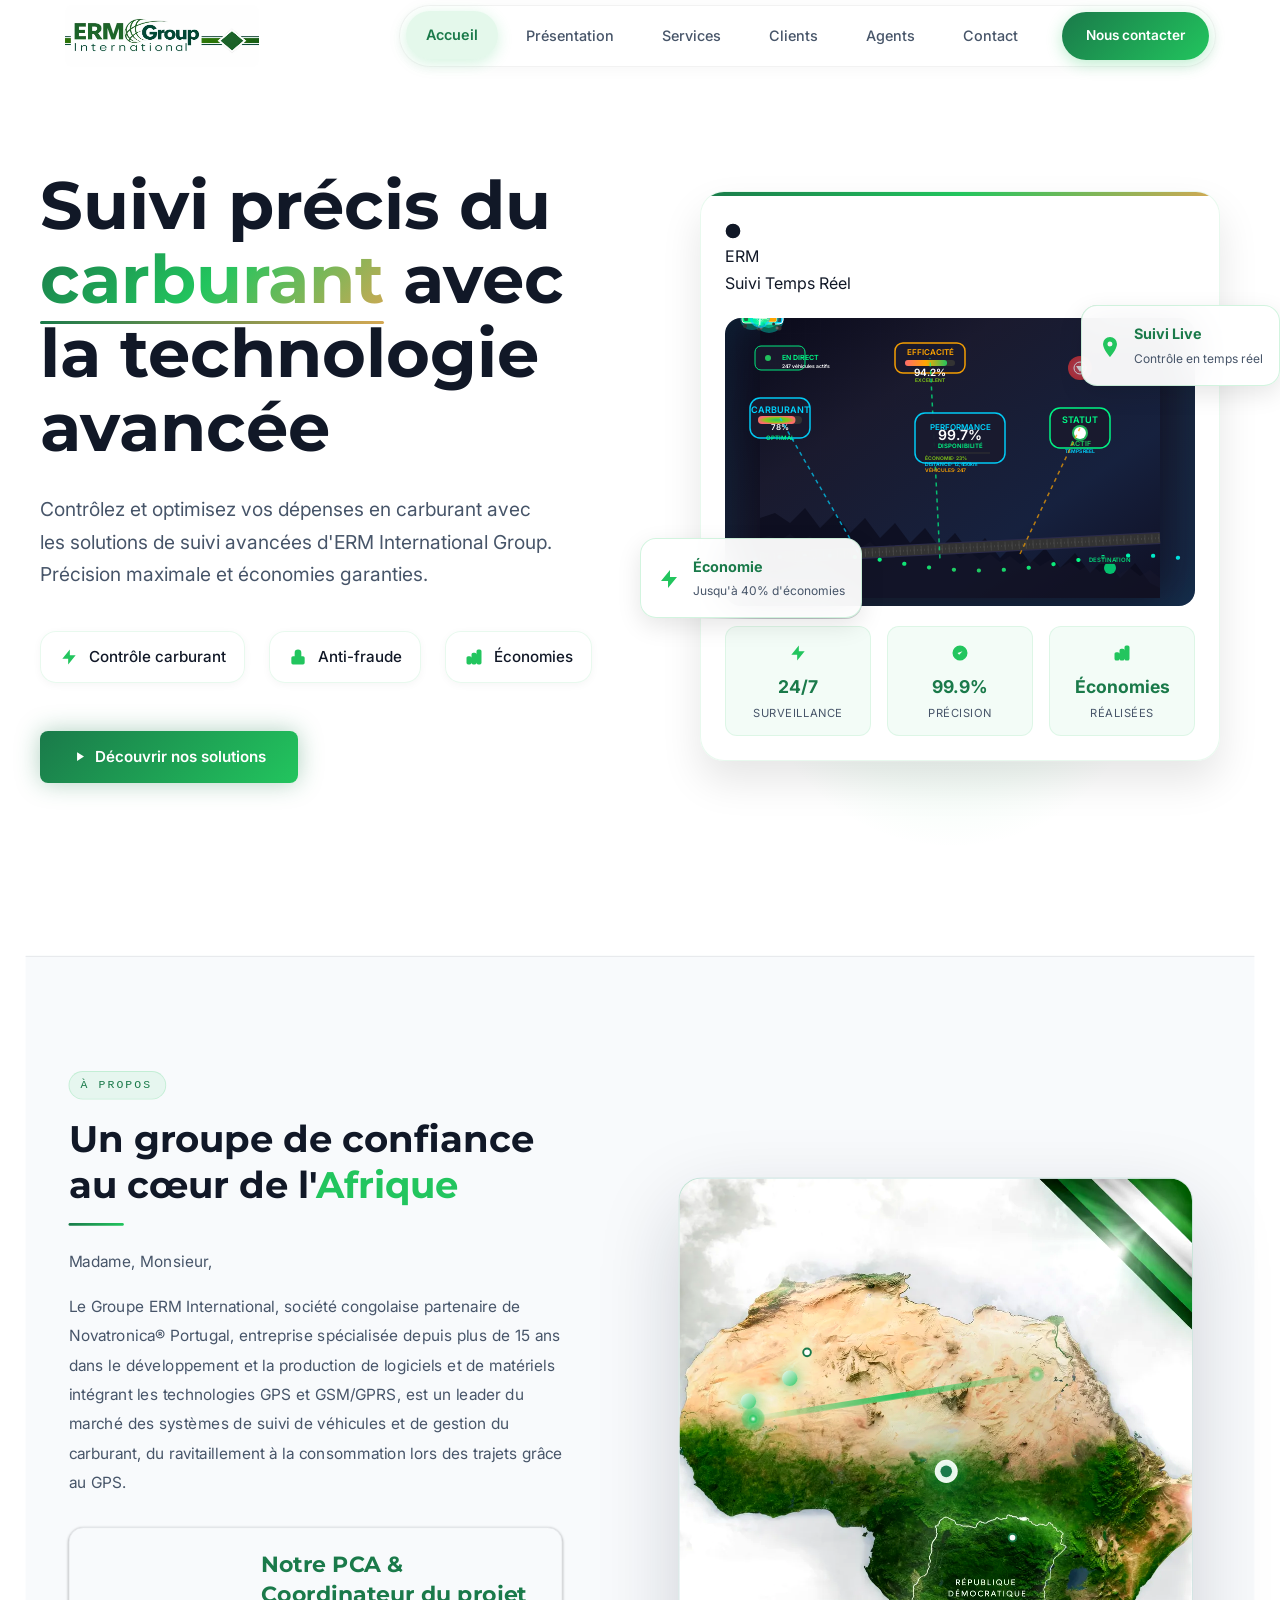
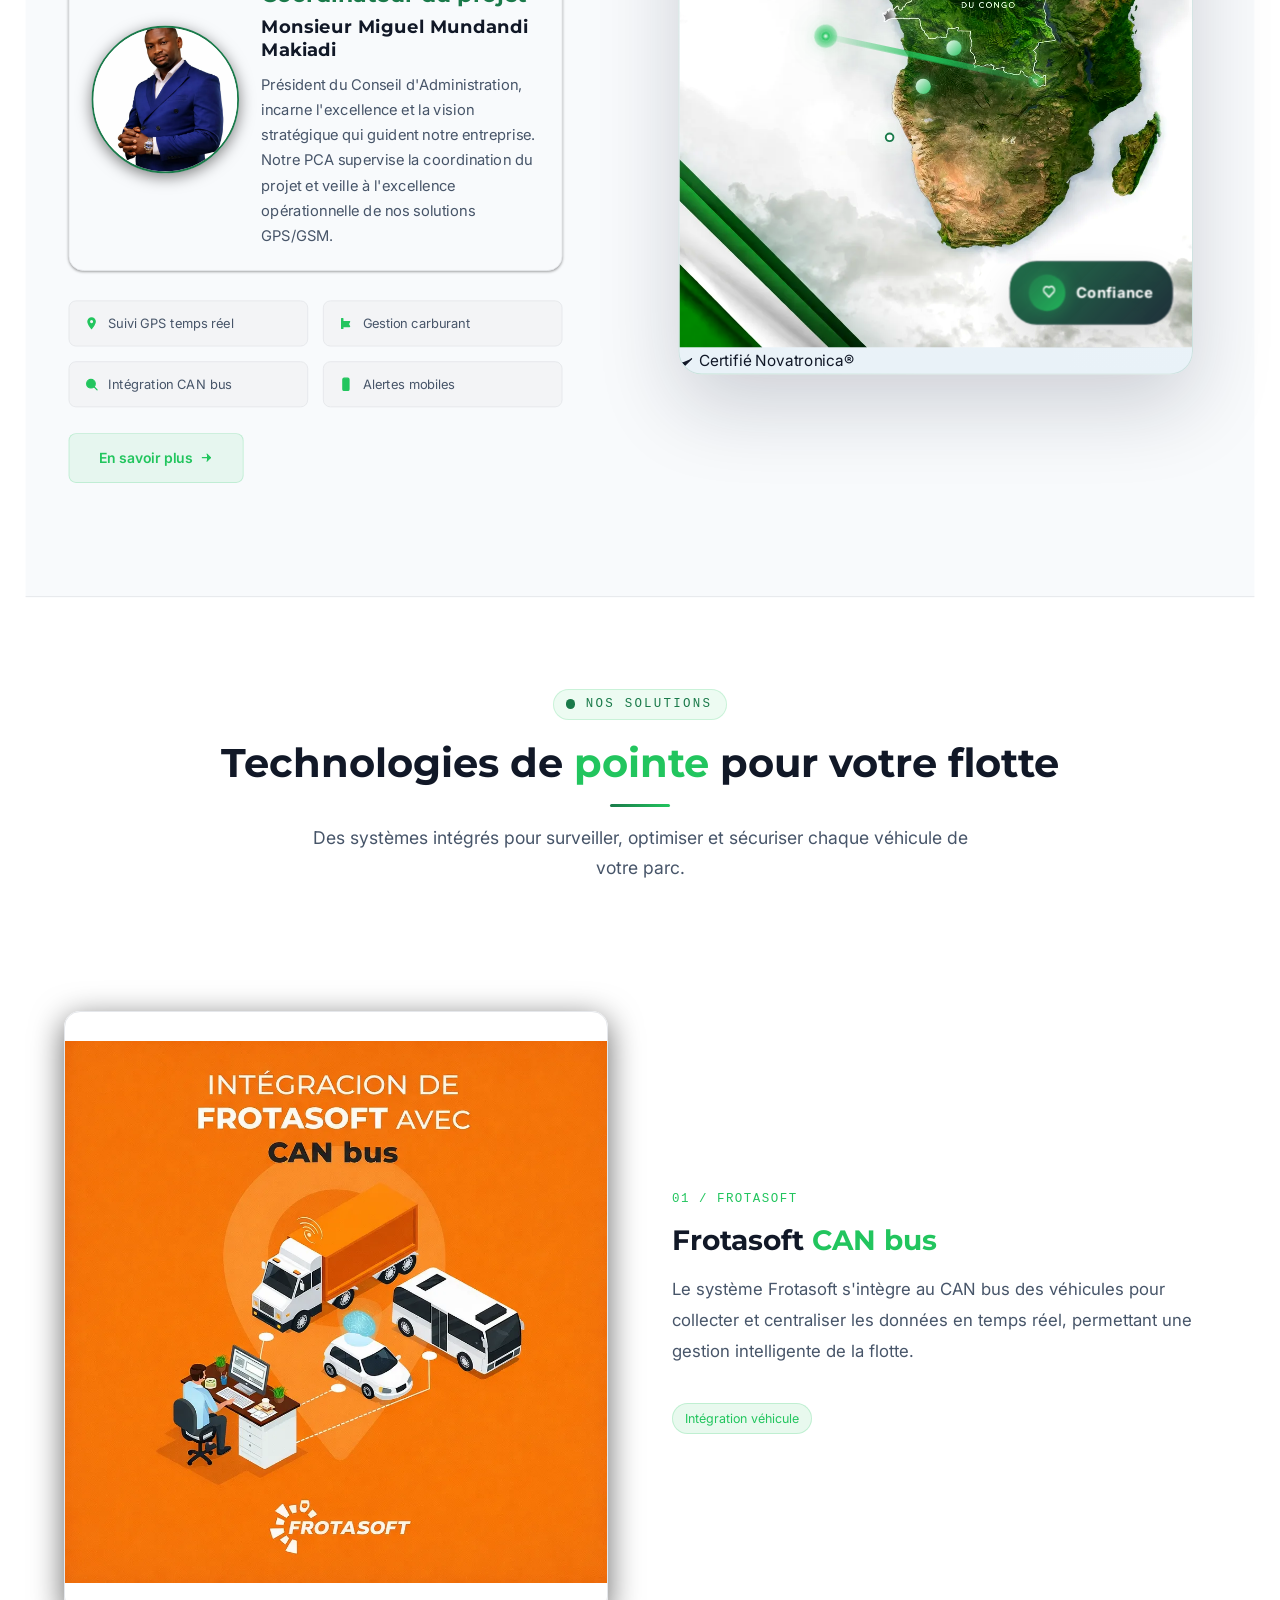
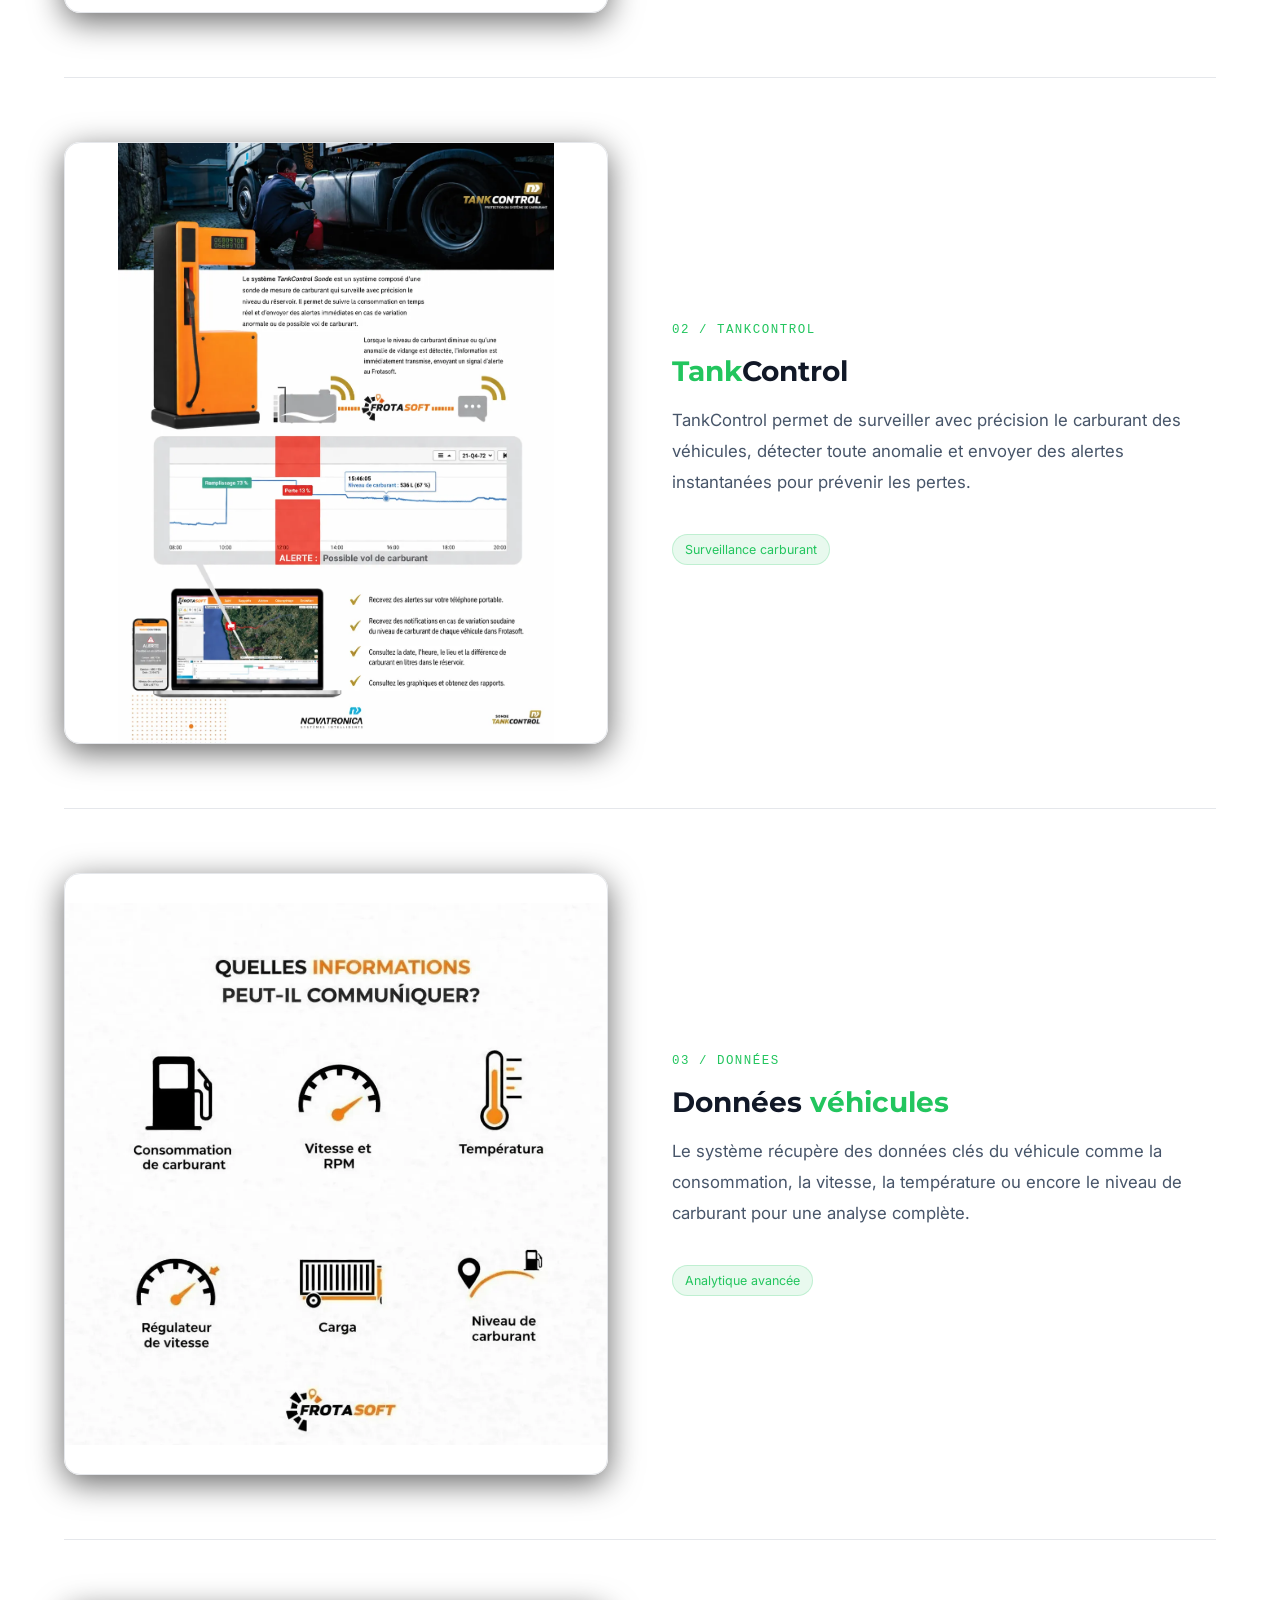
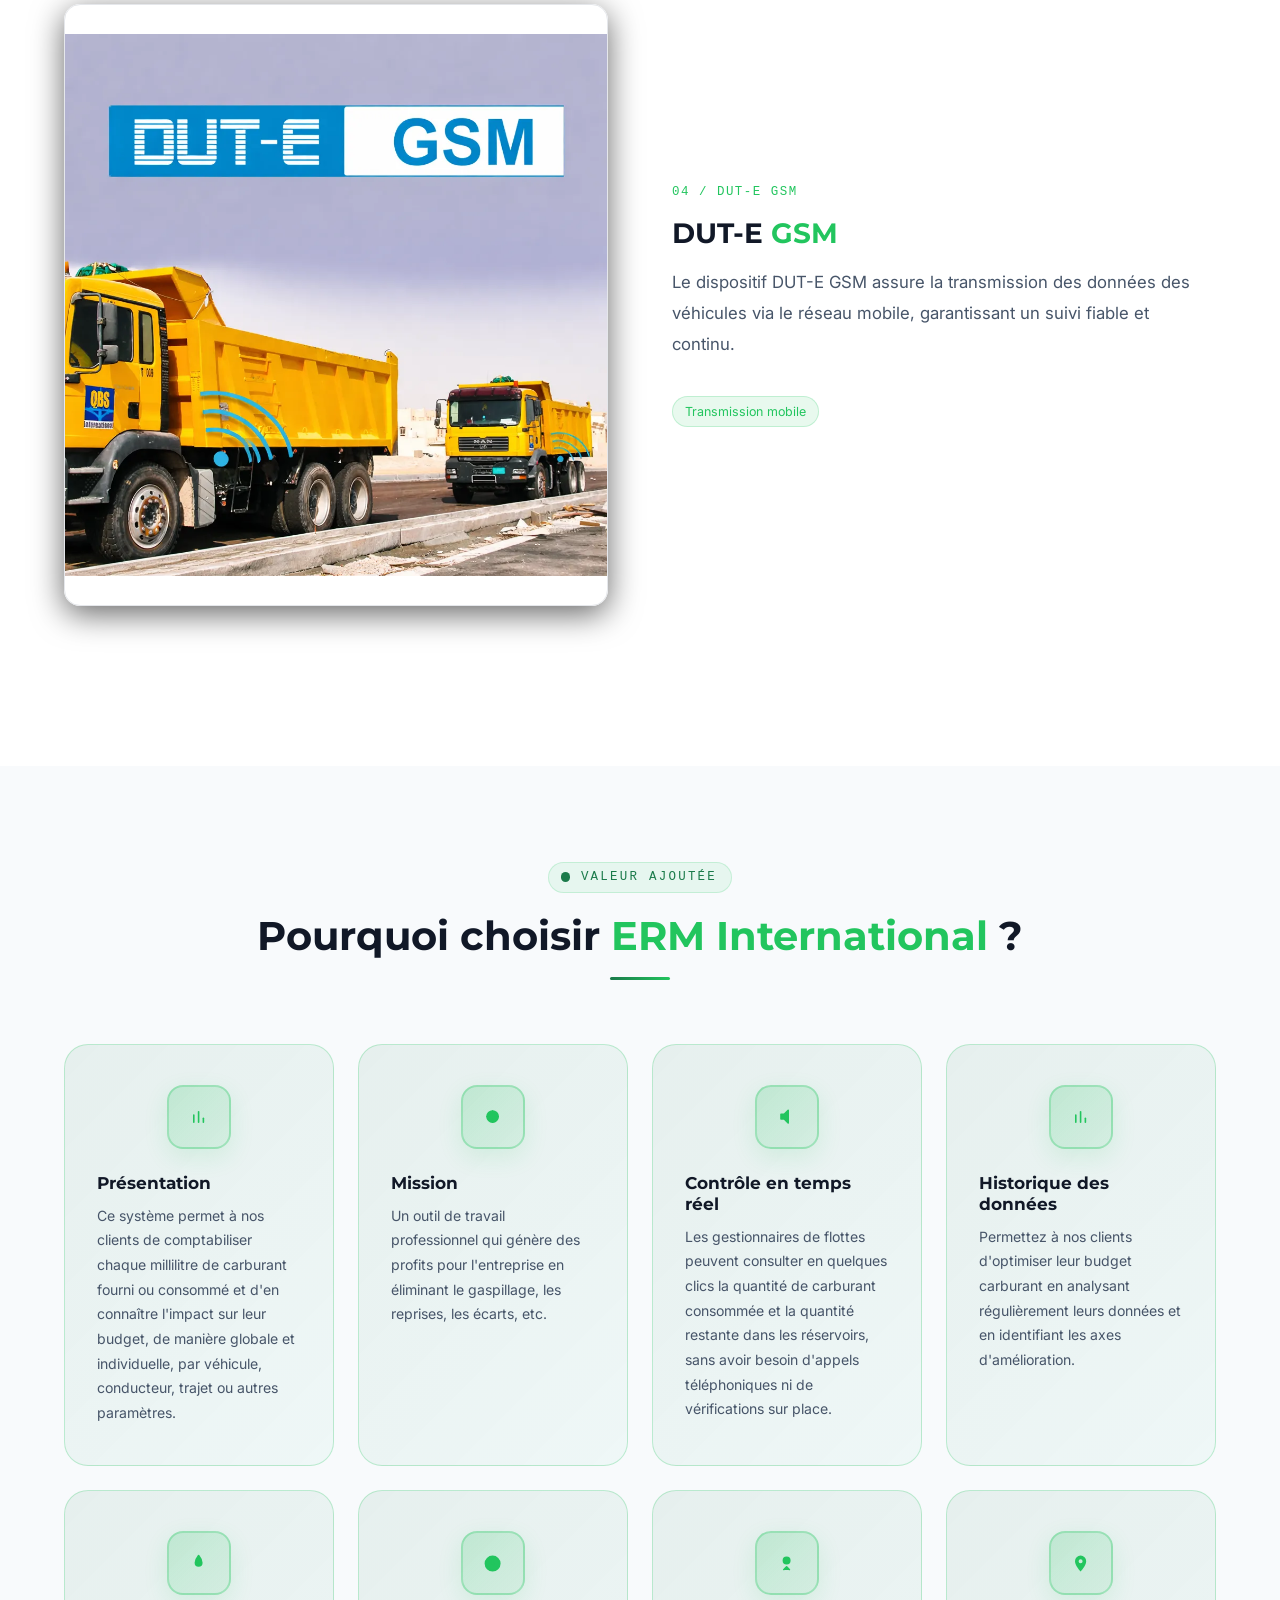
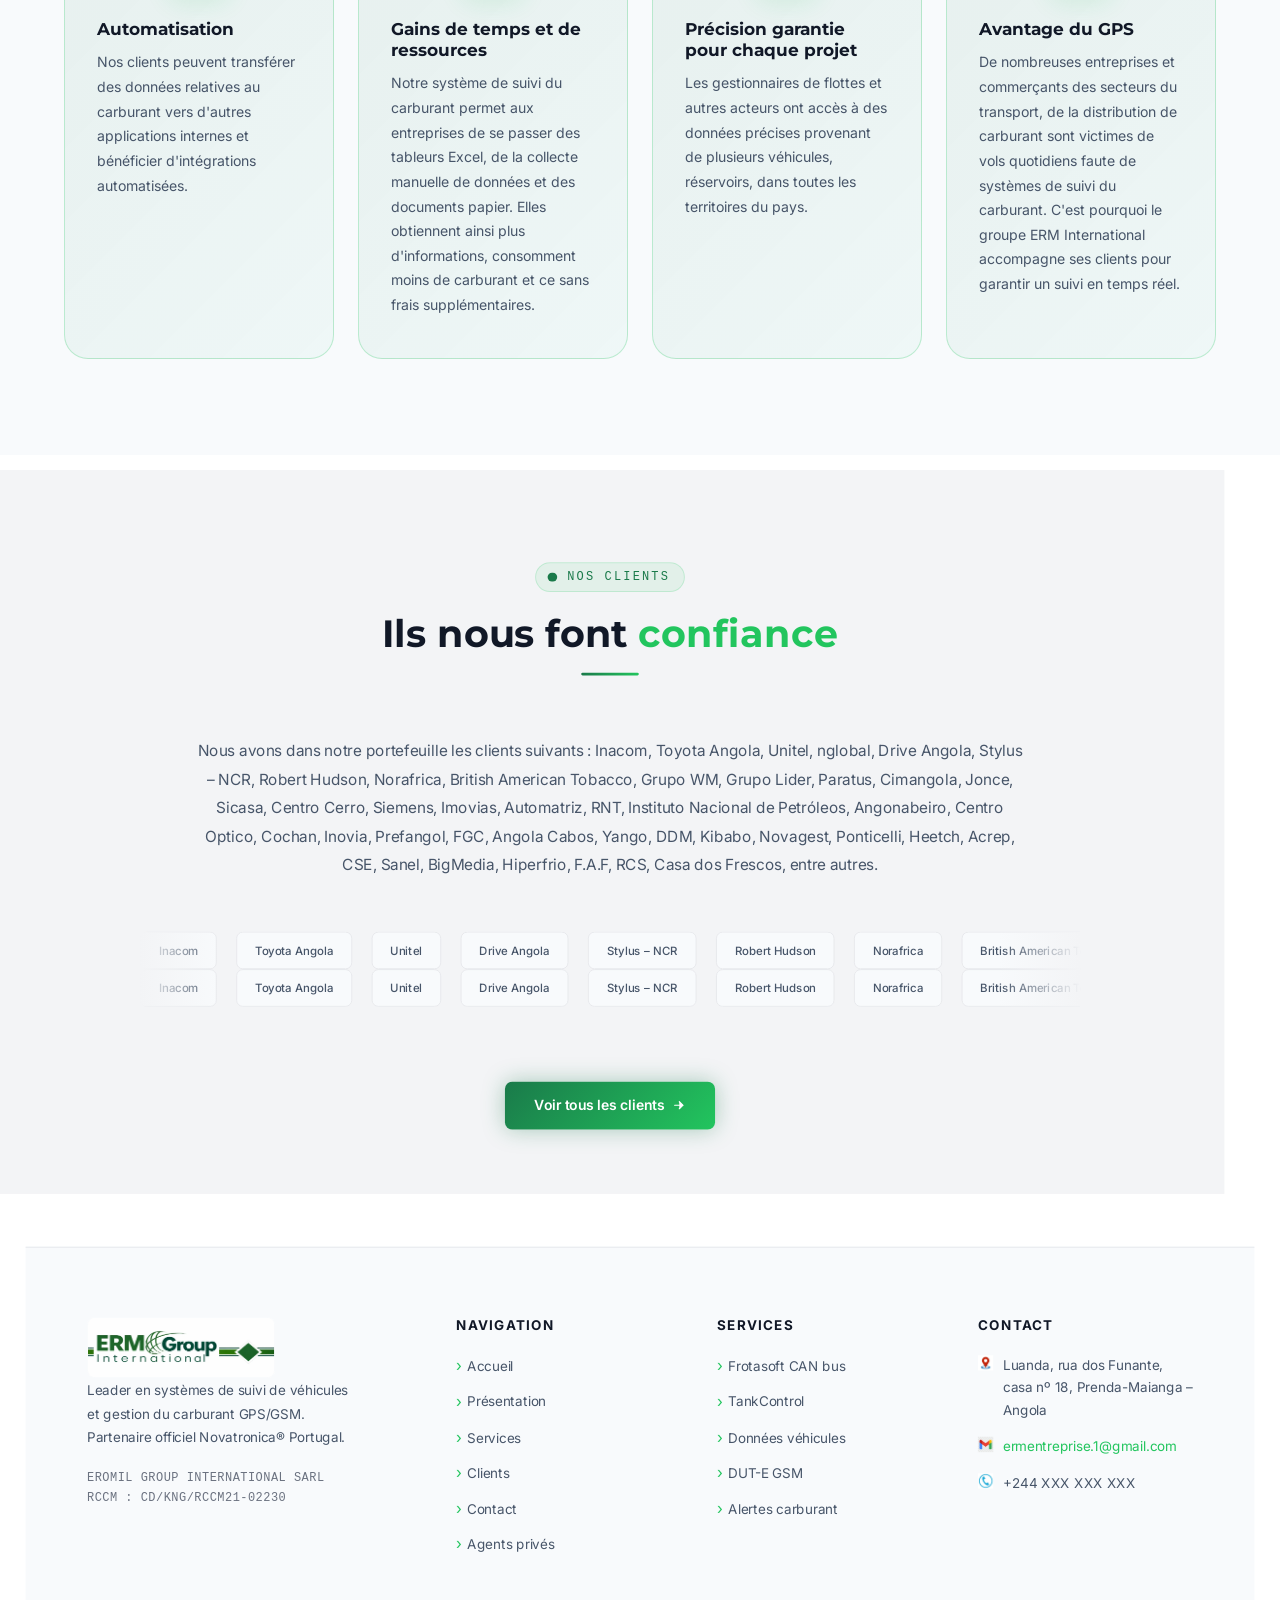
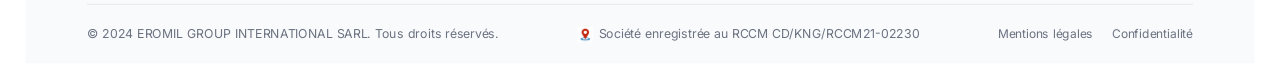
==== index.html @ cbed88af "Update index.html" ====
<!DOCTYPE html>
<html lang="fr">
<head>
  <meta charset="UTF-8">
  <meta name="viewport" content="width=device-width, initial-scale=1.0">
  <meta name="description" content="ERM International Group – Leader en gestion de flotte et suivi carburant GPS/GSM en Afrique. Partenaire Novatronica® Portugal.">
  <title>ERM International Group – Gestion de Flotte & Carburant GPS</title>
  <link rel="stylesheet" href="css/style.css">
</head>
<body>

  <!-- ════════════════════════════════════════════════════════
       HERO WITH INTEGRATED HEADER
  ════════════════════════════════════════════════════════════ -->
  <section class="hero">
    <div class="hero-grid"></div>
    <div class="hero-glow"></div>

    <!-- Integrated Header -->
    <header id="header" class="hero-header home-header">
      <div class="container header-inner">
        <a href="index.html" class="logo">
          <img src="images/logo.webp" alt="ERM International Group Logo">
        </a>
        <nav class="nav">
          <a href="index.html" class="active">Accueil</a>
          <a href="about.html">Présentation</a>
          <a href="services.html">Services</a>
          <a href="clients.html">Clients</a>
          <a href="agents.html">Agents</a>
          <a href="contact.html">Contact</a>
          <a href="contact.html" class="nav-cta">Nous contacter</a>
        </nav>
        <button class="hamburger" aria-label="Menu">
          <span></span><span></span><span></span>
        </button>
      </div>
    </header>

    <div class="container hero-inner">

      <!-- Texte gauche -->
      <div class="hero-content">
        <h1 class="hero-title animate-slide-top">
          Suivi précis du <em>carburant</em> avec la technologie avancée
        </h1>
        <p class="hero-subtitle animate-slide-bottom delay-200">
          Contrôlez et optimisez vos dépenses en carburant avec les solutions de suivi avancées d'ERM International Group. Précision maximale et économies garanties.
        </p>
        <div class="hero-features animate-fade-stagger delay-400">
          <div class="feature-item">
            <svg class="svg-icon" viewBox="0 0 24 24" aria-hidden="true"><path d="M13 10V3L4 14h7v7l9-11h-7z"/></svg>
            <span>Contrôle carburant</span>
          </div>
          <div class="feature-item">
            <svg class="svg-icon" viewBox="0 0 24 24" aria-hidden="true"><path d="M12 15v2m-6 4h12a2 2 0 002-2v-6a2 2 0 00-2-2H6a2 2 0 00-2 2v6a2 2 0 002 2zm10-10V7a4 4 0 00-8 0v4h8z"/></svg>
            <span>Anti-fraude</span>
          </div>
          <div class="feature-item">
            <svg class="svg-icon" viewBox="0 0 24 24" aria-hidden="true"><path d="M9 19v-6a2 2 0 00-2-2H5a2 2 0 00-2 2v6a2 2 0 002 2h2a2 2 0 002-2zm0 0V9a2 2 0 012-2h2a2 2 0 012 2v10m-6 0a2 2 0 002 2h2a2 2 0 002-2m0 0V5a2 2 0 012-2h2a2 2 0 012 2v14a2 2 0 01-2 2h-2a2 2 0 01-2-2z"/></svg>
            <span>Économies</span>
          </div>
        </div>
        <div class="hero-actions animate-scale-in delay-600">
          <a href="services.html" class="btn btn-primary">
            <svg class="svg-icon" viewBox="0 0 24 24" aria-hidden="true"><path d="M8 5v14l11-7z"/></svg> Découvrir nos solutions
          </a>
        </div>
      </div>

      <!-- Visuel droit -->
      <div class="hero-visual animate-slide-right delay-300">
        <div class="hero-dashboard">
          <div class="dashboard-header">
            <div class="dashboard-brand">
              <div class="brand-logo">
                <svg class="svg-icon" viewBox="0 0 24 24" fill="none" stroke="currentColor" stroke-width="2">
                  <circle cx="12" cy="12" r="10"/>
                  <path d="M12 6v6l4 2"/>
                </svg>
              </div>
              <div class="brand-text">
                <div class="brand-name">ERM</div>
                <div class="brand-tag">Suivi Temps Réel</div>
              </div>
            </div>
          </div>
          <div class="dashboard-map">
            <svg class="dashboard-svg" viewBox="0 0 400 280" xmlns="http://www.w3.org/2000/svg">
              <!-- Enhanced definitions with more gradients and effects -->
              <defs>
                <pattern id="grid" width="15" height="15" patternUnits="userSpaceOnUse">
                  <path d="M 15 0 L 0 0 0 15" fill="none" stroke="#2a2a4a" stroke-width="0.3" opacity="0.2"/>
                </pattern>
                <linearGradient id="skyGradient" x1="0%" y1="0%" x2="100%" y2="100%">
                  <stop offset="0%" style="stop-color:#0a0a1a;stop-opacity:1" />
                  <stop offset="30%" style="stop-color:#1a1a2e;stop-opacity:1" />
                  <stop offset="70%" style="stop-color:#16213e;stop-opacity:1" />
                  <stop offset="100%" style="stop-color:#0f0f23;stop-opacity:1" />
                </linearGradient>
                <linearGradient id="routeGradient" x1="0%" y1="0%" x2="100%" y2="0%">
                  <stop offset="0%" style="stop-color:#00d4ff" />
                  <stop offset="25%" style="stop-color:#00ff88" />
                  <stop offset="50%" style="stop-color:#22c55e" />
                  <stop offset="75%" style="stop-color:#00ff88" />
                  <stop offset="100%" style="stop-color:#00d4ff" />
                </linearGradient>
                <radialGradient id="vehicleGlow" cx="50%" cy="50%" r="60%">
                  <stop offset="0%" style="stop-color:#00d4ff" />
                  <stop offset="50%" style="stop-color:#00ff88" />
                  <stop offset="100%" style="stop-color:#00d4ff" />
                </radialGradient>
                <radialGradient id="fuelGradient" cx="50%" cy="50%" r="50%">
                  <stop offset="0%" style="stop-color:#22c55e" />
                  <stop offset="60%" style="stop-color:#84cc16" />
                  <stop offset="100%" style="stop-color:#ff6b6b" />
                </radialGradient>
                <radialGradient id="alertGradient" cx="50%" cy="50%" r="50%">
                  <stop offset="0%" style="stop-color:#ff6b6b" />
                  <stop offset="50%" style="stop-color:#ff4757" />
                  <stop offset="100%" style="stop-color:#ff3838" />
                </radialGradient>
                <linearGradient id="efficiencyGradient" x1="0%" y1="0%" x2="100%" y2="0%">
                  <stop offset="0%" style="stop-color:#ff6b6b" />
                  <stop offset="50%" style="stop-color:#ffa500" />
                  <stop offset="100%" style="stop-color:#22c55e" />
                </linearGradient>
              </defs>

              <!-- Enhanced background with multiple layers -->
              <rect width="400" height="280" fill="url(#skyGradient)"/>
              <rect width="400" height="280" fill="url(#grid)"/>

              <!-- Modern city skyline with more detail -->
              <path d="M0 200 L15 195 L30 205 L45 190 L60 210 L75 195 L90 215 L105 200 L120 220 L135 205 L150 225 L165 210 L180 230 L195 215 L210 235 L225 220 L240 240 L255 225 L270 245 L285 230 L300 250 L315 235 L330 255 L345 240 L360 260 L375 245 L390 265 L400 270 L400 280 L0 280 Z" fill="#0a0a1a" opacity="0.7"/>
              <path d="M0 220 L10 218 L20 222 L30 216 L40 224 L50 218 L60 226 L70 220 L80 228 L90 222 L100 230 L110 224 L120 232 L130 226 L140 234 L150 228 L160 236 L170 230 L180 238 L190 232 L200 240 L210 234 L220 242 L230 236 L240 244 L250 238 L260 246 L270 240 L280 248 L290 242 L300 250 L310 244 L320 252 L330 246 L340 254 L350 248 L360 256 L370 250 L380 258 L390 252 L400 260 L400 280 L0 280 Z" fill="#1a1a2e" opacity="0.4"/>

              <!-- Enhanced highway system with multiple lanes -->
              <path d="M0 240 L400 220" stroke="#2a2a4a" stroke-width="12" fill="none"/>
              <path d="M0 240 L400 220" stroke="#333" stroke-width="10" fill="none"/>
              <path d="M0 240 L400 220" stroke="#444" stroke-width="8" fill="none" stroke-dasharray="1,6"/>
              <path d="M0 240 L400 220" stroke="#555" stroke-width="2" fill="none" stroke-dasharray="0.5,3"/>

              <!-- Animated route with enhanced flow -->
              <path d="M-30 245 Q60 230 140 245 Q220 260 300 245 Q380 230 450 245" stroke="url(#routeGradient)" stroke-width="4" fill="none" stroke-linecap="round">
                <animate attributeName="stroke-dasharray" values="0,25;25,0" dur="1.5s" repeatCount="indefinite"/>
              </path>

              <!-- Enhanced vehicles with different types and better animations -->
              <!-- Truck -->
              <g transform="translate(100,238)">
                <circle cx="0" cy="0" r="15" fill="url(#vehicleGlow)" opacity="0.4"/>
                <rect x="-14" y="-6" width="28" height="12" rx="4" fill="#00d4ff" stroke="#fff" stroke-width="1"/>
                <rect x="-12" y="-4" width="6" height="8" rx="1" fill="#333" opacity="0.8"/>
                <rect x="6" y="-4" width="6" height="8" rx="1" fill="#333" opacity="0.8"/>
                <circle cx="-10" cy="10" r="2.5" fill="#333"/>
                <circle cx="10" cy="10" r="2.5" fill="#333"/>
                <circle cx="-8" cy="10" r="1.5" fill="#666"/>
                <circle cx="8" cy="10" r="1.5" fill="#666"/>
                <animateTransform attributeName="transform" type="translate" values="0,0; 12,0; 0,0" dur="8s" repeatCount="indefinite"/>
              </g>

              <!-- Van -->
              <g transform="translate(180,242)">
                <circle cx="0" cy="0" r="12" fill="url(#vehicleGlow)" opacity="0.3"/>
                <rect x="-10" y="-5" width="20" height="10" rx="3" fill="#00ff88" stroke="#fff" stroke-width="0.8"/>
                <circle cx="-7" cy="8" r="2" fill="#333"/>
                <circle cx="7" cy="8" r="2" fill="#333"/>
                <rect x="-8" y="-3" width="4" height="6" rx="1" fill="#333" opacity="0.7"/>
                <rect x="4" y="-3" width="4" height="6" rx="1" fill="#333" opacity="0.7"/>
                <animateTransform attributeName="transform" type="translate" values="0,0; -8,0; 0,0" dur="6s" repeatCount="indefinite"/>
              </g>

              <!-- Car -->
              <g transform="translate(260,236)">
                <circle cx="0" cy="0" r="10" fill="url(#vehicleGlow)" opacity="0.5"/>
                <rect x="-8" y="-4" width="16" height="8" rx="2" fill="#ffa500" stroke="#fff" stroke-width="0.5"/>
                <circle cx="-5" cy="6" r="1.5" fill="#333"/>
                <circle cx="5" cy="6" r="1.5" fill="#333"/>
                <animateTransform attributeName="transform" type="translate" values="0,0; 10,0; 0,0" dur="7s" repeatCount="indefinite"/>
              </g>

              <!-- GPS satellites with enhanced design -->
              <g transform="translate(40,40)">
                <circle cx="0" cy="0" r="10" fill="#00d4ff" opacity="0.9"/>
                <path d="M-6,-6 L6,6 M6,-6 L-6,6" stroke="#fff" stroke-width="1.5"/>
                <circle cx="0" cy="0" r="4" fill="none" stroke="#fff" stroke-width="1" opacity="0.7"/>
                <animate attributeName="opacity" values="0.9;0.5;0.9" dur="2.5s" repeatCount="indefinite"/>
                <animateTransform attributeName="transform" type="rotate" values="0 0 0;360 0 0" dur="20s" repeatCount="indefinite"/>
              </g>

              <g transform="translate(360,35)">
                <circle cx="0" cy="0" r="8" fill="#00ff88" opacity="0.8"/>
                <path d="M-5,-5 L5,5 M5,-5 L-5,5" stroke="#fff" stroke-width="1.2"/>
                <circle cx="0" cy="0" r="3" fill="none" stroke="#fff" stroke-width="0.8" opacity="0.6"/>
                <animate attributeName="opacity" values="0.8;0.4;0.8" dur="3s" repeatCount="indefinite"/>
                <animateTransform attributeName="transform" type="rotate" values="0 0 0;-360 0 0" dur="25s" repeatCount="indefinite"/>
              </g>

              <!-- Enhanced monitoring panels -->
              <g transform="translate(20,100)">
                <rect x="-30" y="-20" width="60" height="40" rx="10" fill="#1a1a2e" stroke="#00d4ff" stroke-width="1.5" opacity="0.95"/>
                <text x="0" y="-5" text-anchor="middle" fill="#00d4ff" font-size="9" font-weight="bold">CARBURANT</text>
                <rect x="-22" y="-2" width="44" height="8" rx="4" fill="#333"/>
                <rect x="-22" y="-2" width="35" height="8" rx="4" fill="url(#fuelGradient)">
                  <animate attributeName="width" values="35;40;35" dur="4s" repeatCount="indefinite"/>
                </rect>
                <text x="0" y="12" text-anchor="middle" fill="#fff" font-size="8" font-weight="bold">78%</text>
                <text x="0" y="22" text-anchor="middle" fill="#00ff88" font-size="6">OPTIMAL</text>
              </g>

              <g transform="translate(320,110)">
                <rect x="-30" y="-20" width="60" height="40" rx="10" fill="#1a1a2e" stroke="#00ff88" stroke-width="1.5" opacity="0.95"/>
                <text x="0" y="-5" text-anchor="middle" fill="#00ff88" font-size="9" font-weight="bold">STATUT</text>
                <circle cx="0" cy="5" r="8" fill="#22c55e" opacity="0.9"/>
                <circle cx="0" cy="5" r="4" fill="#fff">
                  <animate attributeName="r" values="4;6;4" dur="2s" repeatCount="indefinite"/>
                </circle>
                <text x="0" y="18" text-anchor="middle" fill="#22c55e" font-size="7" font-weight="bold">ACTIF</text>
                <text x="0" y="25" text-anchor="middle" fill="#00d4ff" font-size="5">TEMPS RÉEL</text>
              </g>

              <!-- Efficiency meter -->
              <g transform="translate(170,40)">
                <rect x="-35" y="-15" width="70" height="30" rx="8" fill="#1a1a2e" stroke="#ffa500" stroke-width="1.5" opacity="0.95"/>
                <text x="0" y="-3" text-anchor="middle" fill="#ffa500" font-size="8" font-weight="bold">EFFICACITÉ</text>
                <rect x="-25" y="2" width="50" height="6" rx="3" fill="#333"/>
                <rect x="-25" y="2" width="42" height="6" rx="3" fill="url(#efficiencyGradient)">
                  <animate attributeName="width" values="42;48;42" dur="3s" repeatCount="indefinite"/>
                </rect>
                <text x="0" y="18" text-anchor="middle" fill="#fff" font-size="10" font-weight="bold">94.2%</text>
                <text x="0" y="24" text-anchor="middle" fill="#84cc16" font-size="5">EXCELLENT</text>
              </g>

              <!-- Alert system -->
              <g transform="translate(320,50)">
                <circle cx="0" cy="0" r="12" fill="url(#alertGradient)" opacity="0.8"/>
                <path d="M-4,-2 L4,-2 L0,4 Z" fill="#fff"/>
                <circle cx="0" cy="0" r="6" fill="none" stroke="#fff" stroke-width="1"/>
                <animate attributeName="opacity" values="0.8;0.3;0.8" dur="1s" repeatCount="indefinite"/>
              </g>

              <!-- Enhanced data streams -->
              <path d="M100 238 L20 100" stroke="#00d4ff" stroke-width="1.5" opacity="0.7" stroke-dasharray="4,4">
                <animate attributeName="stroke-dashoffset" values="8;0" dur="2s" repeatCount="indefinite"/>
              </path>

              <path d="M180 242 L170 40" stroke="#00ff88" stroke-width="1.5" opacity="0.7" stroke-dasharray="4,4">
                <animate attributeName="stroke-dashoffset" values="8;0" dur="2.5s" repeatCount="indefinite"/>
              </path>

              <path d="M260 236 L320 110" stroke="#ffa500" stroke-width="1.5" opacity="0.7" stroke-dasharray="4,4">
                <animate attributeName="stroke-dashoffset" values="8;0" dur="3s" repeatCount="indefinite"/>
              </path>

              <!-- Route markers with enhanced design -->
              <g transform="translate(50,250)">
                <circle cx="0" cy="0" r="6" fill="#00d4ff" opacity="0.9"/>
                <rect x="-8" y="-12" width="16" height="8" rx="2" fill="#1a1a2e" opacity="0.9"/>
                <text x="0" y="-6" text-anchor="middle" fill="#00d4ff" font-size="6" font-weight="bold">DÉPÔT</text>
                <animate attributeName="opacity" values="0.9;0.6;0.9" dur="3s" repeatCount="indefinite"/>
              </g>

              <g transform="translate(350,250)">
                <circle cx="0" cy="0" r="6" fill="#00ff88" opacity="0.9"/>
                <rect x="-12" y="-12" width="24" height="8" rx="2" fill="#1a1a2e" opacity="0.9"/>
                <text x="0" y="-6" text-anchor="middle" fill="#00ff88" font-size="6" font-weight="bold">DESTINATION</text>
                <animate attributeName="opacity" values="0.9;0.6;0.9" dur="3.5s" repeatCount="indefinite"/>
              </g>

              <!-- Performance metrics overlay -->
              <g transform="translate(200,120)">
                <rect x="-45" y="-25" width="90" height="50" rx="10" fill="#1a1a2e" stroke="#00d4ff" stroke-width="1.5" opacity="0.95"/>
                <text x="0" y="-8" text-anchor="middle" fill="#00d4ff" font-size="8" font-weight="bold">PERFORMANCE</text>
                <text x="0" y="2" text-anchor="middle" fill="#fff" font-size="14" font-weight="bold">99.7%</text>
                <text x="0" y="10" text-anchor="middle" fill="#00ff88" font-size="6">DISPONIBILITÉ</text>
                <line x1="-30" y1="15" x2="30" y2="15" stroke="#333" stroke-width="1"/>
                <text x="-35" y="22" text-anchor="start" fill="#84cc16" font-size="5">ÉCONOMIE: 23%</text>
                <text x="-35" y="28" text-anchor="start" fill="#00d4ff" font-size="5">DISTANCE: 12,450km</text>
                <text x="-35" y="34" text-anchor="start" fill="#ffa500" font-size="5">VÉHICULES: 247</text>
              </g>

              <!-- Real-time activity indicator -->
              <g transform="translate(20,40)">
                <rect x="-25" y="-12" width="50" height="24" rx="6" fill="#1a1a2e" stroke="#00ff88" stroke-width="1" opacity="0.9"/>
                <circle cx="-12" cy="0" r="3" fill="#22c55e">
                  <animate attributeName="opacity" values="1;0.3;1" dur="1s" repeatCount="indefinite"/>
                </circle>
                <text x="2" y="2" text-anchor="start" fill="#00ff88" font-size="7" font-weight="bold">EN DIRECT</text>
                <text x="2" y="10" text-anchor="start" fill="#fff" font-size="5">247 véhicules actifs</text>
              </g>
            </svg>
          </div>
          <div class="dashboard-stats">
            <div class="stat-card">
              <div class="stat-icon">
                <svg class="svg-icon" viewBox="0 0 24 24"><path d="M13 10V3L4 14h7v7l9-11h-7z"/></svg>
              </div>
              <div class="stat-value">24/7</div>
              <div class="stat-label">Surveillance</div>
            </div>
            <div class="stat-card">
              <div class="stat-icon">
                <svg class="svg-icon" viewBox="0 0 24 24"><path d="M9 12l2 2 4-4m6 2a9 9 0 11-18 0 9 9 0 0118 0z"/></svg>
              </div>
              <div class="stat-value">99.9%</div>
              <div class="stat-label">Précision</div>
            </div>
            <div class="stat-card">
              <div class="stat-icon">
                <svg class="svg-icon" viewBox="0 0 24 24"><path d="M9 19v-6a2 2 0 00-2-2H5a2 2 0 00-2 2v6a2 2 0 002 2h2a2 2 0 002-2zm0 0V9a2 2 0 012-2h2a2 2 0 012 2v10m-6 0a2 2 0 002 2h2a2 2 0 002-2m0 0V5a2 2 0 012-2h2a2 2 0 012 2v14a2 2 0 01-2 2h-2a2 2 0 01-2-2z"/></svg>
              </div>
              <div class="stat-value">Économies</div>
              <div class="stat-label">Réalisées</div>
            </div>
          </div>
        </div>
        <div class="hero-floating-elements">
          <div class="floating-card card-1">
            <div class="card-icon">
              <svg class="svg-icon" viewBox="0 0 24 24"><path d="M12 2a7 7 0 0 0-7 7c0 5.25 7 13 7 13s7-7.75 7-13a7 7 0 0 0-7-7zm0 9.5a2.5 2.5 0 1 1 0-5 2.5 2.5 0 0 1 0 5z"/></svg>
            </div>
            <div class="card-content">
              <div class="card-value">Suivi Live</div>
              <div class="card-label">Contrôle en temps réel</div>
            </div>
          </div>
          <div class="floating-card card-2">
            <div class="card-icon">
              <svg class="svg-icon" viewBox="0 0 24 24"><path d="M13 10V3L4 14h7v7l9-11h-7z"/></svg>
            </div>
            <div class="card-content">
              <div class="card-value">Économie</div>
              <div class="card-label">Jusqu'à 40% d'économies</div>
            </div>
          </div>
        </div>
      </div>

    </div>
  </section>

  <!-- ════════════════════════════════════════════════════════
       PRÉSENTATION RAPIDE
  ════════════════════════════════════════════════════════════ -->
  <section class="about-section section scroll-reveal-bottom">
    <div class="container">
      <div class="about-grid">

        <div class="about-content scroll-reveal-left">
          <span class="section-label">À propos</span>
          <h2 class="section-title">
            Un groupe de confiance au cœur de l'<span class="green">Afrique</span>
          </h2>
          <div class="divider divider-left"></div>
          <p style="margin-top:24px; font-size:1.05rem; line-height:1.9;">
            Madame, Monsieur,
          </p>
          <p style="font-size:1.05rem; line-height:1.9;">
            Le Groupe ERM International, société congolaise partenaire de Novatronica® Portugal,
            entreprise spécialisée depuis plus de 15 ans dans le développement et la production
            de logiciels et de matériels intégrant les technologies GPS et GSM/GPRS, est un leader
            du marché des systèmes de suivi de véhicules et de gestion du carburant, du ravitaillement
            à la consommation lors des trajets grâce au GPS.
          </p>

          <!-- Section Leadership -->
          <div class="leadership-section">
            <div class="leadership-image">
              <img src="images/pca.webp" alt="Monsieur Miguel Mundandi Makiadi - Président du Conseil d'Administration" class="leadership-photo">
            </div>
            <div class="leadership-content">
              <h2>Notre PCA & Coordinateur du projet</h2>
              <h3>Monsieur Miguel Mundandi Makiadi</h3>
              <p>
                Président du Conseil d'Administration, incarne l'excellence et la vision stratégique
                qui guident notre entreprise. Notre PCA supervise la coordination du projet et veille
                à l'excellence opérationnelle de nos solutions GPS/GSM.
              </p>
            </div>
          </div>

          <div class="about-features">
            <div class="feature-chip"><span class="icon"><svg class="svg-icon" viewBox="0 0 24 24" aria-hidden="true"><path d="M12 2a7 7 0 0 0-7 7c0 5.25 7 13 7 13s7-7.75 7-13a7 7 0 0 0-7-7zm0 9.5a2.5 2.5 0 1 1 0-5 2.5 2.5 0 0 1 0 5z"/></svg></span> Suivi GPS temps réel</div>
            <div class="feature-chip"><span class="icon"><svg class="svg-icon" viewBox="0 0 24 24" aria-hidden="true" fill="none" stroke="currentColor" stroke-width="2" stroke-linecap="round" stroke-linejoin="round"><path d="M5 4v16h2V9h11l-2 4 2 4H7V4H5z"/></svg></span> Gestion carburant</div>
            <div class="feature-chip"><span class="icon"><svg class="svg-icon" viewBox="0 0 24 24" aria-hidden="true" fill="none" stroke="currentColor" stroke-width="2" stroke-linecap="round"><circle cx="11" cy="11" r="7"/><path d="M16 16l5 5"/></svg></span> Intégration CAN bus</div>
            <div class="feature-chip"><span class="icon"><svg class="svg-icon" viewBox="0 0 24 24" aria-hidden="true" fill="none" stroke="currentColor" stroke-width="2" stroke-linecap="round" stroke-linejoin="round"><rect x="7" y="2" width="10" height="20" rx="2"/><path d="M12 18h.01"/></svg></span> Alertes mobiles</div>
          </div>
          <a href="about.html" class="btn btn-ghost" style="margin-top:28px;">
            En savoir plus <svg class="svg-icon" viewBox="0 0 24 24" aria-hidden="true" fill="none" stroke="currentColor" stroke-width="2" stroke-linecap="round" stroke-linejoin="round"><path d="M5 12h14"/><path d="M13 6l6 6-6 6"/></svg>
          </a>
        </div>

        <div class="about-img-wrap reveal scroll-reveal-right">
          <div class="about-map-card">
            <img src="images/afrique.webp" alt="Carte de l'Afrique avec le Congo au centre" class="about-map-image">
            <div class="map-overlay" aria-hidden="true">
              <div class="map-glow"></div>
              <div class="map-pin"></div>
              <div class="traffic-path traffic-path-1"><span class="traffic-pulse pulse-1"></span></div>
              <div class="traffic-path traffic-path-2"><span class="traffic-pulse pulse-2"></span></div>
              <div class="traffic-flow traffic-flow-1"></div>
              <div class="traffic-flow traffic-flow-2"></div>
              <div class="traffic-flow traffic-flow-3"></div>
              <div class="traffic-flow traffic-flow-4"></div>
              <div class="traffic-node traffic-node-1"></div>
              <div class="traffic-node traffic-node-2"></div>
              <div class="traffic-node traffic-node-3"></div>
            </div>
            <div class="trust-badge-card">
              <div class="trust-icon">
                <svg viewBox="0 0 24 24" aria-hidden="true" fill="none" stroke="currentColor" stroke-width="2" stroke-linecap="round" stroke-linejoin="round"><path d="M20.8 4.6c-1.5-1.7-4-1.8-5.7-.3l-.5.5-.5-.5c-1.7-1.5-4.2-1.4-5.7.3-1.8 2-1.6 5.3.4 7.2l5.8 6 5.8-6c2-1.9 2.2-5.2.4-7.2z"/></svg>
              </div>
              <div class="trust-text">Confiance</div>
            </div>
          </div>
          <div class="about-badge"><svg class="svg-icon" viewBox="0 0 24 24" aria-hidden="true" fill="none" stroke="currentColor" stroke-width="2" stroke-linecap="round" stroke-linejoin="round"><path d="M5 13l4 4L19 7"/></svg> Certifié Novatronica®</div>
        </div>

      </div>
    </div>
  </section>

  <!-- ════════════════════════════════════════════════════════
       SERVICES – 4 IMAGES ZIG-ZAG
  ════════════════════════════════════════════════════════════ -->
  <section class="services-section section scroll-reveal-top">
    <div class="container">
      <div class="section-header scroll-reveal-top">
        <span class="section-label">Nos solutions</span>
        <h2 class="section-title">Technologies de <span class="green">pointe</span> pour votre flotte</h2>
        <div class="divider"></div>
        <p class="section-intro scroll-reveal-fade delay-200">
          Des systèmes intégrés pour surveiller, optimiser et sécuriser chaque véhicule de votre parc.
        </p>
      </div>

      <!-- SERVICE 1 – image gauche, texte droite -->
      <div class="service-item scroll-reveal-left">
        <div class="service-img-wrap">
          <img src="images/imgscetion2.webp" alt="Frotasoft CAN bus">
        </div>
        <div class="service-content">
          <div class="service-num">01 / Frotasoft</div>
          <h3>Frotasoft <span class="green">CAN bus</span></h3>
          <p>
            Le système Frotasoft s'intègre au CAN bus des véhicules pour collecter et
            centraliser les données en temps réel, permettant une gestion intelligente
            de la flotte.
          </p>
          <span class="service-tag">Intégration véhicule</span>
        </div>
      </div>

      <!-- SERVICE 2 – image droite, texte gauche -->
      <div class="service-item reverse scroll-reveal-right">
        <div class="service-content">
          <div class="service-num">02 / TankControl</div>
          <h3><span class="green">Tank</span>Control</h3>
          <p>
            TankControl permet de surveiller avec précision le carburant des véhicules,
            détecter toute anomalie et envoyer des alertes instantanées pour prévenir
            les pertes.
          </p>
          <span class="service-tag">Surveillance carburant</span>
        </div>
        <div class="service-img-wrap">
          <img src="images/imgscetion1.webp" alt="TankControl – Surveillance carburant">
        </div>
      </div>

      <!-- SERVICE 3 – image gauche, texte droite -->
      <div class="service-item scroll-reveal-left">
        <div class="service-img-wrap">
          <img src="images/imgscetion4.webp" alt="Données véhicules">
        </div>
        <div class="service-content">
          <div class="service-num">03 / Données</div>
          <h3>Données <span class="green">véhicules</span></h3>
          <p>
            Le système récupère des données clés du véhicule comme la consommation,
            la vitesse, la température ou encore le niveau de carburant pour une
            analyse complète.
          </p>
          <span class="service-tag">Analytique avancée</span>
        </div>
      </div>

      <!-- SERVICE 4 – image droite, texte gauche -->
      <div class="service-item reverse scroll-reveal-right">
        <div class="service-content">
          <div class="service-num">04 / DUT-E GSM</div>
          <h3>DUT-E <span class="green">GSM</span></h3>
          <p>
            Le dispositif DUT-E GSM assure la transmission des données des véhicules
            via le réseau mobile, garantissant un suivi fiable et continu.
          </p>
          <span class="service-tag">Transmission mobile</span>
        </div>
        <div class="service-img-wrap">
          <img src="images/imgscetion3.webp" alt="DUT-E GSM">
        </div>
      </div>

    </div>
  </section>

  <!-- ════════════════════════════════════════════════════════
       AVANTAGES / VALEUR – 8 CARDS
  ════════════════════════════════════════════════════════════ -->
  <section class="advantages-section section scroll-reveal-fade">
    <div class="container">
      <div class="section-header scroll-reveal-top">
        <span class="section-label">Valeur ajoutée</span>
        <h2 class="section-title">Pourquoi choisir <span class="green">ERM International</span> ?</h2>
        <div class="divider"></div>
      </div>

      <div class="advantages-grid scroll-reveal-fade">

        <div class="adv-card scroll-reveal-left delay-100">
          <div class="adv-icon"><svg class="svg-icon" viewBox="0 0 24 24" aria-hidden="true" fill="none" stroke="currentColor" stroke-width="2" stroke-linecap="round"><path d="M6 19V10"/><path d="M12 19V6"/><path d="M18 19V14"/></svg></div>
          <h4>Présentation</h4>
          <p>Ce système permet à nos clients de comptabiliser chaque millilitre de carburant fourni ou consommé et d'en connaître l'impact sur leur budget, de manière globale et individuelle, par véhicule, conducteur, trajet ou autres paramètres.</p>
        </div>

        <div class="adv-card scroll-reveal-right delay-200">
          <div class="adv-icon"><svg class="svg-icon" viewBox="0 0 24 24" aria-hidden="true" fill="none" stroke="currentColor" stroke-width="2" stroke-linecap="round" stroke-linejoin="round"><circle cx="12" cy="12" r="7"/><circle cx="12" cy="12" r="3"/><path d="M12 5v2M12 17v2M5 12h2M17 12h2"/></svg></div>
          <h4>Mission</h4>
          <p>Un outil de travail professionnel qui génère des profits pour l'entreprise en éliminant le gaspillage, les reprises, les écarts, etc.</p>
        </div>

        <div class="adv-card scroll-reveal-left delay-300">
          <div class="adv-icon"><svg class="svg-icon" viewBox="0 0 24 24" aria-hidden="true" fill="none" stroke="currentColor" stroke-width="2" stroke-linecap="round" stroke-linejoin="round"><path d="M5 9v6h4l5 5V4L9 9H5z"/></svg></div>
          <h4>Contrôle en temps réel</h4>
          <p>Les gestionnaires de flottes peuvent consulter en quelques clics la quantité de carburant consommée et la quantité restante dans les réservoirs, sans avoir besoin d'appels téléphoniques ni de vérifications sur place.</p>
        </div>

        <div class="adv-card scroll-reveal-right delay-400">
          <div class="adv-icon"><svg class="svg-icon" viewBox="0 0 24 24" aria-hidden="true" fill="none" stroke="currentColor" stroke-width="2" stroke-linecap="round"><path d="M6 19V10"/><path d="M12 19V6"/><path d="M18 19V14"/></svg></div>
          <h4>Historique des données</h4>
          <p>Permettez à nos clients d'optimiser leur budget carburant en analysant régulièrement leurs données et en identifiant les axes d'amélioration.</p>
        </div>

        <div class="adv-card scroll-reveal-left delay-500">
          <div class="adv-icon"><svg class="svg-icon" viewBox="0 0 24 24" aria-hidden="true" fill="none" stroke="currentColor" stroke-width="2" stroke-linecap="round" stroke-linejoin="round"><path d="M12 2s-4 5-4 9a4 4 0 0 0 8 0c0-4-4-9-4-9z"/><path d="M12 12s-1.5-2.5-1.5-4.5A1.5 1.5 0 0 1 12 6s1.5 2.5 1.5 4.5A1.5 1.5 0 0 1 12 12z"/></svg></div>
          <h4>Automatisation</h4>
          <p>Nos clients peuvent transférer des données relatives au carburant vers d'autres applications internes et bénéficier d'intégrations automatisées.</p>
        </div>

        <div class="adv-card scroll-reveal-right delay-600">
          <div class="adv-icon"><svg class="svg-icon" viewBox="0 0 24 24" aria-hidden="true" fill="none" stroke="currentColor" stroke-width="2" stroke-linecap="round" stroke-linejoin="round"><circle cx="12" cy="12" r="9"/><path d="M12 7v5l3 3"/></svg></div>
          <h4>Gains de temps et de ressources</h4>
          <p>Notre système de suivi du carburant permet aux entreprises de se passer des tableurs Excel, de la collecte manuelle de données et des documents papier. Elles obtiennent ainsi plus d'informations, consomment moins de carburant et ce sans frais supplémentaires.</p>
        </div>

        <div class="adv-card scroll-reveal-left delay-700">
          <div class="adv-icon"><svg class="svg-icon" viewBox="0 0 24 24" aria-hidden="true" fill="none" stroke="currentColor" stroke-width="2" stroke-linejoin="round"><circle cx="12" cy="8" r="4"/><path d="M8 20l4-4 4 4"/></svg></div>
          <h4>Précision garantie pour chaque projet</h4>
          <p>Les gestionnaires de flottes et autres acteurs ont accès à des données précises provenant de plusieurs véhicules, réservoirs, dans toutes les territoires du pays.</p>
        </div>

        <div class="adv-card scroll-reveal-bottom delay-800">
          <div class="adv-icon"><svg class="svg-icon" viewBox="0 0 24 24" aria-hidden="true"><path d="M12 2a7 7 0 0 0-7 7c0 5.25 7 13 7 13s7-7.75 7-13a7 7 0 0 0-7-7zm0 9.5a2.5 2.5 0 1 1 0-5 2.5 2.5 0 0 1 0 5z"/></svg></div>
          <h4>Avantage du GPS</h4>
          <p>De nombreuses entreprises et commerçants des secteurs du transport, de la distribution de carburant sont victimes de vols quotidiens faute de systèmes de suivi du carburant. C'est pourquoi le groupe ERM International accompagne ses clients pour garantir un suivi en temps réel.</p>
        </div>

      </div>
    </div>
  </section>

  <!-- ════════════════════════════════════════════════════════
       CLIENTS – APERÇU
  ════════════════════════════════════════════════════════════ -->
  <section class="clients-preview-section section scroll-reveal-left">
    <div class="container">
      <div class="section-header scroll-reveal-top">
        <span class="section-label">Nos clients</span>
        <h2 class="section-title">Ils nous font <span class="green">confiance</span></h2>
        <div class="divider"></div>
      </div>
      <p class="clients-intro scroll-reveal-fade delay-200">
        Nous avons dans notre portefeuille les clients suivants : Inacom, Toyota Angola, Unitel,
        nglobal, Drive Angola, Stylus – NCR, Robert Hudson, Norafrica, British American Tobacco,
        Grupo WM, Grupo Lider, Paratus, Cimangola, Jonce, Sicasa, Centro Cerro, Siemens, Imovias,
        Automatriz, RNT, Instituto Nacional de Petróleos, Angonabeiro, Centro Optico, Cochan, Inovia,
        Prefangol, FGC, Angola Cabos, Yango, DDM, Kibabo, Novagest, Ponticelli, Heetch, Acrep, CSE,
        Sanel, BigMedia, Hiperfrio, F.A.F, RCS, Casa dos Frescos, entre autres.
      </p>
      <div class="clients-marquee-wrap scroll-reveal-scale delay-300">
        <div class="clients-marquee">
          <span class="client-chip">Inacom</span>
          <span class="client-chip">Toyota Angola</span>
          <span class="client-chip">Unitel</span>
          <span class="client-chip">Drive Angola</span>
          <span class="client-chip">Stylus – NCR</span>
          <span class="client-chip">Robert Hudson</span>
          <span class="client-chip">Norafrica</span>
          <span class="client-chip">British American Tobacco</span>
          <span class="client-chip">Grupo WM</span>
          <span class="client-chip">Grupo Lider</span>
          <span class="client-chip">Paratus</span>
          <span class="client-chip">Cimangola</span>
          <span class="client-chip">Siemens</span>
          <span class="client-chip">Instituto Nacional de Petróleos</span>
          <span class="client-chip">Angonabeiro</span>
          <span class="client-chip">Yango</span>
          <span class="client-chip">Ponticelli</span>
          <span class="client-chip">Heetch</span>
          <span class="client-chip">BigMedia</span>
          <span class="client-chip">Angola Cabos</span>
          <span class="client-chip">Prefangol</span>
          <span class="client-chip">FGC</span>
          <span class="client-chip">Casa dos Frescos</span>
        </div>
      </div>
      <div class="clients-cta scroll-reveal-bottom delay-400">
        <a href="clients.html" class="btn btn-primary">Voir tous les clients <svg class="svg-icon" viewBox="0 0 24 24" aria-hidden="true" fill="none" stroke="currentColor" stroke-width="2" stroke-linecap="round" stroke-linejoin="round"><path d="M5 12h14"/><path d="M13 6l6 6-6 6"/></svg></a>
      </div>
    </div>
  </section>

  <!-- ════════════════════════════════════════════════════════
       FOOTER
  ════════════════════════════════════════════════════════════ -->
  <footer id="footer" class="scroll-reveal-bottom">
    <div class="container">
      <div class="footer-top">

        <div class="footer-brand">
          <a href="index.html" class="logo">
            <img src="images/logo.webp" alt="ERM International Group">
          </a>
          <p>Leader en systèmes de suivi de véhicules et gestion du carburant GPS/GSM. Partenaire officiel Novatronica® Portugal.</p>
          <div class="footer-rccm">
            EROMIL GROUP INTERNATIONAL SARL<br>
            RCCM : CD/KNG/RCCM21-02230
          </div>
        </div>

        <div class="footer-col">
          <h4>Navigation</h4>
          <ul>
            <li><a href="index.html">Accueil</a></li>
            <li><a href="about.html">Présentation</a></li>
            <li><a href="services.html">Services</a></li>
            <li><a href="clients.html">Clients</a></li>
            <li><a href="contact.html">Contact</a></li>
            <li><a href="agents.html">Agents privés</a></li>
          </ul>
        </div>

        <div class="footer-col">
          <h4>Services</h4>
          <ul>
            <li><a href="services.html">Frotasoft CAN bus</a></li>
            <li><a href="services.html">TankControl</a></li>
            <li><a href="services.html">Données véhicules</a></li>
            <li><a href="services.html">DUT-E GSM</a></li>
            <li><a href="services.html">Alertes carburant</a></li>
          </ul>
        </div>

        <div class="footer-col">
          <h4>Contact</h4>
          <div class="footer-contact-item">
            <span class="fc-icon"><img src="images/local.webp" alt="Localisation" style="width: 16px; height: 16px;"></span>
            <span>Luanda, rua dos Funante, casa nº 18, Prenda-Maianga – Angola</span>
          </div>
          <div class="footer-contact-item">
            <span class="fc-icon"><img src="images/mail.webp" alt="Email" style="width: 16px; height: 16px;"></span>
            <a href="mailto:ermentreprise.1@gmail.com">ermentreprise.1@gmail.com</a>
          </div>
          <div class="footer-contact-item">
            <span class="fc-icon"><img src="images/tel.webp" alt="Téléphone" style="width: 16px; height: 16px;"></span>
            <span>+244 XXX XXX XXX</span>
          </div>
        </div>

      </div>

      <div class="footer-bottom">
        <p>&copy; 2024 EROMIL GROUP INTERNATIONAL SARL. Tous droits réservés.</p>
        <div class="footer-address">
          <span><img src="images/local.webp" alt="Localisation" style="width: 16px; height: 16px;"></span>
          <span>Société enregistrée au RCCM CD/KNG/RCCM21-02230</span>
        </div>
        <div class="footer-legal">
          <a href="#">Mentions légales</a>
          <a href="#">Confidentialité</a>
        </div>
      </div>
    </div>
  </footer>

  <!-- ════════════════════════════════════════════════════════
       MODALE IMAGE PLEIN ÉCRAN
  ════════════════════════════════════════════════════════════ -->
  <div id="image-modal" class="image-modal">
    <div class="modal-overlay" id="modal-overlay"></div>
    <div class="modal-content">
      <button class="modal-close" id="modal-close" aria-label="Fermer">
        <svg viewBox="0 0 24 24" fill="none" stroke="currentColor" stroke-width="2">
          <line x1="18" y1="6" x2="6" y2="18"></line>
          <line x1="6" y1="6" x2="18" y2="18"></line>
        </svg>
      </button>
      <img id="modal-image" src="" alt="" class="modal-image">
    </div>
  </div>

  <script src="js/main.js"></script>
</body>
</html>
---- css/style.css ----
/* ============================================================
   ERM International Group – Style Global
   Design : Vintage Moderne, Élégant, High-Tech, Premium
   Palette : Vert (#1a7a4a, #22c55e), Sombre (#0d1117, #161b22)
   ============================================================ */

/* ── Google Fonts ────────────────────────────────────────────── */
@import url('https://fonts.googleapis.com/css2?family=Inter:wght@400;500;600;700&family=Montserrat:wght@400;500;600;700;800&display=swap');

/* ── Variables ─────────────────────────────────────────────── */
:root {
  --green-primary:   #1a7a4a;
  --green-light:     #22c55e;
  --green-glow:      #16a34a;
  --green-pale:      #dcfce7;
  --dark-bg:         #ffffff;
  --dark-card:       #f8fafc;
  --dark-border:     #e5e7eb;
  --dark-surface:    #f3f4f6;
  --text-primary:    #111827;
  --text-secondary:  #475569;
  --text-muted:      #6b7280;
  --white:           #ffffff;
  --gold:            #d4a853;

  --font-heading: 'Montserrat', 'Georgia', serif;
  --font-body:    'Inter', 'Segoe UI', 'Helvetica Neue', sans-serif;
  --font-mono:    'Courier New', monospace;

  --radius-sm:  4px;
  --radius-md:  8px;
  --radius-lg:  16px;
  --radius-xl:  24px;

  --shadow-sm:  0 1px 3px rgba(0,0,0,.4);
  --shadow-md:  0 4px 16px rgba(0,0,0,.5);
  --shadow-lg:  0 8px 32px rgba(0,0,0,.6);
  --shadow-glow: 0 0 24px rgba(26,122,74,.35);

  --transition: .3s ease;
  --header-h:   72px;
}

/* ── Reset ──────────────────────────────────────────────────── */
*, *::before, *::after { box-sizing: border-box; margin: 0; padding: 0; }
html { scroll-behavior: smooth; font-size: 16px; }
body {
  font-family: var(--font-body);
  background: var(--dark-bg);
  color: var(--text-primary);
  line-height: 1.7;
  overflow-x: hidden;
}
img { max-width: 100%; height: auto; display: block; }
.svg-icon { display: inline-block; width: 1em; height: 1em; fill: currentColor; vertical-align: middle; }
.svg-icon svg { width: 100%; height: 100%; display: block; }
a  { color: var(--green-light); text-decoration: none; transition: color var(--transition); }
a:hover { color: var(--green-primary); }
ul { list-style: none; }
button, input, select, textarea { font-family: inherit; }

/* ── Typography ─────────────────────────────────────────────── */
h1, h2, h3, h4, h5, h6 {
  font-family: var(--font-heading);
  font-weight: 700;
  line-height: 1.25;
  color: var(--text-primary);
}
h1 { font-size: clamp(2rem, 5vw, 3.5rem); }
h2 { font-size: clamp(1.5rem, 3.5vw, 2.5rem); }
h3 { font-size: clamp(1.15rem, 2.5vw, 1.75rem); }
h4 { font-size: 1.2rem; }
p  { color: var(--text-secondary); font-size: 1rem; margin-bottom: 1rem; }
p:last-child { margin-bottom: 0; }

/* ── Utilities ──────────────────────────────────────────────── */
.container {
  max-width: 1200px;
  margin: 0 auto;
  padding: 0 24px;
}
.section { padding: 96px 0; }
.section-sm { padding: 64px 0; }

.section-label {
  display: inline-flex;
  align-items: center;
  gap: 0.65rem;
  font-family: var(--font-mono);
  font-size: .78rem;
  letter-spacing: .18em;
  text-transform: uppercase;
  color: var(--green-primary);
  background: rgba(34,197,94,.08);
  border: 1px solid rgba(34,197,94,.18);
  padding: 4px 14px 4px 12px;
  border-radius: 20px;
  margin-bottom: 18px;
}
.section-label::before {
  content: '';
  width: 0.6rem;
  height: 0.6rem;
  border-radius: 6px;
  background: var(--green-primary);
}
.section-title {
  margin-bottom: 16px;
}
.section-intro {
  font-size: 1.1rem;
  max-width: 680px;
  color: var(--text-secondary);
}
.section-header { text-align: center; margin-bottom: 64px; }
.section-header .section-intro { margin: 16px auto 0; }

.green { color: var(--green-light); }
.gold  { color: var(--gold); }

.text-center { text-align: center; }

/* ── Divider ────────────────────────────────────────────────── */
.divider {
  width: 60px;
  height: 3px;
  background: linear-gradient(90deg, var(--green-primary), var(--green-light));
  border-radius: 2px;
  margin: 16px auto 0;
}
.divider-left { margin: 16px 0 0; }

/* ── Buttons ────────────────────────────────────────────────── */
.btn {
  display: inline-flex;
  align-items: center;
  gap: 8px;
  padding: 13px 32px;
  border-radius: var(--radius-md);
  font-size: .95rem;
  font-weight: 600;
  cursor: pointer;
  transition: all var(--transition);
  border: none;
  white-space: nowrap;
}
.btn-primary {
  background: linear-gradient(135deg, var(--green-primary), var(--green-light));
  color: var(--white);
  box-shadow: var(--shadow-glow);
}
.btn-primary:hover {
  transform: translateY(-2px);
  box-shadow: 0 0 36px rgba(34,197,94,.5);
  color: var(--white);
}
.btn-outline {
  background: transparent;
  color: var(--text-primary);
  border: 1.5px solid var(--dark-border);
}
.btn-outline:hover {
  border-color: var(--green-light);
  color: var(--green-light);
  transform: translateY(-2px);
}
.btn-ghost {
  background: rgba(34,197,94,.08);
  color: var(--green-light);
  border: 1px solid rgba(34,197,94,.2);
}
.btn-ghost:hover {
  background: rgba(34,197,94,.18);
  transform: translateY(-2px);
}
.btn-sm { padding: 9px 22px; font-size: .875rem; }

/* ── Header / Navigation ────────────────────────────────────── */
#header {
  position: absolute;
  top: 0; left: 0; right: 0;
  z-index: 1000;
  height: var(--header-h);
  background: transparent;
  backdrop-filter: none;
  -webkit-backdrop-filter: none;
  border-bottom: none;
  transition: background var(--transition), box-shadow var(--transition);
}
.hero-header {
  background: rgba(255,255,255,.08);
  backdrop-filter: blur(20px);
  -webkit-backdrop-filter: blur(20px);
  border-bottom: 1px solid rgba(255,255,255,.1);
}
.home-header {
  background: #ffffff;
  backdrop-filter: none;
  -webkit-backdrop-filter: none;
  border-bottom: 1px solid rgba(0,0,0,.1);
}
.hero-header.scrolled {
  background: rgba(255,255,255,.95);
  backdrop-filter: blur(20px);
  -webkit-backdrop-filter: blur(20px);
  border-bottom: 1px solid rgba(255,255,255,.2);
  box-shadow: 0 2px 16px rgba(15,23,42,.08);
}
.header-inner {
  display: flex;
  align-items: center;
  justify-content: space-between;
  height: var(--header-h);
}
.logo {
  display: flex;
  align-items: center;
  gap: 12px;
  text-decoration: none;
}
.logo img {
  height: 64px;
  width: auto;
  object-fit: contain;
  border-radius: 8px;
  border: 1px solid rgba(255,255,255,.2);
}
@media (max-width: 768px) {
  .container {
    padding: 0 24px;
  }

  .logo img {
    height: 52px;
    border-radius: 6px;
  }

  .nav {
    background: rgba(255,255,255,.95);
    backdrop-filter: blur(20px);
    border: 1px solid rgba(0,0,0,.1);
    border-radius: 25px;
    padding: 4px;
    gap: 2px;
  }

  .nav a {
    padding: 10px 16px;
    font-size: .8rem;
  }

  .nav a:hover {
    transform: translateY(-1px) scale(1.01);
    box-shadow: 0 4px 15px rgba(34,197,94,.12);
  }

  .nav-cta {
    margin-left: 8px !important;
    padding: 10px 20px !important;
    font-size: .8rem !important;
  }

  .nav-cta:hover {
    transform: translateY(-2px) scale(1.03);
    box-shadow: 0 8px 25px rgba(34,197,94,.35);
  }

  .hero-inner {
    grid-template-columns: 1fr;
    gap: 48px;
    padding: calc(var(--header-h) + 40px) 0 60px 0;
  }

  .hero-content,
  .hero-visual {
    padding: 0 12px;
  }

  .hero-features {
    flex-direction: column;
    gap: 16px;
  }

  .feature-item {
    padding: 16px 20px;
  }

  .hero-dashboard {
    max-width: 100%;
    padding: 20px;
  }

  .dashboard-stats {
    grid-template-columns: repeat(2, 1fr);
    gap: 12px;
  }

  .floating-card.card-1,
  .floating-card.card-2 {
    display: none;
  }
}
.nav {
  display: flex;
  align-items: center;
  gap: 8px;
  background: rgba(255,255,255,.9);
  backdrop-filter: blur(10px);
  border: 1px solid rgba(0,0,0,.05);
  border-radius: 50px;
  padding: 6px;
  box-shadow: 0 2px 16px rgba(0,0,0,.04);
  transition: all 0.3s cubic-bezier(0.4, 0, 0.2, 1);
}
.nav:hover {
  box-shadow: 0 8px 32px rgba(34,197,94,.1);
  border-color: rgba(34,197,94,.1);
  transform: translateY(-1px);
}
.nav a {
  font-size: .9rem;
  font-weight: 500;
  color: var(--text-secondary);
  padding: 12px 20px;
  border-radius: 25px;
  transition: all 0.3s cubic-bezier(0.4, 0, 0.2, 1);
  position: relative;
  text-decoration: none;
  overflow: hidden;
}
.nav a::before {
  content: '';
  position: absolute;
  top: 0;
  left: -100%;
  width: 100%;
  height: 100%;
  background: linear-gradient(90deg, transparent, rgba(34,197,94,.1), transparent);
  transition: left 0.5s ease;
}
.nav a:hover::before {
  left: 100%;
}
.nav a:hover {
  color: var(--green-primary);
  background: rgba(34,197,94,.08);
  transform: translateY(-2px) scale(1.02);
  box-shadow: 0 8px 25px rgba(34,197,94,.15);
}
.nav a.active {
  color: var(--green-primary);
  background: rgba(34,197,94,.12);
  font-weight: 600;
  box-shadow: 0 4px 15px rgba(34,197,94,.2);
  transform: translateY(-1px);
}
.nav-cta {
  margin-left: 16px;
  padding: 12px 24px !important;
  background: linear-gradient(135deg, var(--green-primary), var(--green-light)) !important;
  color: var(--white) !important;
  border-radius: 25px !important;
  font-weight: 600 !important;
  font-size: .85rem !important;
  box-shadow: 0 4px 16px rgba(34,197,94,.3);
  border: none !important;
  text-decoration: none;
  transition: all 0.3s cubic-bezier(0.4, 0, 0.2, 1);
  position: relative;
  overflow: hidden;
}
.nav-cta::before {
  content: '';
  position: absolute;
  top: 0;
  left: -100%;
  width: 100%;
  height: 100%;
  background: linear-gradient(90deg, transparent, rgba(255,255,255,.2), transparent);
  transition: left 0.6s ease;
}
.nav-cta:hover::before {
  left: 100%;
}
.nav-cta:hover {
  transform: translateY(-3px) scale(1.05);
  box-shadow: 0 12px 30px rgba(34,197,94,.4), 0 0 20px rgba(34,197,94,.2);
  background: linear-gradient(135deg, var(--green-light), var(--green-primary)) !important;
}
.hamburger {
  display: none;
  flex-direction: column;
  gap: 5px;
  cursor: pointer;
  padding: 8px;
  background: none;
  border: none;
}
.hamburger span {
  display: block;
  width: 24px;
  height: 2px;
  background: var(--text-primary);
  border-radius: 2px;
  transition: all var(--transition);
}
.hamburger.open span:nth-child(1) { transform: rotate(45deg) translate(5px,5px); }
.hamburger.open span:nth-child(2) { opacity: 0; }
.hamburger.open span:nth-child(3) { transform: rotate(-45deg) translate(5px,-5px); }

/* ── Hero ───────────────────────────────────────────────────── */
.hero {
  min-height: 100vh;
  display: flex;
  flex-direction: column;
  position: relative;
  overflow: hidden;
  background: #ffffff;
}
.hero-grid {
  display: none;
}
.hero-glow {
  position: absolute;
  top: 50%;
  right: 10%;
  width: 400px;
  height: 400px;
  background: radial-gradient(circle, rgba(26,122,74,.08) 0%, rgba(34,197,94,.04) 50%, transparent 70%);
  border-radius: 50%;
  pointer-events: none;
  z-index: 1;
}
.hero-inner {
  position: relative;
  z-index: 2;
  display: grid;
  grid-template-columns: 1fr 1fr;
  gap: 80px;
  align-items: center;
  padding: calc(var(--header-h) + 60px) 0 80px 0;
  flex: 1;
}
.hero-badge {
  display: inline-flex;
  align-items: center;
  gap: 10px;
  font-size: .85rem;
  font-weight: 600;
  letter-spacing: .05em;
  text-transform: uppercase;
  color: var(--green-primary);
  background: linear-gradient(135deg, rgba(34,197,94,.1), rgba(26,122,74,.08));
  border: 1px solid rgba(34,197,94,.2);
  padding: 12px 20px;
  border-radius: 30px;
  margin-bottom: 32px;
  box-shadow: 0 4px 12px rgba(34,197,94,.1);
}
.hero-badge .svg-icon {
  width: 18px;
  height: 18px;
  color: var(--green-light);
}
.hero-title {
  font-size: clamp(2.5rem, 6vw, 4.2rem);
  margin-bottom: 28px;
  line-height: 1.1;
  color: var(--text-primary);
}
.hero-title em {
  font-style: normal;
  background: linear-gradient(135deg, var(--green-primary), var(--green-light), var(--gold));
  -webkit-background-clip: text;
  -webkit-text-fill-color: transparent;
  background-clip: text;
  position: relative;
}
.hero-title em::after {
  content: '';
  position: absolute;
  bottom: -4px;
  left: 0;
  right: 0;
  height: 3px;
  background: linear-gradient(90deg, var(--green-primary), var(--gold));
  border-radius: 2px;
}
.hero-subtitle {
  font-size: 1.2rem;
  color: var(--text-secondary);
  margin-bottom: 40px;
  max-width: 520px;
  line-height: 1.7;
}
.hero-features {
  display: flex;
  gap: 24px;
  margin-bottom: 48px;
  flex-wrap: wrap;
}
.feature-item {
  display: flex;
  align-items: center;
  gap: 10px;
  font-size: .95rem;
  font-weight: 500;
  color: var(--text-primary);
  background: rgba(255,255,255,.8);
  border: 1px solid rgba(34,197,94,.1);
  padding: 12px 18px;
  border-radius: 16px;
  box-shadow: 0 2px 8px rgba(0,0,0,.04);
  transition: all var(--transition);
}
.feature-item:hover {
  transform: translateY(-2px);
  box-shadow: 0 4px 16px rgba(34,197,94,.15);
  border-color: rgba(34,197,94,.3);
}
.feature-item .svg-icon {
  width: 20px;
  height: 20px;
  color: var(--green-light);
}
.hero-actions {
  display: flex;
  gap: 20px;
  flex-wrap: wrap;
}
.hero-stats {
  display: grid;
  grid-template-columns: repeat(3, 1fr);
  gap: 16px;
  margin-top: 48px;
  padding-top: 32px;
  border-top: 1px solid var(--dark-border);
}
.stat-item { text-align: center; }
.stat-num {
  font-family: var(--font-heading);
  font-size: 1.8rem;
  font-weight: 700;
  color: var(--green-light);
  display: block;
}
.stat-label {
  font-size: .78rem;
  color: var(--text-muted);
  text-transform: uppercase;
  letter-spacing: .08em;
}
.hero-visual {
  position: relative;
  display: flex;
  justify-content: center;
  align-items: center;
  padding: 0 20px;
}
.hero-dashboard {
  background: rgba(255,255,255,.95);
  backdrop-filter: blur(20px);
  border: 1px solid rgba(34,197,94,.1);
  border-radius: 24px;
  padding: 24px;
  box-shadow: 0 20px 40px rgba(0,0,0,.1), 0 0 0 1px rgba(255,255,255,.5);
  max-width: 520px;
  width: 100%;
  position: relative;
  overflow: hidden;
}
.hero-dashboard::before {
  content: '';
  position: absolute;
  top: 0; left: 0; right: 0;
  height: 4px;
  background: linear-gradient(90deg, var(--green-primary), var(--green-light), var(--gold));
}
.dashboard-header {
  display: flex;
  justify-content: space-between;
  align-items: center;
  margin-bottom: 20px;
}
.dashboard-status {
  display: flex;
  align-items: center;
  gap: 8px;
  font-size: .85rem;
  font-weight: 500;
  color: var(--text-primary);
}
.status-dot {
  width: 8px;
  height: 8px;
  border-radius: 50%;
  background: var(--green-light);
}
.status-dot.active {
  animation: pulse 2s infinite;
}
.dashboard-time {
  font-size: .9rem;
  color: var(--text-secondary);
  font-weight: 600;
}
.dashboard-map {
  position: relative;
  border-radius: 16px;
  overflow: hidden;
  margin-bottom: 20px;
  background: linear-gradient(135deg, #0f0f23 0%, #1a1a2e 50%, #16213e 100%);
  box-shadow: inset 0 0 50px rgba(0,212,255,.1);
}
.dashboard-svg {
  width: 100%;
  height: 280px;
  filter: drop-shadow(0 4px 20px rgba(0,0,0,.3));
  transition: all 0.3s ease;
}

.dashboard-svg:hover {
  filter: drop-shadow(0 8px 30px rgba(0,0,0,.4)) brightness(1.05);
  transform: scale(1.02);
}

.dashboard-svg text {
  font-family: var(--font-body);
  font-weight: 600;
  user-select: none;
}
.dashboard-stats {
  display: grid;
  grid-template-columns: repeat(3, 1fr);
  gap: 16px;
}
.stat-card {
  text-align: center;
  padding: 12px 8px;
  background: rgba(34,197,94,.05);
  border-radius: 12px;
  border: 1px solid rgba(34,197,94,.1);
}
.stat-icon {
  margin-bottom: 6px;
}
.stat-icon .svg-icon {
  width: 20px;
  height: 20px;
  color: var(--green-light);
}
.stat-value {
  font-size: 1.1rem;
  font-weight: 700;
  color: var(--green-primary);
  margin-bottom: 2px;
}
.stat-label {
  font-size: .7rem;
  color: var(--text-secondary);
  text-transform: uppercase;
  letter-spacing: .05em;
}
.hero-floating-elements {
  position: absolute;
  top: 0; left: 0; right: 0; bottom: 0;
  pointer-events: none;
}
.floating-card {
  position: absolute;
  background: rgba(255,255,255,.95);
  backdrop-filter: blur(20px);
  border: 1px solid rgba(34,197,94,.2);
  border-radius: 16px;
  padding: 16px;
  box-shadow: 0 8px 24px rgba(0,0,0,.1);
  display: flex;
  align-items: center;
  gap: 12px;
  animation: float-rotate 6s ease-in-out infinite;
}
.floating-card.card-1 {
  top: 20%;
  right: -40px;
  animation-delay: 0s;
}
.floating-card.card-2 {
  bottom: 25%;
  left: -40px;
  animation-delay: 2s;
}
.card-icon {
  flex-shrink: 0;
}
.card-icon .svg-icon {
  width: 24px;
  height: 24px;
  color: var(--green-light);
}
.card-content {
  min-width: 0;
}
.card-value {
  font-size: .9rem;
  font-weight: 700;
  color: var(--green-primary);
  margin-bottom: 2px;
}
.card-label {
  font-size: .75rem;
  color: var(--text-secondary);
}

/* ── Présentation ───────────────────────────────────────────── */
.about-section {
  background: var(--dark-card);
  border-top: 1px solid var(--dark-border);
  border-bottom: 1px solid var(--dark-border);
}
.about-grid {
  display: grid;
  grid-template-columns: 1fr 1fr;
  gap: 80px;
  align-items: center;
}
.about-content .section-label { display: inline-block; }
.about-features {
  display: grid;
  grid-template-columns: 1fr 1fr;
  gap: 16px;
  margin-top: 32px;
}
.feature-chip {
  display: flex;
  align-items: center;
  gap: 10px;
  background: var(--dark-surface);
  border: 1px solid var(--dark-border);
  border-radius: var(--radius-md);
  padding: 12px 16px;
  font-size: .875rem;
  color: var(--text-secondary);
  transition: border-color var(--transition);
}
.feature-chip:hover { border-color: var(--green-light); }
.feature-chip .icon { color: var(--green-light); font-size: 1.1rem; display: inline-flex; align-items: center; justify-content: center; }
.feature-chip .icon svg { width: 1rem; height: 1rem; }
.about-img-wrap {
  position: relative;
  border-radius: var(--radius-xl);
  overflow: hidden;
  box-shadow: 0 32px 84px rgba(15,23,42,.18);
  border: 1px solid rgba(26,122,74,.14);
  min-height: 460px;
  background: radial-gradient(circle at top left, rgba(34,197,94,.12), transparent 26%), linear-gradient(180deg, #f8fbff 0%, #e9f2f8 100%);
}
.about-map-card {
  position: relative;
  width: 100%;
  min-height: 440px;
  overflow: hidden;
  transform-style: preserve-3d;
  transition: transform .6s cubic-bezier(0.22, 1, 0.36, 1);
}
.about-img-wrap:hover .about-map-card {
  transform: translateY(-8px) rotateX(2deg) rotateY(-2deg);
}
.about-map-image {
  display: block;
  width: 100%;
  height: 100%;
  min-height: 440px;
  object-fit: cover;
  filter: saturate(1.08) contrast(1.03);
  transition: transform .7s cubic-bezier(0.22, 1, 0.36, 1), filter .7s ease;
}
.about-img-wrap:hover .about-map-image {
  transform: scale(1.06);
  filter: saturate(1.1) contrast(1.08);
}
.map-overlay {
  position: absolute;
  inset: 0;
  pointer-events: none;
}
.map-glow {
  position: absolute;
  left: 52%;
  top: 38%;
  width: 160px;
  height: 160px;
  transform: translate(-50%, -50%);
  border-radius: 50%;
  background: radial-gradient(circle, rgba(34,197,94,.25) 0%, rgba(34,197,94,.04) 40%, transparent 100%);
}
.map-pin {
  position: absolute;
  left: 52%;
  top: 38%;
  width: 24px;
  height: 24px;
  border-radius: 50%;
  background: rgba(255,255,255,.98);
  box-shadow: 0 0 0 10px rgba(34,197,94,.08), 0 0 24px rgba(34,197,94,.22);
  transform: translate(-50%, -50%);
}
.map-pin::before {
  content: '';
  position: absolute;
  inset: 6px;
  border-radius: 50%;
  background: var(--green-primary);
  box-shadow: 0 0 16px rgba(34,197,94,.55);
}
.traffic-path {
  position: absolute;
  height: 6px;
  background: linear-gradient(90deg, rgba(255,255,255,0), rgba(34,197,94,.96), rgba(255,255,255,0));
  filter: drop-shadow(0 0 22px rgba(34,197,94,.28));
  border-radius: 999px;
  opacity: .96;
  overflow: visible;
}
.traffic-path::before,
.traffic-path::after {
  content: '';
  position: absolute;
  top: 50%;
  left: 0;
  width: 24px;
  height: 24px;
  border-radius: 50%;
  transform: translate(-50%, -50%);
  background: radial-gradient(circle, rgba(255,255,255,.95) 0%, rgba(34,197,94,.9) 35%, rgba(34,197,94,0) 100%);
  opacity: .75;
}
.traffic-path::after {
  width: 16px;
  height: 16px;
  opacity: .55;
  left: auto;
  right: 0;
  transform: translate(50%, -50%);
}
.traffic-path-1 {
  width: 56%;
  left: 14%;
  top: 28%;
  --traffic-rotate: -9deg;
  transform: rotate(var(--traffic-rotate));
}
.traffic-path-2 {
  width: 42%;
  left: 28%;
  top: 62%;
  --traffic-rotate: 12deg;
  transform: rotate(var(--traffic-rotate));
}
.traffic-flow {
  position: absolute;
  width: 16px;
  height: 16px;
  border-radius: 50%;
  background: linear-gradient(135deg, rgba(255,255,255,.98), rgba(34,197,94,1));
  box-shadow: 0 0 18px rgba(34,197,94,.75);
  opacity: .98;
}
.traffic-flow::after {
  content: '';
  position: absolute;
  inset: 0;
  border-radius: 50%;
  filter: blur(4px);
  background: inherit;
  opacity: .5;
}
.traffic-flow-1 {
  left: 20%;
  top: 25%;
  animation: flowMove1 2.6s ease-in-out infinite;
}
.traffic-flow-2 {
  left: 46%;
  top: 65%;
  animation: flowMove2 3.1s ease-in-out infinite;
}
.traffic-flow-3 {
  left: 12%;
  top: 28%;
  animation: flowMove3 4.1s ease-in-out infinite;
}
.traffic-flow-4 {
  left: 52%;
  top: 60%;
  animation: flowMove4 3.8s ease-in-out infinite;
}
.traffic-pulse {
  position: absolute;
  top: 50%;
  left: 0;
  width: 10px;
  height: 10px;
  border-radius: 50%;
  background: radial-gradient(circle, rgba(255,255,255,1) 0%, rgba(34,197,94,1) 45%, rgba(34,197,94,0) 100%);
  transform: translate(-50%, -50%);
  box-shadow: 0 0 18px rgba(34,197,94,.85);
}
.pulse-1 {
  animation: travel1 2.8s ease-in-out infinite;
}
.pulse-2 {
  animation: travel2 3.4s ease-in-out infinite reverse;
}
.traffic-node {
  position: absolute;
  width: 10px;
  height: 10px;
  border-radius: 50%;
  background: rgba(255,255,255,.98);
  border: 2px solid var(--green-primary);
  box-shadow: 0 0 20px rgba(34,197,94,.35);
}
.traffic-node-1 { left: 24%; top: 22%; }
.traffic-node-2 { left: 64%; top: 46%; }
.traffic-node-3 { left: 40%; top: 72%; }
.trust-badge-card {
  position: absolute;
  right: 20px;
  bottom: 24px;
  display: inline-flex;
  align-items: center;
  gap: 12px;
  padding: 14px 20px;
  background: rgba(15,23,42,.92);
  border-radius: 28px;
  color: #fff;
  backdrop-filter: blur(16px);
  box-shadow: 0 18px 40px rgba(0,0,0,.14);
}
.trust-badge-card::before {
  content: '';
  position: absolute;
  inset: 0;
  border-radius: 28px;
  padding: 1px;
  background: linear-gradient(135deg, rgba(34,197,94,.45), rgba(34,197,94,.05));
  -webkit-mask: linear-gradient(#fff 0 0);
  mask: linear-gradient(#fff 0 0);
  pointer-events: none;
}
.trust-badge-card > * {
  position: relative;
}
.trust-icon {
  width: 38px;
  height: 38px;
  display: grid;
  place-items: center;
  border-radius: 50%;
  background: linear-gradient(135deg, rgba(34,197,94,.25), rgba(34,197,94,.85));
  box-shadow: 0 0 18px rgba(34,197,94,.35);
}
.trust-icon svg {
  width: 18px;
  height: 18px;
  color: #fff;
}
.trust-text {
  font-size: .95rem;
  font-weight: 700;
  letter-spacing: .04em;
}
@keyframes flowMove1 {
  0% { transform: translate(0, 0) scale(0.92); opacity: .6; }
  20% { transform: translate(80px, 4px) scale(1.05); opacity: .9; }
  40% { transform: translate(160px, 8px) scale(1.1); opacity: 1; }
  60% { transform: translate(220px, 10px) scale(1.04); opacity: .93; }
  80% { transform: translate(180px, 8px) scale(1.02); opacity: .85; }
  100% { transform: translate(0, 0) scale(0.92); opacity: .6; }
}
@keyframes flowMove2 {
  0% { transform: translate(0, 0) scale(0.88); opacity: .62; }
  25% { transform: translate(50px, -1px) scale(1.03); opacity: .86; }
  50% { transform: translate(108px, -4px) scale(1.08); opacity: .98; }
  75% { transform: translate(80px, -3px) scale(1.05); opacity: .9; }
  100% { transform: translate(0, 0) scale(0.88); opacity: .62; }
}
@keyframes flowMove3 {
  0% { transform: translate(0, 0) scale(0.88); opacity: .6; }
  35% { transform: translate(70px, 4px) scale(1.05); opacity: .95; }
  70% { transform: translate(140px, 8px) scale(1.1); opacity: 1; }
  100% { transform: translate(0, 0) scale(0.88); opacity: .6; }
}
@keyframes flowMove4 {
  0% { transform: translate(0, 0) scale(0.88); opacity: .62; }
  35% { transform: translate(75px, -6px) scale(1.06); opacity: .94; }
  70% { transform: translate(150px, -12px) scale(1.1); opacity: 1; }
  100% { transform: translate(0, 0) scale(0.88); opacity: .62; }
}
@keyframes travel1 {
  0% { left: -10px; opacity: .8; transform: translate(-50%, -50%) scale(0.8); }
  50% { left: 105%; opacity: 1; transform: translate(-50%, -50%) scale(1.05); }
  100% { left: -10px; opacity: .8; transform: translate(-50%, -50%) scale(0.8); }
}
@keyframes travel2 {
  0% { left: -10px; opacity: .7; transform: translate(-50%, -50%) scale(0.8); }
  50% { left: 105%; opacity: 1; transform: translate(-50%, -50%) scale(1.05); }
  100% { left: -10px; opacity: .7; transform: translate(-50%, -50%) scale(0.8); }
}
@keyframes slideTraffic {
  0% { transform: translateX(-4px) rotate(var(--traffic-rotate, 0deg)); }
  50% { transform: translateX(4px) rotate(var(--traffic-rotate, 0deg)); }
  100% { transform: translateX(-4px) rotate(var(--traffic-rotate, 0deg)); }
}

/* ── Services (zig-zag) ─────────────────────────────────────── */
.services-section { background: var(--dark-bg); }
.service-item {
  display: grid;
  grid-template-columns: 1fr 1fr;
  gap: 64px;
  align-items: center;
  padding: 64px 0;
  border-bottom: 1px solid var(--dark-border);
  opacity: 0;
  transform: translateY(30px);
  transition: opacity .7s ease, transform .7s ease;
}
.service-item.visible { opacity: 1; transform: translateY(0); }
.service-item:last-child { border-bottom: none; }
.service-item.reverse { direction: rtl; }
.service-item.reverse > * { direction: ltr; }
.service-img-wrap {
  position: relative;
  border-radius: var(--radius-lg);
  overflow: hidden;
  box-shadow: var(--shadow-lg);
  border: 1px solid var(--dark-border);
  transition: box-shadow var(--transition), transform var(--transition);
}
.service-img-wrap:hover {
  box-shadow: var(--shadow-lg), var(--shadow-glow);
  transform: translateY(-4px);
}
.service-img-wrap img {
  width: 100%;
  height: 600px;
  object-fit: contain;
  transition: transform .5s ease;
}
.service-img-wrap:hover img { transform: scale(1.03); }
.service-num {
  font-family: var(--font-mono);
  font-size: .78rem;
  color: var(--green-light);
  letter-spacing: .12em;
  text-transform: uppercase;
  margin-bottom: 12px;
}
.service-content h3 { margin-bottom: 16px; }
.service-content p { font-size: 1.05rem; line-height: 1.85; }
.service-tag {
  display: inline-block;
  background: rgba(34,197,94,.1);
  border: 1px solid rgba(34,197,94,.2);
  color: var(--green-light);
  padding: 4px 12px;
  border-radius: 20px;
  font-size: .78rem;
  margin-top: 20px;
}

/* ── Avantages / Cards ──────────────────────────────────────── */
.advantages-section { background: var(--dark-card); }
.advantages-grid {
  display: grid;
  grid-template-columns: repeat(4, 1fr);
  gap: 24px;
}
.stats-grid {
  display: grid;
  grid-template-columns: repeat(4, 1fr);
  gap: 32px;
  margin-top: 48px;
}
@media (max-width: 1024px) {
  .stats-grid { grid-template-columns: repeat(2, 1fr); gap: 28px; }
}
@media (max-width: 768px) {
  .stats-grid { grid-template-columns: repeat(2, 1fr); gap: 24px; }
}
@media (max-width: 480px) {
  .stats-grid { grid-template-columns: repeat(2, 1fr); gap: 16px; }
}
.adv-card {
  background: linear-gradient(135deg, rgba(26,122,74,.08), rgba(16,185,129,.04));
  border: 1.5px solid rgba(34,197,94,.25);
  border-radius: var(--radius-xl);
  padding: 40px 32px;
  transition: all 0.4s cubic-bezier(0.4, 0.0, 0.2, 1);
  opacity: 0;
  transform: translateY(24px);
  position: relative;
  overflow: hidden;
}
.adv-card::before {
  content: '';
  position: absolute;
  top: 0;
  left: -100%;
  width: 100%;
  height: 100%;
  background: linear-gradient(90deg, transparent, rgba(34,197,94,.1), transparent);
  transition: left 0.6s ease;
}
.adv-card:hover::before {
  left: 100%;
}
.adv-card.visible {
  opacity: 1;
  transform: translateY(0);
}
.adv-card:hover {
  transform: translateY(-12px) scale(1.02);
  box-shadow: 0 20px 50px rgba(34,197,94,.15), 0 0 40px rgba(34,197,94,.1);
  border-color: rgba(34,197,94,.5);
  background: linear-gradient(135deg, rgba(26,122,74,.15), rgba(16,185,129,.08));
}
.adv-icon {
  width: 64px;
  height: 64px;
  background: linear-gradient(135deg, rgba(34,197,94,.2), rgba(34,197,94,.1));
  border: 2px solid rgba(34,197,94,.3);
  border-radius: var(--radius-lg);
  display: flex;
  align-items: center;
  justify-content: center;
  color: var(--green-light);
  margin: 0 auto 24px;
  transition: all 0.3s ease;
  box-shadow: 0 8px 24px rgba(34,197,94,.12);
  position: relative;
}
.adv-card:hover .adv-icon {
  transform: scale(1.15) rotate(5deg);
  background: linear-gradient(135deg, rgba(34,197,94,.3), rgba(34,197,94,.15));
  box-shadow: 0 12px 40px rgba(34,197,94,.2), inset 0 0 20px rgba(34,197,94,.1);
  border-color: rgba(34,197,94,.5);
}
.adv-icon svg {
  width: 1.8rem;
  height: 1.8rem;
  transition: all 0.3s ease;
}
.adv-card:hover .adv-icon svg {
  filter: drop-shadow(0 0 8px rgba(34,197,94,.4));
}
.adv-card h4 {
  color: var(--text-primary);
  font-family: var(--font-heading);
  margin-bottom: 10px;
  font-size: 1.05rem;
}
.adv-card p { font-size: .88rem; line-height: 1.75; }

/* ── Styles pour les chiffres des stats ────────────────────── */
.stats-grid [style*="font-size:2.4rem"] {
  display: inline-block;
  transition: all 0.3s ease;
  letter-spacing: 0.05em;
  background: linear-gradient(135deg, var(--green-light), #10b981);
  -webkit-background-clip: text;
  -webkit-text-fill-color: transparent;
  background-clip: text;
  animation: statsNumberBounce 2s cubic-bezier(0.4, 0, 0.2, 1) infinite;
}
.adv-card:hover [style*="font-size:2.4rem"] {
  animation: statsNumberBounceHover 0.6s ease;
}

/* ── Styles pour les labels des stats ────────────────────────── */
.stats-grid [style*="font-size:.875rem"] {
  display: block;
  color: var(--text-secondary);
  transition: all 0.3s ease;
  font-weight: 500;
  letter-spacing: 0.02em;
  margin-top: 12px;
}
.adv-card:hover [style*="font-size:.875rem"] {
  color: var(--green-light);
}

@keyframes statsNumberBounce {
  0%, 100% { transform: translateY(0); }
  50% { transform: translateY(-4px); }
}

@keyframes statsNumberBounceHover {
  0% { transform: scale(1); }
  50% { transform: scale(1.1); }
  100% { transform: scale(1.05); }
}

/* ── Alertes FrotaSoft ──────────────────────────────────────── */
.frota-section { background: var(--dark-bg); }
.frota-inner {
  background: linear-gradient(135deg, var(--dark-card), var(--dark-surface));
  border: 1px solid rgba(34,197,94,.2);
  border-radius: var(--radius-xl);
  padding: 64px;
  position: relative;
  overflow: hidden;
}
.frota-inner::before {
  content: '';
  position: absolute;
  top: 0; right: 0;
  width: 300px; height: 300px;
  background: radial-gradient(circle, rgba(26,122,74,.12), transparent 70%);
  pointer-events: none;
}
.frota-grid {
  display: grid;
  grid-template-columns: 1fr 1fr;
  gap: 64px;
  align-items: start;
}
.frota-desc { font-size: 1.1rem; line-height: 1.9; }
.frota-features {
  display: grid;
  grid-template-columns: 1fr 1fr;
  gap: 16px;
}
.frota-feat {
  display: flex;
  align-items: flex-start;
  gap: 12px;
  background: rgba(34,197,94,.05);
  border: 1px solid var(--dark-border);
  border-radius: var(--radius-md);
  padding: 16px;
  transition: border-color var(--transition), background var(--transition);
}
.frota-feat:hover {
  border-color: rgba(34,197,94,.35);
  background: rgba(34,197,94,.05);
}
.frota-feat-icon {
  font-size: 1.3rem;
  color: var(--green-light);
  flex-shrink: 0;
  margin-top: 2px;
}
.frota-feat-text {
  font-size: .875rem;
  color: var(--text-secondary);
  line-height: 1.6;
}

/* ── Clients aperçu ─────────────────────────────────────────── */
.clients-preview-section { background: var(--dark-surface); }
.clients-intro { max-width: 860px; margin: 0 auto 48px; text-align: center; font-size: 1rem; line-height: 1.85; }
.clients-marquee-wrap {
  overflow: hidden;
  position: relative;
}
.clients-marquee-wrap::before,
.clients-marquee-wrap::after {
  content: '';
  position: absolute;
  top: 0; bottom: 0;
  width: 100px;
  z-index: 2;
}
.clients-marquee-wrap::before { left: 0; background: linear-gradient(90deg, var(--dark-surface), transparent); }
.clients-marquee-wrap::after  { right: 0; background: linear-gradient(-90deg, var(--dark-surface), transparent); }
.clients-marquee {
  display: flex;
  gap: 24px;
  animation: marquee 30s linear infinite;
  width: max-content;
}
.clients-marquee:hover { animation-play-state: paused; }
.client-chip {
  background: var(--dark-card);
  border: 1px solid var(--dark-border);
  border-radius: var(--radius-md);
  padding: 10px 22px;
  font-size: .875rem;
  font-weight: 500;
  color: var(--text-secondary);
  white-space: nowrap;
  transition: border-color var(--transition), color var(--transition);
}
.client-chip:hover {
  border-color: var(--green-light);
  color: var(--green-light);
}
.clients-cta { text-align: center; margin-top: 40px; }

/* ── Page Clients (clients.html) ────────────────────────────── */
.page-hero {
  background: linear-gradient(135deg, var(--dark-card), var(--dark-bg));
  border-bottom: 1px solid var(--dark-border);
  padding: 140px 0 80px;
  text-align: center;
  position: relative;
  overflow: hidden;
}
.page-hero::before {
  content: '';
  position: absolute;
  inset: 0;
  background-image:
    linear-gradient(rgba(34,197,94,.04) 1px, transparent 1px),
    linear-gradient(90deg, rgba(34,197,94,.04) 1px, transparent 1px);
  background-size: 50px 50px;
}
.page-hero .container { position: relative; z-index: 2; }
.page-hero h1 { margin-bottom: 16px; }
.page-hero p { font-size: 1.1rem; max-width: 560px; margin: 0 auto; }

.clients-grid {
  display: grid;
  grid-template-columns: repeat(4, 1fr);
  gap: 16px;
  margin-top: 48px;
}
.client-card {
  background: var(--dark-card);
  border: 1px solid var(--dark-border);
  border-radius: var(--radius-md);
  padding: 20px 16px;
  text-align: center;
  transition: border-color var(--transition), transform var(--transition), box-shadow var(--transition);
  opacity: 0;
  transform: translateY(16px);
}
.client-card.visible {
  opacity: 1;
  transform: translateY(0);
}
.client-card:hover {
  border-color: rgba(34,197,94,.4);
  transform: translateY(-4px);
  box-shadow: var(--shadow-md), 0 0 16px rgba(34,197,94,.12);
}
.client-card .c-num {
  font-size: .7rem;
  color: var(--green-light);
  font-family: var(--font-mono);
  letter-spacing: .1em;
  margin-bottom: 8px;
}
.client-card .c-name {
  font-size: .95rem;
  font-weight: 600;
  color: var(--text-primary);
}

/* ── Page Agents ────────────────────────────────────────────── */
.agents-grid {
  display: grid;
  grid-template-columns: repeat(2, 1fr);
  gap: 32px;
  margin-top: 48px;
}
.agent-card {
  background: var(--dark-card);
  border: 1px solid var(--dark-border);
  border-radius: var(--radius-xl);
  padding: 40px 36px;
  position: relative;
  overflow: hidden;
  transition: transform var(--transition), box-shadow var(--transition), border-color var(--transition);
  opacity: 0;
  transform: translateY(24px);
}
.agent-card.visible {
  opacity: 1;
  transform: translateY(0);
}
.agent-card::before {
  content: '';
  position: absolute;
  top: 0; left: 0;
  width: 100%;
  height: 3px;
  background: linear-gradient(90deg, var(--green-primary), var(--green-light));
  transform: scaleX(0);
  transform-origin: left;
  transition: transform var(--transition);
}
.agent-card:hover::before { transform: scaleX(1); }
.agent-card:hover {
  transform: translateY(-6px);
  box-shadow: var(--shadow-lg), var(--shadow-glow);
  border-color: rgba(34,197,94,.3);
}
.agent-icon-wrap {
  width: 64px;
  height: 64px;
  background: linear-gradient(135deg, rgba(26,122,74,.2), rgba(34,197,94,.1));
  border: 1px solid rgba(34,197,94,.25);
  border-radius: var(--radius-lg);
  display: flex;
  align-items: center;
  justify-content: center;
  font-size: 1.8rem;
  margin-bottom: 20px;
}
.agent-header {
  display: flex;
  align-items: center;
  justify-content: flex-start;
  gap: 20px;
  margin-bottom: 20px;
}
.agent-photo {
  width: 120px;
  height: 120px;
  object-fit: cover;
  border-radius: 50%;
  border: 1px solid rgba(255,255,255,.08);
  margin-left: auto;
  margin-right: auto;
}
.agent-contact {
  display: flex;
  flex-wrap: wrap;
  gap: 12px;
  margin-top: 20px;
}
.agent-contact a {
  display: inline-flex;
  align-items: center;
  gap: 8px;
  color: var(--text-secondary);
  text-decoration: none;
  padding: 10px 14px;
  border: 1px solid rgba(255,255,255,.08);
  border-radius: 999px;
  background: rgba(255,255,255,.03);
  transition: background .2s, color .2s;
}
.agent-contact a:hover {
  background: rgba(34,197,94,.12);
  color: var(--green-light);
}
.agent-contact img,
.agent-contact svg {
  width: 24px;
  height: 24px;
  display: block;
}
.agent-badge {
  display: inline-block;
  background: rgba(34,197,94,.1);
  border: 1px solid rgba(34,197,94,.2);
  color: var(--green-light);
  padding: 4px 12px;
  border-radius: 20px;
  font-size: .75rem;
  font-weight: 600;
  letter-spacing: .08em;
  text-transform: uppercase;
  margin-bottom: 14px;
}
.agent-card h3 { margin-bottom: 14px; font-size: 1.35rem; }
.agent-card p { font-size: .95rem; line-height: 1.8; }
.agent-services {
  display: flex;
  flex-wrap: wrap;
  gap: 8px;
  margin-top: 20px;
}
.agent-service-tag {
  background: var(--dark-surface);
  border: 1px solid var(--dark-border);
  color: var(--text-muted);
  font-size: .78rem;
  padding: 4px 12px;
  border-radius: 20px;
}

/* ── Page Contact ───────────────────────────────────────────── */
.contact-section { background: var(--dark-bg); }
.contact-grid {
  display: grid;
  grid-template-columns: 1fr 1.6fr;
  gap: 64px;
  align-items: start;
}
.contact-info-cards { display: flex; flex-direction: column; gap: 16px; }
.contact-info-card {
  background: var(--dark-card);
  border: 1px solid var(--dark-border);
  border-radius: var(--radius-md);
  padding: 20px 22px;
  display: flex;
  align-items: flex-start;
  gap: 16px;
  transition: border-color var(--transition);
}
.contact-info-card:hover { border-color: rgba(34,197,94,.35); }
.ci-icon {
  width: 44px;
  height: 44px;
  background: rgba(26,122,74,.15);
  border: 1px solid rgba(34,197,94,.2);
  border-radius: var(--radius-md);
  display: flex;
  align-items: center;
  justify-content: center;
  font-size: 1.2rem;
  flex-shrink: 0;
  color: var(--green-light);
}
.ci-text h4 { font-size: .95rem; margin-bottom: 4px; color: var(--text-primary); }
.ci-text p  { font-size: .875rem; margin: 0; color: var(--text-secondary); }
.contact-form-wrap {
  background: var(--dark-card);
  border: 1px solid var(--dark-border);
  border-radius: var(--radius-xl);
  padding: 40px;
}
.form-group { margin-bottom: 20px; }
.form-row { display: grid; grid-template-columns: 1fr 1fr; gap: 20px; }
.form-group label {
  display: block;
  font-size: .85rem;
  font-weight: 600;
  color: var(--text-secondary);
  margin-bottom: 8px;
  text-transform: uppercase;
  letter-spacing: .06em;
}
.form-group input,
.form-group select,
.form-group textarea {
  width: 100%;
  background: var(--dark-surface);
  border: 1.5px solid var(--dark-border);
  border-radius: var(--radius-md);
  padding: 12px 16px;
  font-size: .95rem;
  color: var(--text-primary);
  outline: none;
  transition: border-color var(--transition), box-shadow var(--transition);
}
.form-group input::placeholder,
.form-group textarea::placeholder { color: var(--text-muted); }
.form-group input:focus,
.form-group textarea:focus {
  border-color: var(--green-primary);
  box-shadow: 0 0 0 3px rgba(26,122,74,.15);
}
.form-group textarea { resize: vertical; min-height: 140px; }
.form-error {
  display: none;
  font-size: .78rem;
  color: #f87171;
  margin-top: 5px;
}
.form-group.has-error input,
.form-group.has-error textarea {
  border-color: #f87171;
}
.form-group.has-error .form-error { display: block; }
.form-success {
  display: none;
  background: rgba(34,197,94,.1);
  border: 1px solid rgba(34,197,94,.3);
  color: var(--green-light);
  border-radius: var(--radius-md);
  padding: 16px 20px;
  margin-top: 16px;
  font-size: .95rem;
}
.form-success.show { display: block; }
.form-error {
  display: none;
  background: rgba(248,113,113,.1);
  border: 1px solid rgba(248,113,113,.3);
  color: #f87171;
  border-radius: var(--radius-md);
  padding: 16px 20px;
  margin-top: 16px;
  font-size: .95rem;
  white-space: pre-line;
}
.form-error.show { display: block; }

/* ── Page About ─────────────────────────────────────────────── */
.about-detail-grid {
  display: grid;
  grid-template-columns: 1fr 1fr;
  gap: 64px;
  align-items: start;
}
.about-detail-text h2 { margin-bottom: 24px; }
.about-detail-text p { margin-bottom: 20px; }
.about-values {
  display: grid;
  grid-template-columns: 1fr;
  gap: 16px;
  margin-top: 32px;
}
.value-item {
  display: flex;
  align-items: flex-start;
  gap: 16px;
  background: var(--dark-card);
  border: 1px solid var(--dark-border);
  border-radius: var(--radius-md);
  padding: 20px;
  transition: border-color var(--transition);
}
.value-item:hover { border-color: rgba(34,197,94,.35); }
.about-gps-card {
  position: relative;
  width: 100%;
  max-width: 520px;
  overflow: hidden;
  border-radius: 28px;
  min-height: 320px;
  margin: 0 auto;
  background: linear-gradient(180deg, rgba(255,255,255,.98) 0%, rgba(236,243,248,.95) 100%);
  border: 1px solid rgba(34,197,94,.16);
  box-shadow: 0 22px 54px rgba(15,23,42,.12);
}
.about-gps-card::before {
  content: '';
  position: absolute;
  inset: 0;
  background: radial-gradient(circle at center, rgba(255,255,255,.35), transparent 55%);
  pointer-events: none;
}
.about-gps-image {
  width: 100%;
  height: 100%;
  min-height: 320px;
  object-fit: cover;
  transition: transform .6s ease, filter .6s ease;
}
.about-gps-card:hover .about-gps-image {
  transform: scale(1.03);
  filter: saturate(1.08) contrast(1.03);
}
.gps-overlay {
  position: absolute;
  inset: 0;
  pointer-events: none;
}
.gps-wave {
  position: absolute;
  left: 50%;
  top: 50%;
  border: 2px solid rgba(34,197,94,.4);
  border-radius: 50%;
  transform: translate(-50%, -50%);
  opacity: .8;
  animation: gpsPulsePro 4s ease-out infinite;
  box-shadow: 0 0 20px rgba(34,197,94,.2);
}
.gps-wave-1 {
  width: 100px;
  height: 100px;
  animation-delay: 0s;
  border-color: rgba(34,197,94,.6);
}
.gps-wave-2 {
  width: 160px;
  height: 160px;
  animation-delay: 1.2s;
  border-color: rgba(34,197,94,.4);
}
.gps-wave-3 {
  width: 240px;
  height: 240px;
  animation-delay: 2.4s;
  border-color: rgba(34,197,94,.3);
}
.gps-dot {
  position: absolute;
  width: 8px;
  height: 8px;
  border-radius: 50%;
  background: linear-gradient(135deg, #22c55e, #16a34a);
  box-shadow: 0 0 20px rgba(34,197,94,.8), 0 0 40px rgba(34,197,94,.4);
  animation: gpsDotPulse 2.5s ease-in-out infinite;
}
.gps-dot-1 {
  left: 45%;
  top: 40%;
  animation-delay: 0s;
}
.gps-dot-2 {
  left: 63%;
  top: 32%;
  animation-delay: .8s;
}
.gps-dot-3 {
  left: 55%;
  top: 58%;
  animation-delay: 1.6s;
}
.gps-connection {
  position: absolute;
  height: 2px;
  background: linear-gradient(90deg, transparent, rgba(34,197,94,.6), transparent);
  animation: gpsConnectionFlow 3s linear infinite;
}
.gps-connection-1 {
  width: 80px;
  left: 47%;
  top: 44%;
  transform: rotate(25deg);
  animation-delay: 0.5s;
}
.gps-connection-2 {
  width: 60px;
  left: 59%;
  top: 37%;
  transform: rotate(-15deg);
  animation-delay: 1.3s;
}
.gps-connection-3 {
  width: 70px;
  left: 51%;
  top: 51%;
  transform: rotate(45deg);
  animation-delay: 2.1s;
}
@keyframes gpsPulsePro {
  0% {
    transform: translate(-50%, -50%) scale(0.8);
    opacity: 0.9;
    box-shadow: 0 0 20px rgba(34,197,94,.2);
  }
  50% {
    transform: translate(-50%, -50%) scale(1.1);
    opacity: 0.6;
    box-shadow: 0 0 40px rgba(34,197,94,.4);
  }
  100% {
    transform: translate(-50%, -50%) scale(1.3);
    opacity: 0;
    box-shadow: 0 0 60px rgba(34,197,94,.6);
  }
}
@keyframes gpsDotPulse {
  0%, 100% {
    transform: scale(1);
    opacity: 1;
  }
  50% {
    transform: scale(1.3);
    opacity: 0.7;
  }
}
@keyframes gpsConnectionFlow {
  0% {
    background: linear-gradient(90deg, transparent, rgba(34,197,94,.8), transparent);
    transform: translateX(-100%);
  }
  50% {
    background: linear-gradient(90deg, transparent, rgba(34,197,94,.4), transparent);
    transform: translateX(0%);
  }
  100% {
    background: linear-gradient(90deg, transparent, rgba(34,197,94,.8), transparent);
    transform: translateX(100%);
  }
}
.value-icon {
  width: 44px;
  height: 44px;
  background: rgba(26,122,74,.15);
  border-radius: var(--radius-md);
  display: flex;
  align-items: center;
  justify-content: center;
  font-size: 1.2rem;
  flex-shrink: 0;
}
.value-text h4 { margin-bottom: 6px; font-size: 1rem; }
.value-text p  { font-size: .875rem; margin: 0; }

.timeline {
  position: relative;
  padding-left: 32px;
}
.timeline::before {
  content: '';
  position: absolute;
  left: 0;
  top: 0; bottom: 0;
  width: 2px;
  background: linear-gradient(180deg, var(--green-primary), transparent);
}
.tl-item {
  position: relative;
  margin-bottom: 36px;
  opacity: 0;
  transform: translateX(20px);
  transition: opacity .6s ease, transform .6s ease;
}
.tl-item.visible { opacity: 1; transform: translateX(0); }
.tl-item::before {
  content: '';
  position: absolute;
  left: -38px;
  top: 6px;
  width: 12px;
  height: 12px;
  background: var(--green-light);
  border-radius: 50%;
  box-shadow: 0 0 8px rgba(34,197,94,.5);
}
.tl-year {
  font-family: var(--font-mono);
  font-size: .78rem;
  color: var(--green-light);
  letter-spacing: .1em;
  margin-bottom: 6px;
}
.tl-content h4 { margin-bottom: 6px; font-size: .95rem; }
.tl-content p  { font-size: .875rem; margin: 0; }

/* ── Page Services ──────────────────────────────────────────── */
.services-page-intro {
  background: var(--dark-card);
  border-bottom: 1px solid var(--dark-border);
  padding: 80px 0;
  text-align: center;
}

/* ── Footer ─────────────────────────────────────────────────── */
#footer {
  background: var(--dark-card);
  border-top: 1px solid var(--dark-border);
  padding: 72px 0 0;
}
.footer-top {
  display: grid;
  grid-template-columns: 1.5fr 1fr 1fr 1fr;
  gap: 48px;
  padding-bottom: 48px;
  border-bottom: 1px solid var(--dark-border);
}
.footer-brand p {
  font-size: .875rem;
  line-height: 1.75;
  margin-bottom: 20px;
  max-width: 280px;
}
.footer-rccm {
  font-size: .78rem;
  color: var(--text-muted);
  font-family: var(--font-mono);
  letter-spacing: .04em;
}
.footer-col h4 {
  font-size: .875rem;
  font-weight: 700;
  color: var(--text-primary);
  text-transform: uppercase;
  letter-spacing: .1em;
  margin-bottom: 20px;
  font-family: var(--font-body);
}
.footer-col ul { display: flex; flex-direction: column; gap: 10px; }
.footer-col ul li a {
  font-size: .875rem;
  color: var(--text-secondary);
  transition: color var(--transition), padding-left var(--transition);
  display: inline-flex;
  align-items: center;
  gap: 6px;
}
.footer-col ul li a:hover {
  color: var(--green-light);
  padding-left: 4px;
}
.footer-col ul li a::before {
  content: '›';
  color: var(--green-light);
  font-size: 1rem;
}
.footer-contact-item {
  display: flex;
  align-items: flex-start;
  gap: 10px;
  margin-bottom: 14px;
  font-size: .875rem;
  color: var(--text-secondary);
}
.footer-contact-item .fc-icon { color: var(--green-light); font-size: 1rem; flex-shrink: 0; margin-top: 2px; }
.footer-contact-item .fc-icon svg,
.ci-icon svg,
.value-icon svg,
.agent-icon-wrap svg,
.frota-feat-icon svg,
.adv-icon svg { width: 1.2rem; height: 1.2rem; }
.agent-icon-wrap svg { width: 1.8rem; height: 1.8rem; }
.footer-bottom {
  display: flex;
  align-items: center;
  justify-content: space-between;
  padding: 20px 0;
  gap: 16px;
  flex-wrap: wrap;
}
.footer-bottom p {
  font-size: .8rem;
  color: var(--text-muted);
  margin: 0;
}
.footer-legal {
  font-size: .78rem;
  color: var(--text-muted);
  display: flex;
  gap: 20px;
  flex-wrap: wrap;
}
.footer-legal a { color: var(--text-muted); font-size: .78rem; }
.footer-legal a:hover { color: var(--green-light); }
.footer-address {
  font-size: .8rem;
  color: var(--text-muted);
  display: flex;
  align-items: center;
  gap: 6px;
}

/* ── Animations ─────────────────────────────────────────────── */
@keyframes pulse {
  0%, 100% { opacity: 1; transform: scale(1); }
  50%       { opacity: .5; transform: scale(.8); }
}
@keyframes float {
  0%, 100% { transform: translateY(0); }
  50%       { transform: translateY(-10px); }
}
@keyframes float-rotate {
  0%, 100% { transform: translateY(0px) rotate(0deg); }
  25% { transform: translateY(-10px) rotate(1deg); }
  50% { transform: translateY(-5px) rotate(0deg); }
  75% { transform: translateY(-15px) rotate(-1deg); }
}
@keyframes marquee {
  from { transform: translateX(0); }
  to   { transform: translateX(-50%); }
}
@keyframes fadeInUp {
  from { opacity: 0; transform: translateY(30px); }
  to   { opacity: 1; transform: translateY(0); }
}
.animate-fade-in-up {
  animation: fadeInUp .8s ease forwards;
}
.delay-1 { animation-delay: .1s; }
.delay-2 { animation-delay: .2s; }
.delay-3 { animation-delay: .3s; }
.delay-4 { animation-delay: .4s; }

/* ── Animations d'Entrée Ultra-Pro ────────────────────────── */
@keyframes slideInFromLeft {
  from { opacity: 0; transform: translateX(-100px) scale(0.8); }
  to   { opacity: 1; transform: translateX(0) scale(1); }
}
@keyframes slideInFromRight {
  from { opacity: 0; transform: translateX(100px) scale(0.8); }
  to   { opacity: 1; transform: translateX(0) scale(1); }
}
@keyframes slideInFromTop {
  from { opacity: 0; transform: translateY(-80px) scale(0.8); }
  to   { opacity: 1; transform: translateY(0) scale(1); }
}
@keyframes slideInFromBottom {
  from { opacity: 0; transform: translateY(80px) scale(0.8); }
  to   { opacity: 1; transform: translateY(0) scale(1); }
}
@keyframes scaleIn {
  from { opacity: 0; transform: scale(0.3) rotate(-10deg); }
  to   { opacity: 1; transform: scale(1) rotate(0deg); }
}
@keyframes fadeInStagger {
  from { opacity: 0; transform: translateY(20px); }
  to   { opacity: 1; transform: translateY(0); }
}

/* Classes d'animation d'entrée */
.animate-slide-left {
  animation: slideInFromLeft 1s cubic-bezier(0.25, 0.46, 0.45, 0.94) forwards;
  opacity: 0;
}
.animate-slide-right {
  animation: slideInFromRight 1s cubic-bezier(0.25, 0.46, 0.45, 0.94) forwards;
  opacity: 0;
}
.animate-slide-top {
  animation: slideInFromTop 1s cubic-bezier(0.25, 0.46, 0.45, 0.94) forwards;
  opacity: 0;
}
.animate-slide-bottom {
  animation: slideInFromBottom 1s cubic-bezier(0.25, 0.46, 0.45, 0.94) forwards;
  opacity: 0;
}
.animate-scale-in {
  animation: scaleIn 1.2s cubic-bezier(0.25, 0.46, 0.45, 0.94) forwards;
  opacity: 0;
}
.animate-fade-stagger {
  animation: fadeInStagger 0.8s cubic-bezier(0.25, 0.46, 0.45, 0.94) forwards;
  opacity: 0;
}

/* Délais d'animation */
.delay-100 { animation-delay: 0.1s; }
.delay-200 { animation-delay: 0.2s; }
.delay-300 { animation-delay: 0.3s; }
.delay-400 { animation-delay: 0.4s; }
.delay-500 { animation-delay: 0.5s; }
.delay-600 { animation-delay: 0.6s; }
.delay-700 { animation-delay: 0.7s; }
.delay-800 { animation-delay: 0.8s; }
.delay-900 { animation-delay: 0.9s; }
.delay-1000 { animation-delay: 1.0s; }

/* ── Animations de Scroll Fluides ─────────────────────────── */
@keyframes vehicleMove {
  0%, 100% { transform: translateX(0); }
  50% { transform: translateX(15px); }
}

@keyframes dataFlow {
  0% { stroke-dashoffset: 20; }
  100% { stroke-dashoffset: 0; }
}

@keyframes satellitePulse {
  0%, 100% { opacity: 0.6; transform: scale(1); }
  50% { opacity: 1; transform: scale(1.2); }
}

@keyframes fuelPulse {
  0%, 100% { transform: scaleX(1); }
  50% { transform: scaleX(1.1); }
}

@keyframes statusBlink {
  0%, 100% { opacity: 0.8; }
  50% { opacity: 1; }
}

@keyframes alertPulse {
  0%, 100% { opacity: 0.8; transform: scale(1); }
  50% { opacity: 1; transform: scale(1.1); }
}

@keyframes efficiencyGlow {
  0%, 100% { filter: drop-shadow(0 0 5px rgba(255, 165, 0, 0.3)); }
  50% { filter: drop-shadow(0 0 15px rgba(255, 165, 0, 0.6)); }
}

.scroll-reveal {
  opacity: 0;
  transform: translateY(60px) scale(0.95);
  filter: blur(10px);
  transition: all 1.2s cubic-bezier(0.25, 0.46, 0.45, 0.94);
}

.scroll-reveal.revealed {
  opacity: 1;
  transform: translateY(0) scale(1);
  filter: blur(0px);
}

/* Variations de scroll reveal */
.scroll-reveal-left {
  transform: translateX(-30px) scale(0.96);
}
.scroll-reveal-left.revealed {
  transform: translateX(0) scale(1);
}

.scroll-reveal-right {
  transform: translateX(30px) scale(0.96);
}
.scroll-reveal-right.revealed {
  transform: translateX(0) scale(1);
}

.scroll-reveal-bottom {
  transform: translateY(30px) scale(0.96);
}
.scroll-reveal-bottom.revealed {
  transform: translateY(0) scale(1);
}

.scroll-reveal-scale {
  transform: scale(0.85);
}
.scroll-reveal-scale.revealed {
  transform: scale(1);
}

/* ── Animations d'Entrée pour la Hero ─────────────────────── */
.hero-title {
  animation: slideInFromTop 1.2s cubic-bezier(0.25, 0.46, 0.45, 0.94) 0.3s forwards;
  opacity: 0;
}
.hero-subtitle {
  animation: slideInFromBottom 1s cubic-bezier(0.25, 0.46, 0.45, 0.94) 0.6s forwards;
  opacity: 0;
}
.hero-features {
  animation: fadeInStagger 1s cubic-bezier(0.25, 0.46, 0.45, 0.94) 0.9s forwards;
  opacity: 0;
}
.hero-actions {
  animation: scaleIn 1s cubic-bezier(0.25, 0.46, 0.45, 0.94) 1.2s forwards;
  opacity: 0;
}
.hero-visual {
  animation: slideInFromRight 1.4s cubic-bezier(0.25, 0.46, 0.45, 0.94) 0.8s forwards;
  opacity: 0;
}

/* ── Scroll Reveal (générique) ──────────────────────────────── */
.reveal {
  opacity: 0;
  transform: translateY(28px);
  transition: opacity .7s ease, transform .7s ease;
}
.reveal.visible { opacity: 1; transform: translateY(0); }

/* ── Breadcrumb ─────────────────────────────────────────────── */
.breadcrumb {
  display: flex;
  align-items: center;
  gap: 8px;
  font-size: .8rem;
  color: var(--text-muted);
  justify-content: center;
  margin-top: 16px;
}
.breadcrumb a { color: var(--text-muted); }
.breadcrumb a:hover { color: var(--green-light); }
.breadcrumb span { color: var(--green-light); }

/* ── Responsive ─────────────────────────────────────────────── */
@media (max-width: 1024px) {
  .advantages-grid { grid-template-columns: repeat(2, 1fr); }
  .footer-top { grid-template-columns: 1fr 1fr; }
  .hero-inner { grid-template-columns: 1fr; gap: 48px; }
  .hero-visual { display: none; }
}

@media (max-width: 768px) {
  :root { --header-h: 64px; }
  .section { padding: 64px 0; }
  .nav { display: none; position: fixed; top: var(--header-h); left: 0; right: 0;
         flex-direction: column; background: var(--dark-card); border-bottom: 1px solid var(--dark-border);
         padding: 20px; gap: 4px; align-items: stretch; box-shadow: var(--shadow-lg); }
  .nav.open { display: flex; }
  .nav a { text-align: left; padding: 12px 16px; border-radius: var(--radius-md); }
  .nav-cta { margin: 8px 0 0; text-align: center; }
  .hamburger { display: flex; }
  .about-grid,
  .about-detail-grid,
  .frota-grid,
  .contact-grid,
  .service-item { grid-template-columns: 1fr; gap: 32px; }
  .service-item.reverse { direction: ltr; }
  .service-item .service-content { order: -1; }
  .service-item.reverse .service-content { order: -1; }
  .agents-grid,
  .clients-grid { grid-template-columns: 1fr; }
  .advantages-grid { grid-template-columns: 1fr 1fr; }
  .footer-top { grid-template-columns: 1fr; gap: 32px; }
  .footer-bottom { flex-direction: column; text-align: center; }
  .form-row { grid-template-columns: 1fr; }
  .frota-inner { padding: 32px; }
  .frota-features { grid-template-columns: 1fr; }
  .hero-stats { grid-template-columns: repeat(3, 1fr); }
  .clients-intro { margin-left: 20px; margin-right: 10px; text-align: justify; }
  .about-content {
    margin-left: 18px;
    margin-right: 18px;
  }
  .about-content p {
    margin-left: 2px;
    margin-right: 2px;
  }
  .about-detail-text {
    margin-left: 18px;
    margin-right: 18px;
  }
  .about-detail-text p {
    margin-left: 2px;
    margin-right: 2px;
  }
  .about-features {
    grid-template-columns: 1fr;
  }
  .about-img-wrap {
    min-height: auto;
  }
}

@media (max-width: 480px) {
  .container {
    padding: 0 16px;
  }

  .hero-inner {
    padding: calc(var(--header-h) + 30px) 16px 40px 16px;
  }

  .hero-content,
  .hero-visual {
    padding: 0 8px;
  }

  .agents-grid,
  .clients-grid { grid-template-columns: 1fr; }
  .advantages-grid { grid-template-columns: 1fr; }
  .hero-stats { grid-template-columns: 1fr; gap: 8px; }
  .about-features { grid-template-columns: 1fr; }
}

/* ── Modale Image Plein Écran ────────────────────────────── */
.image-modal {
  position: fixed;
  top: 0;
  left: 0;
  width: 100vw;
  height: 100vh;
  z-index: 9999;
  opacity: 0;
  visibility: hidden;
  transition: opacity 0.3s ease, visibility 0.3s ease;
}

.image-modal.active {
  opacity: 1;
  visibility: visible;
}

.modal-overlay {
  position: absolute;
  top: 0;
  left: 0;
  width: 100%;
  height: 100%;
  background: rgba(0, 0, 0, 0.9);
  backdrop-filter: blur(10px);
  -webkit-backdrop-filter: blur(10px);
}

.modal-content {
  position: relative;
  width: 100%;
  height: 100%;
  display: flex;
  align-items: center;
  justify-content: center;
  padding: 20px;
}

.modal-close {
  position: absolute;
  top: 20px;
  right: 20px;
  width: 50px;
  height: 50px;
  background: rgba(255, 255, 255, 0.1);
  border: none;
  border-radius: 50%;
  color: white;
  cursor: pointer;
  display: flex;
  align-items: center;
  justify-content: center;
  transition: all 0.3s ease;
  z-index: 10000;
  backdrop-filter: blur(10px);
  -webkit-backdrop-filter: blur(10px);
}

.modal-close:hover {
  background: rgba(255, 255, 255, 0.2);
  transform: scale(1.1);
}

.modal-close svg {
  width: 24px;
  height: 24px;
}

.modal-image {
  max-width: 98vw;
  max-height: 98vh;
  width: auto;
  height: auto;
  object-fit: contain;
  border-radius: 0;
  box-shadow: none;
  transition: transform 0.3s ease;
}

.image-modal.active .modal-image {
  animation: modalZoomIn 0.3s ease-out;
}

@keyframes modalZoomIn {
  from {
    transform: scale(0.8);
    opacity: 0;
  }
  to {
    transform: scale(1);
    opacity: 1;
  }
}

/* ── Loading Icon Animation ────────────────────────────────── */
.loading-icon {
  animation: spin 1s linear infinite;
  margin-right: 8px;
}

@keyframes spin {
  from { transform: rotate(0deg); }
  to { transform: rotate(360deg); }
}

/* Cursor pointer pour les images cliquables */
.service-img-wrap {
  cursor: pointer;
}

.service-img-wrap:hover {
  transform: translateY(-4px) scale(1.02);
}

/* ── Section Leadership ─────────────────────────────────────── */
.leadership-section {
  display: flex;
  align-items: center;
  gap: 24px;
  margin: 32px 0;
  padding: 24px;
  background: var(--dark-card);
  border-radius: var(--radius-lg);
  border: 1px solid var(--dark-border);
  box-shadow: var(--shadow-sm);
}

.leadership-image {
  flex-shrink: 0;
}

.leadership-photo {
  width: 160px;
  height: 160px;
  object-fit: cover;
  border-radius: 50%;
  border: 2px solid var(--green-primary);
  box-shadow: var(--shadow-md);
}

.leadership-content {
  flex: 1;
}

.leadership-content h2 {
  font-family: var(--font-heading);
  font-size: 1.5rem;
  font-weight: 700;
  color: var(--green-primary);
  margin-bottom: 8px;
  line-height: 1.3;
}

.leadership-content h3 {
  font-family: var(--font-heading);
  font-size: 1.25rem;
  font-weight: 700;
  color: var(--text-primary);
  margin-bottom: 12px;
}

.leadership-content p {
  color: var(--text-secondary);
  line-height: 1.7;
  font-size: 1rem;
}

/* Responsive - Mobile */
@media (max-width: 768px) {
  .leadership-section {
    flex-direction: column;
    text-align: center;
    gap: 16px;
    padding: 20px;
  }

  .leadership-photo {
    width: 140px;
    height: 140px;
  }
}
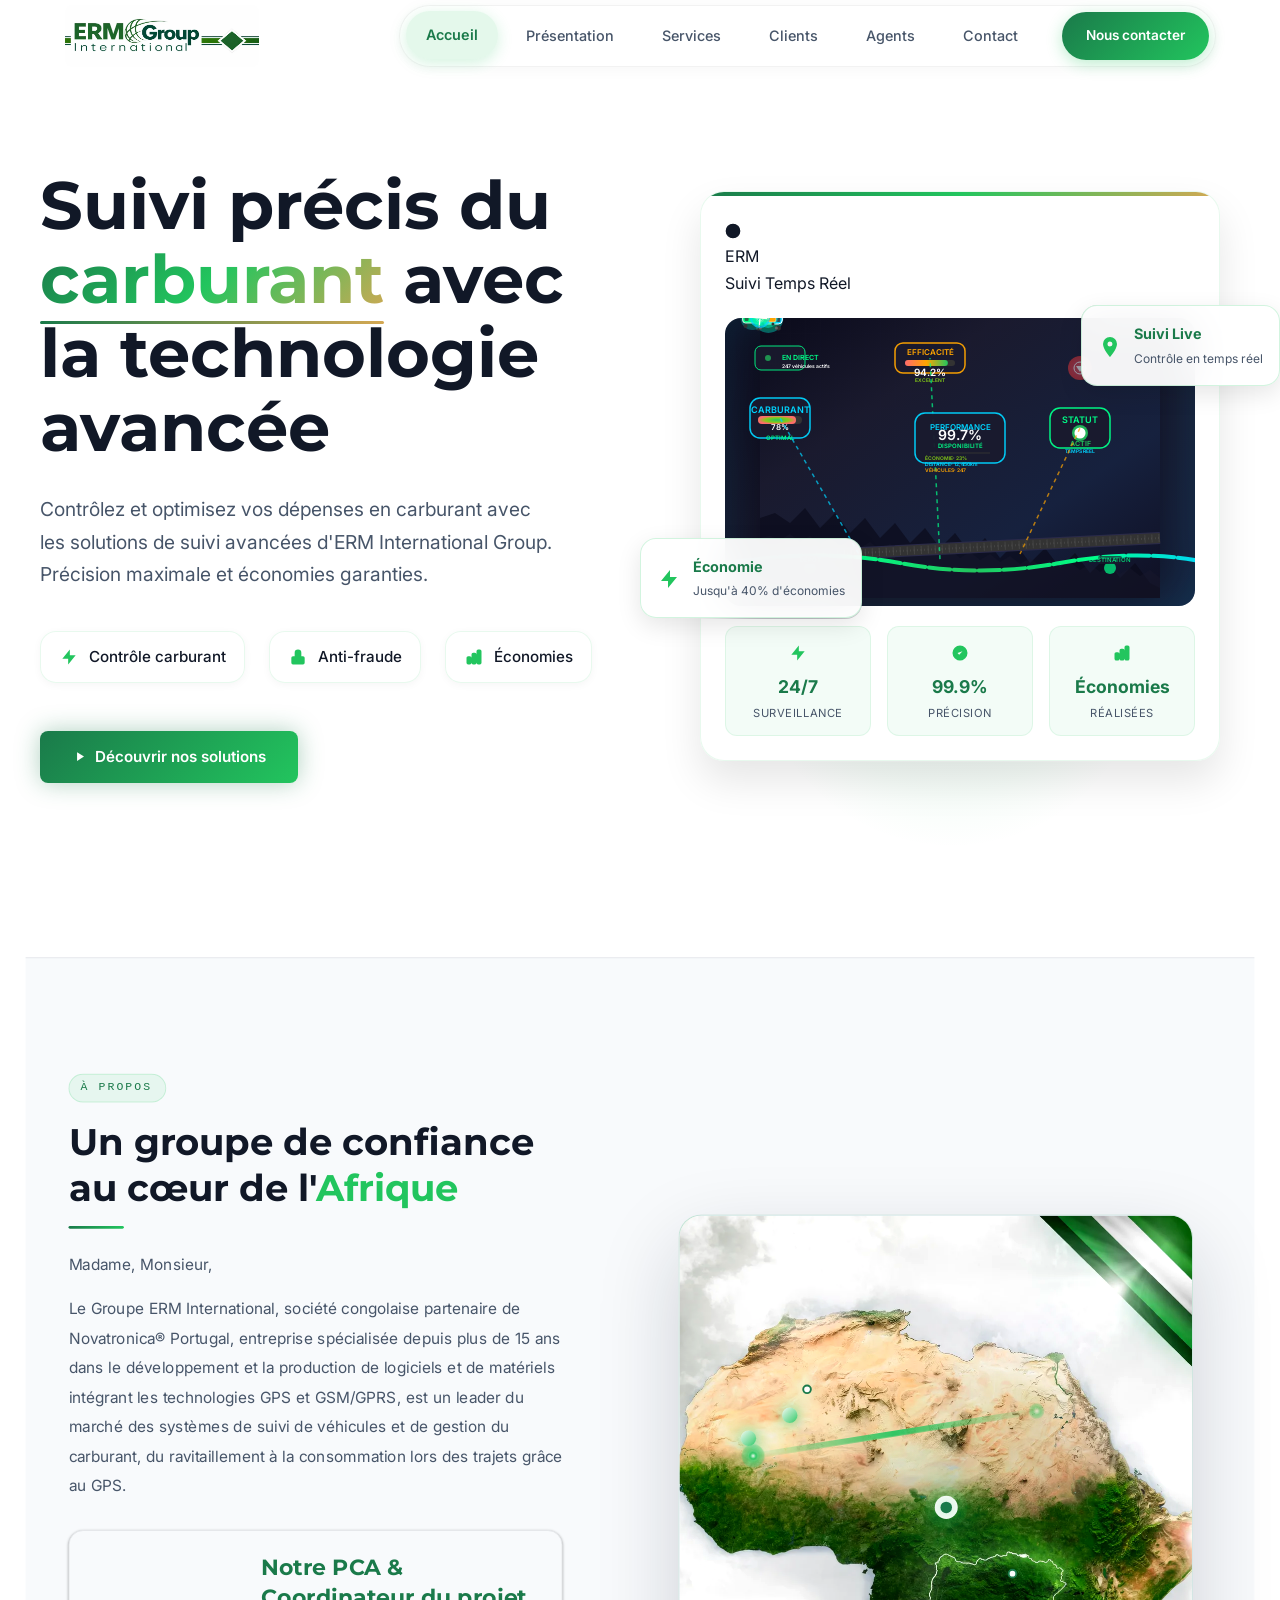
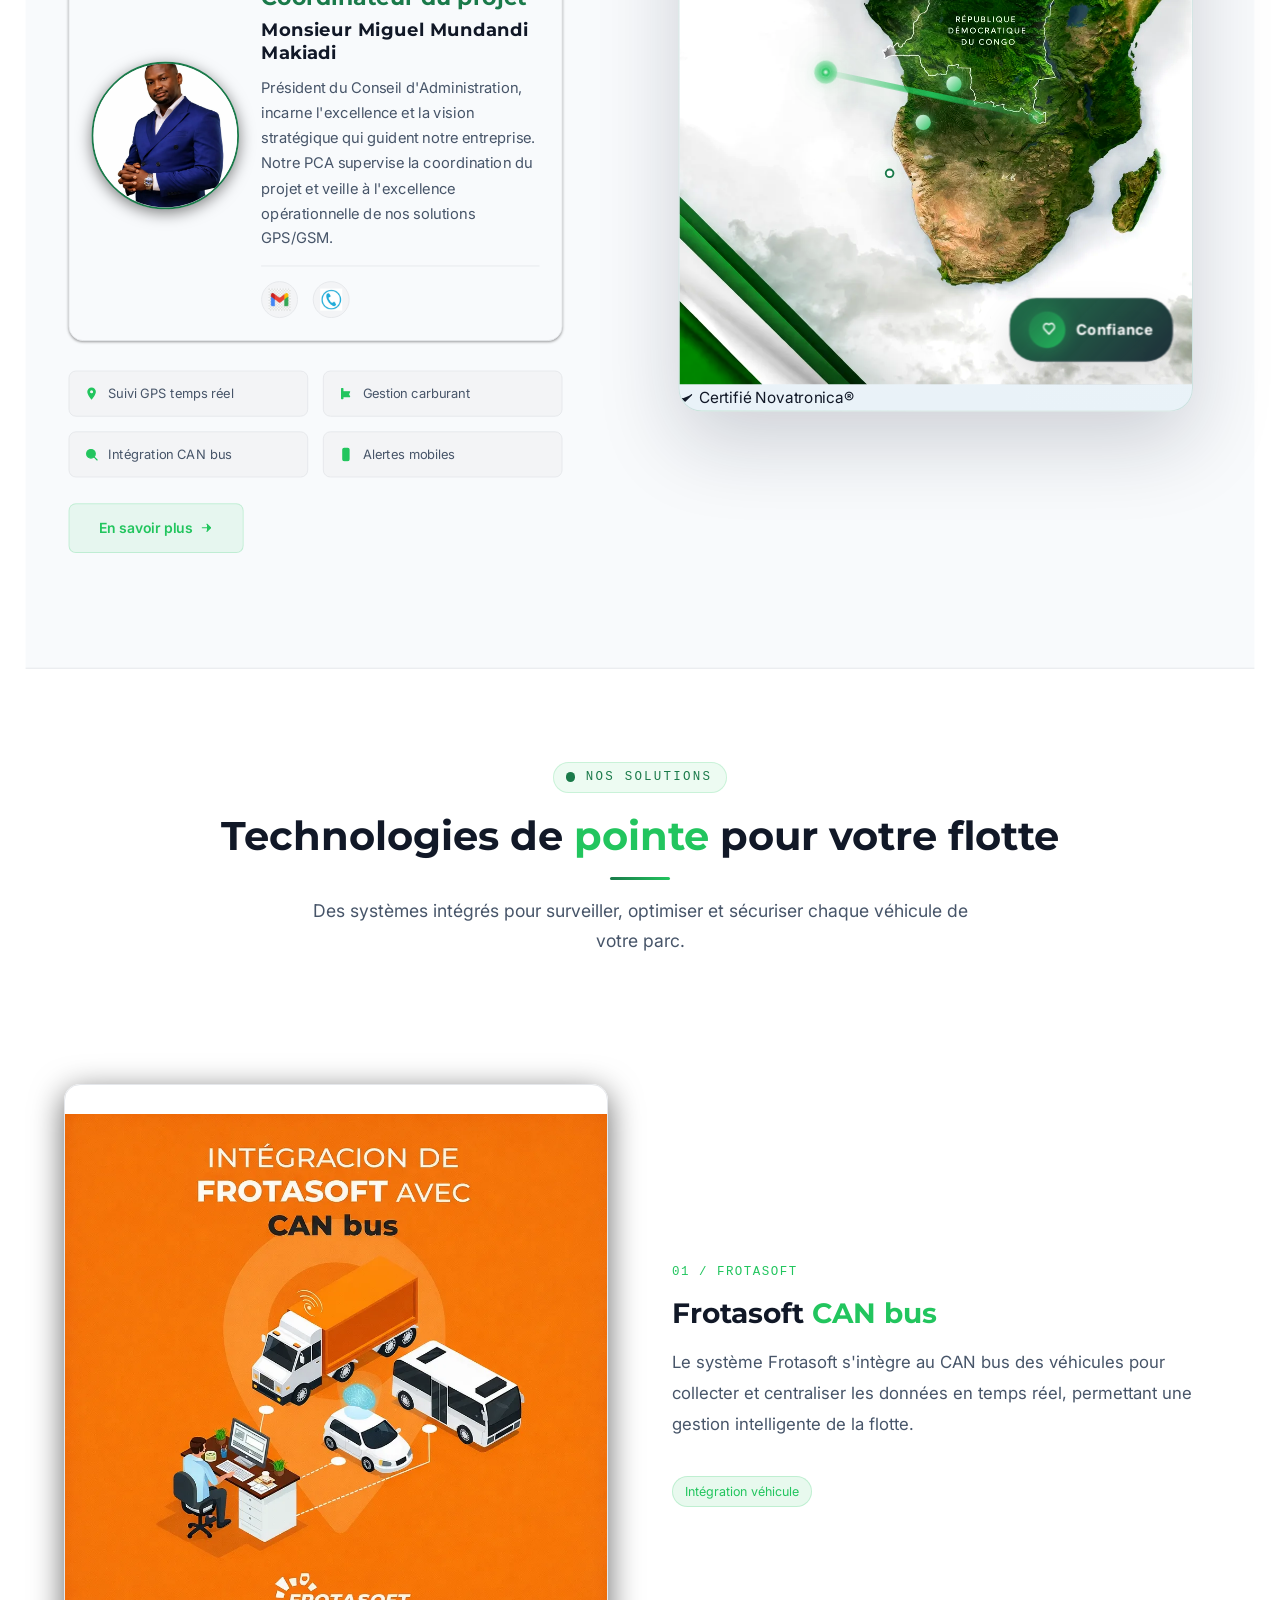
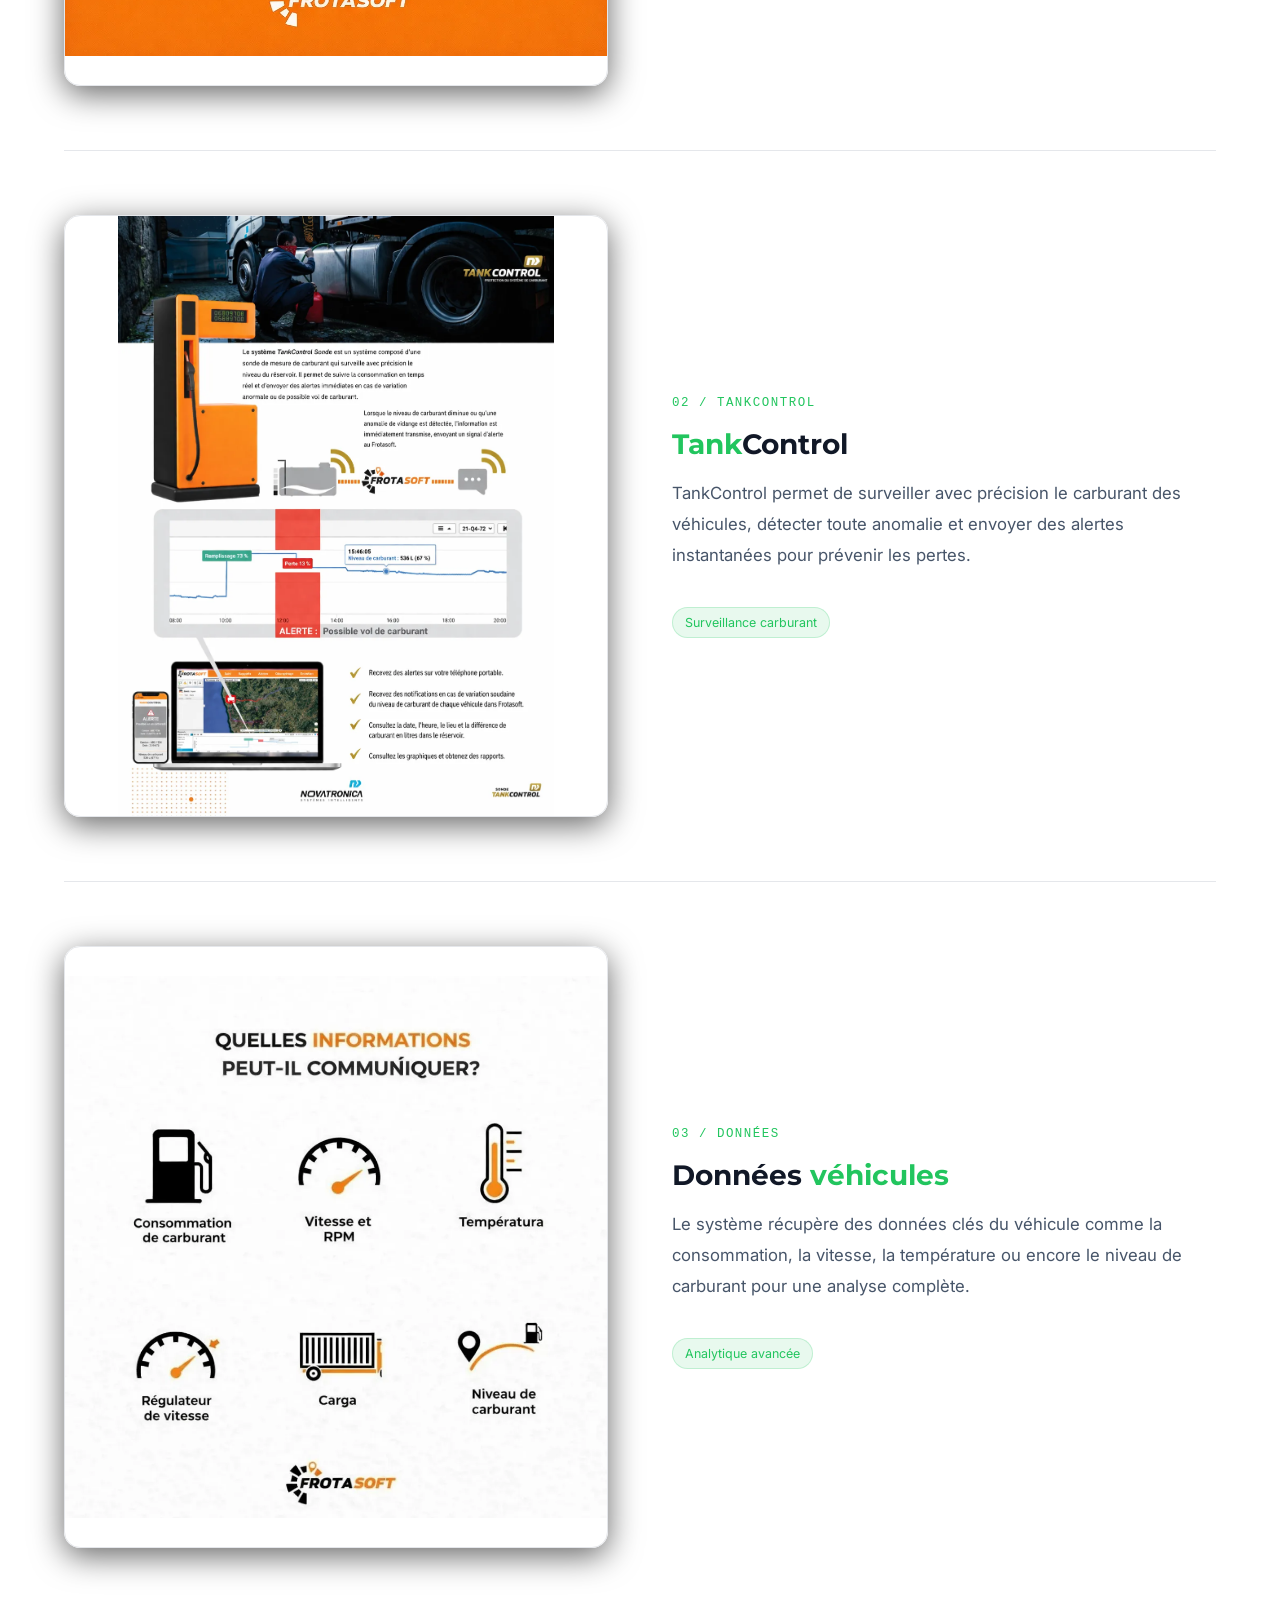
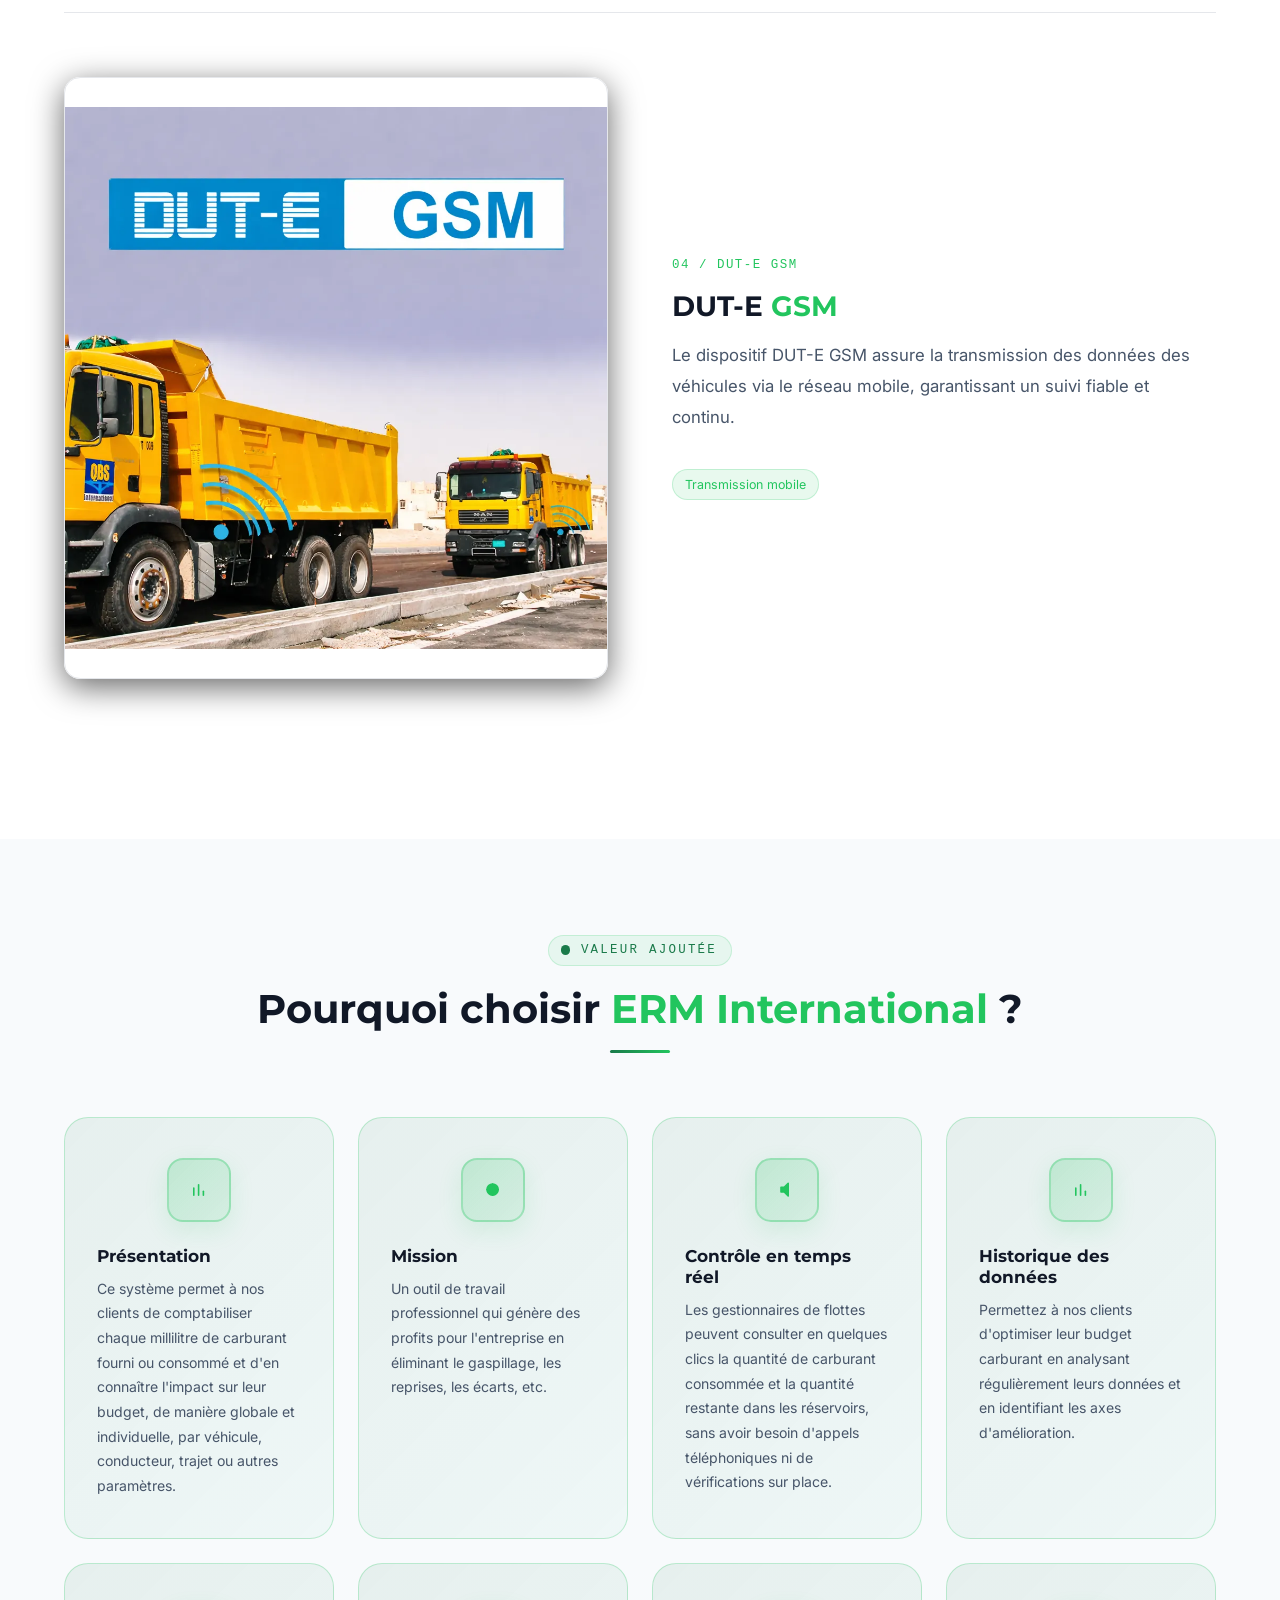
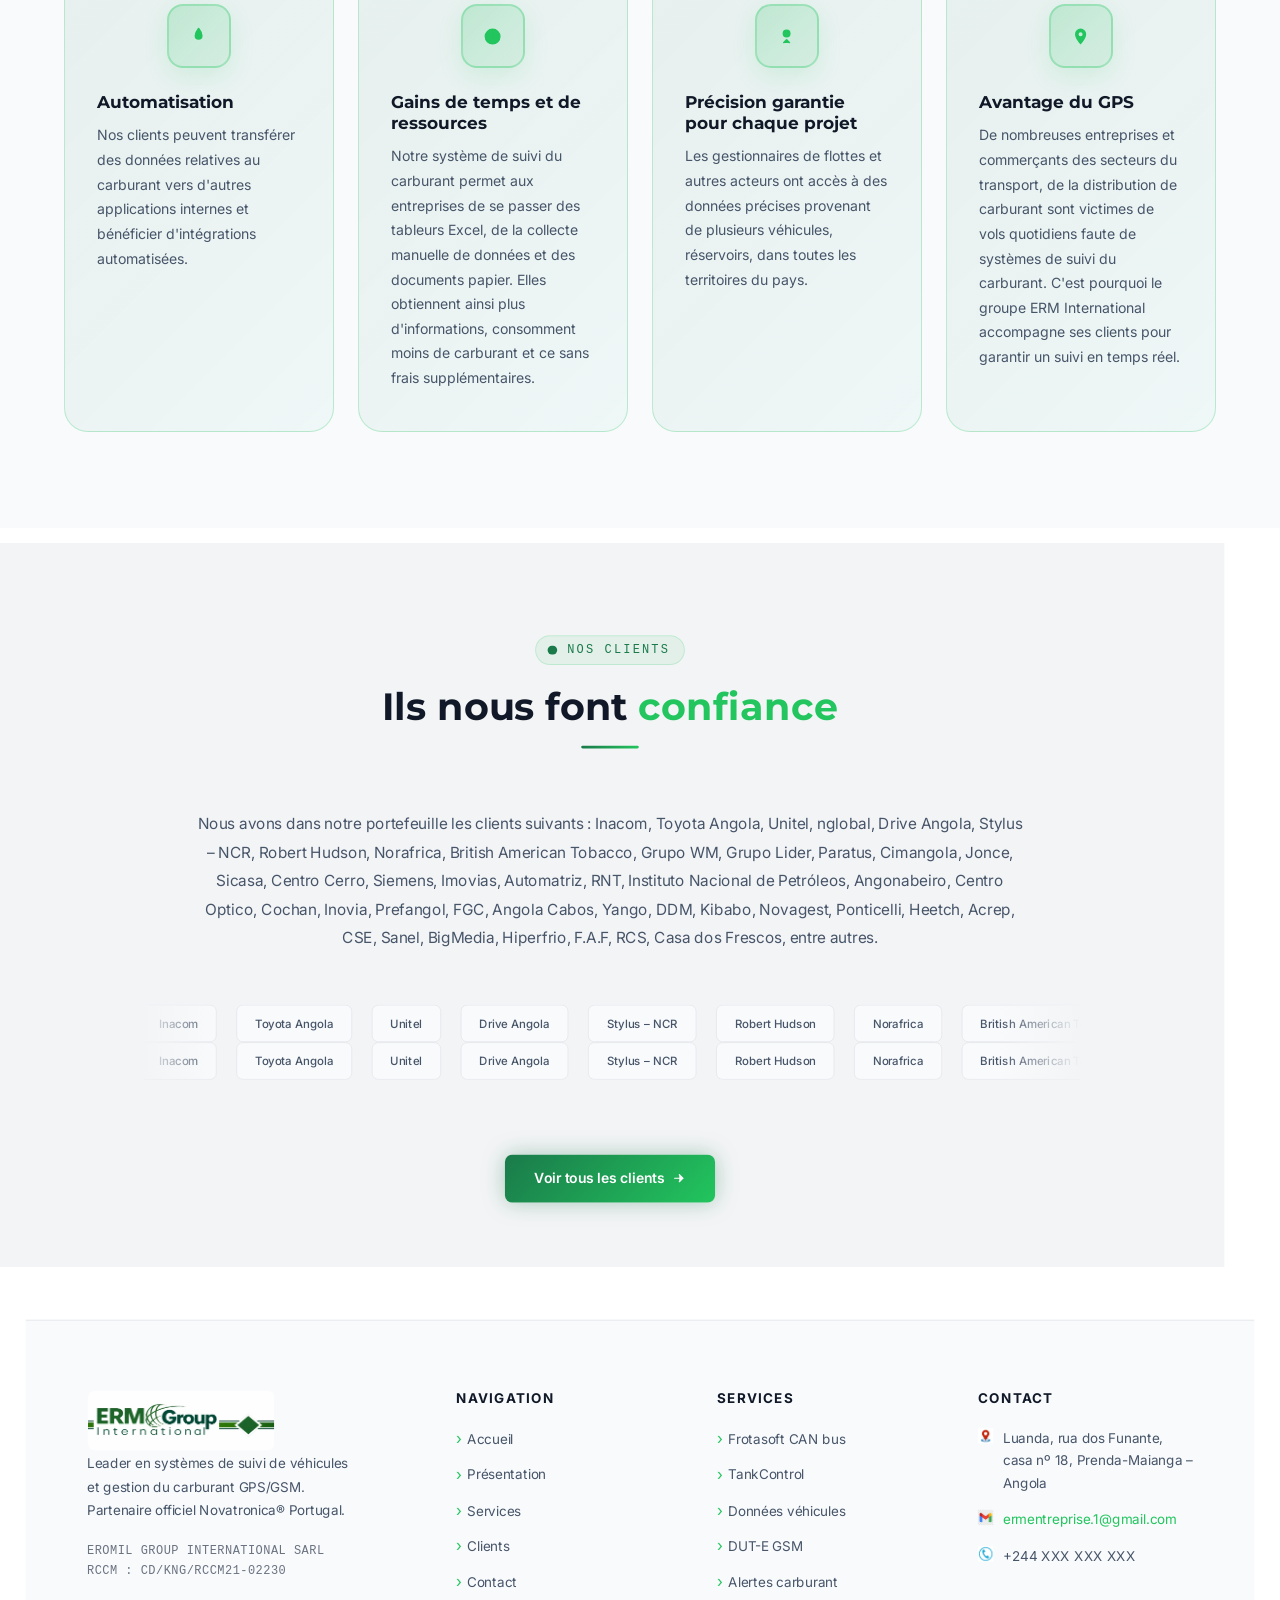
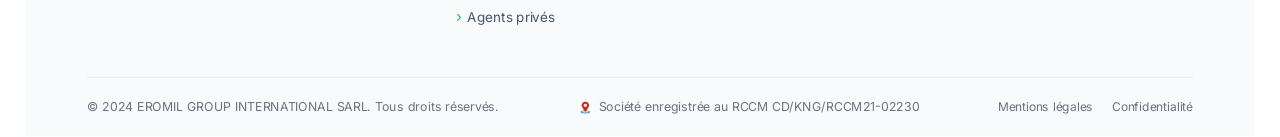
==== commit 75a3caf7: "Update index.html" ====
--- a/index.html
+++ b/index.html
@@ -377,6 +377,14 @@
                 qui guident notre entreprise. Notre PCA supervise la coordination du projet et veille
                 à l'excellence opérationnelle de nos solutions GPS/GSM.
               </p>
+              <div class="leadership-contact">
+                <a href="mailto:erm.pca.muguelmundandi@gmail.com" title="Email du PCA" class="lc-link">
+                  <img src="images/mail.webp" alt="Email" style="width: 24px; height: 24px;">
+                </a>
+                <a href="tel:+244813049470" title="Téléphone du PCA" class="lc-link">
+                  <img src="images/tel.webp" alt="Téléphone" style="width: 24px; height: 24px;">
+                </a>
+              </div>
             </div>
           </div>
 
--- a/css/style.css
+++ b/css/style.css
@@ -2401,9 +2401,37 @@
   font-size: 1rem;
 }
 
+.leadership-contact {
+  display: flex;
+  gap: 16px;
+  margin-top: 16px;
+  padding-top: 16px;
+  border-top: 1px solid var(--dark-border);
+}
+
+.lc-link {
+  display: flex;
+  align-items: center;
+  justify-content: center;
+  width: 40px;
+  height: 40px;
+  border-radius: 50%;
+  background: var(--dark-surface);
+  border: 1px solid var(--dark-border);
+  transition: all var(--transition);
+}
+
+.lc-link:hover {
+  background: var(--green-primary);
+  border-color: var(--green-primary);
+  transform: scale(1.1);
+}
+
 /* Responsive - Mobile */
 @media (max-width: 768px) {
   .leadership-section {
+    width: 100%;
+    max-width: 100%;
     flex-direction: column;
     text-align: center;
     gap: 16px;
@@ -2414,4 +2442,8 @@
     width: 140px;
     height: 140px;
   }
-}
+
+  .leadership-contact {
+    justify-content: center;
+  }
+}
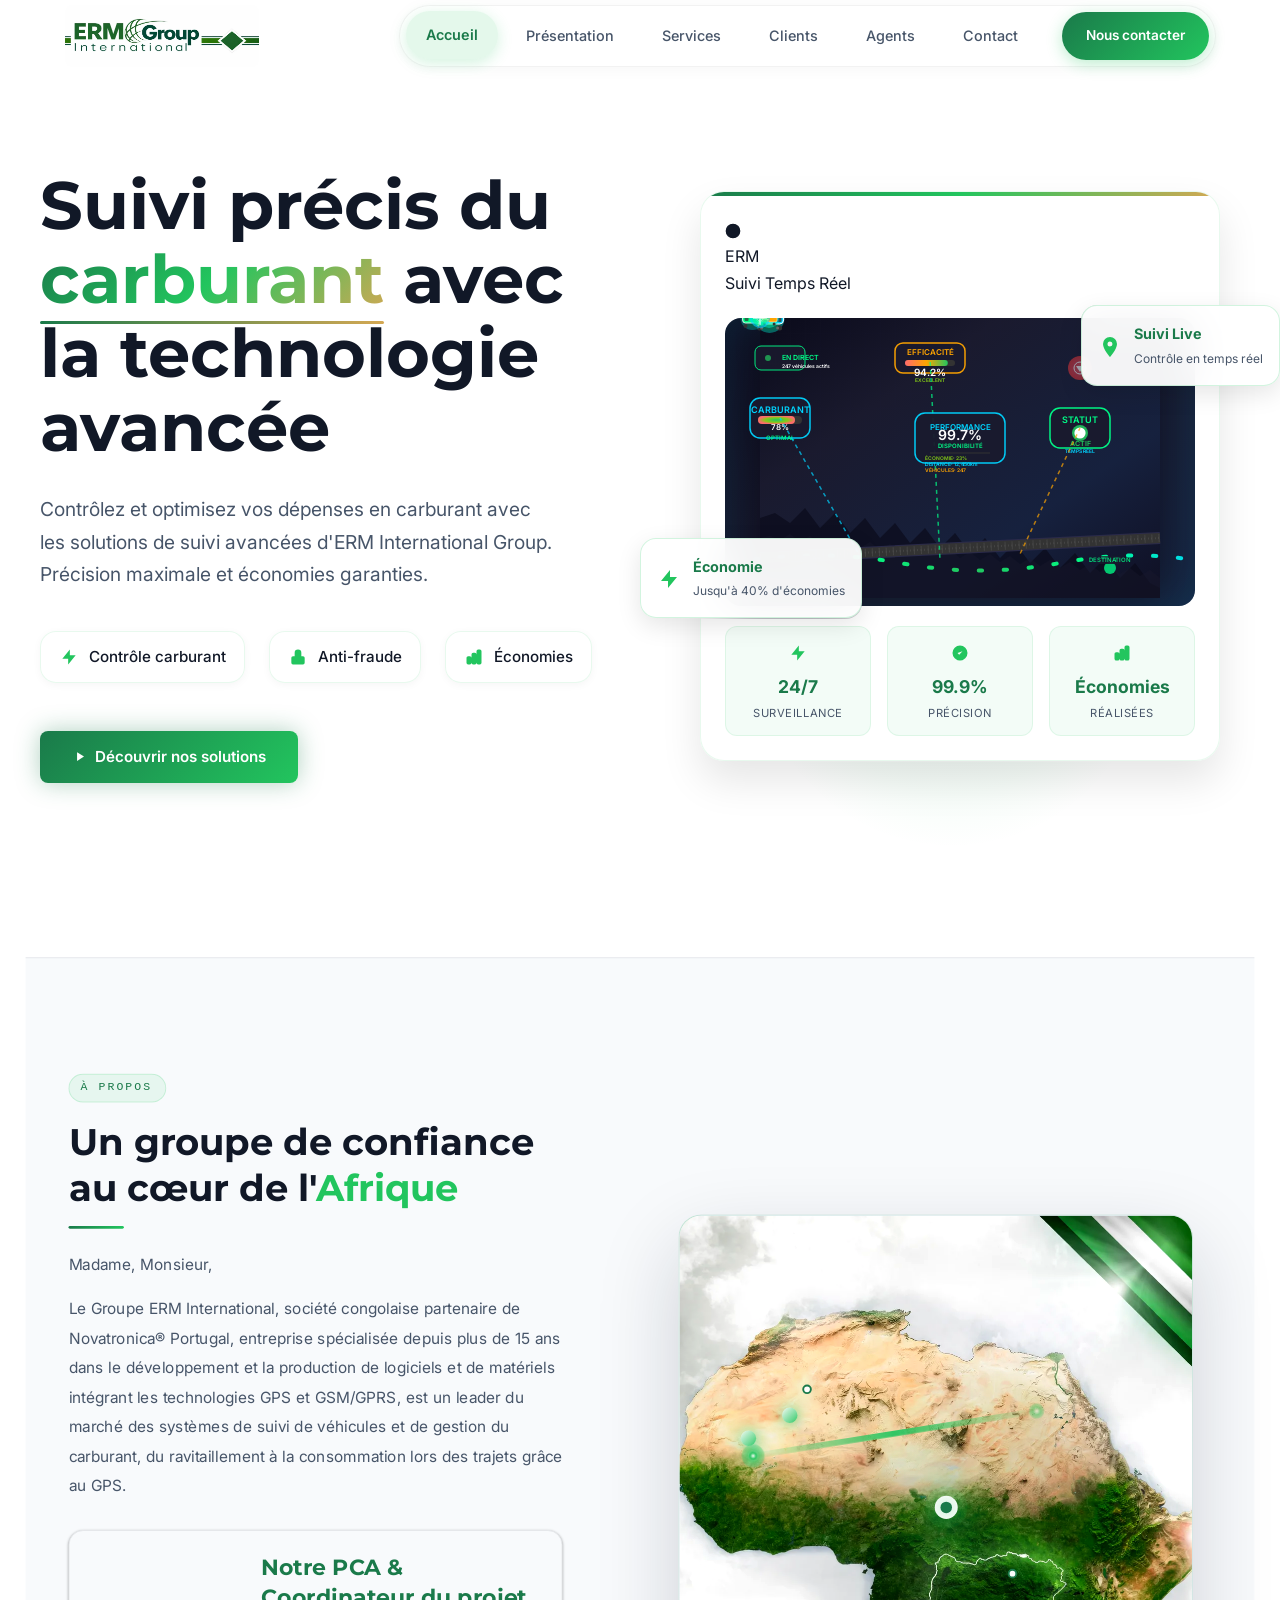
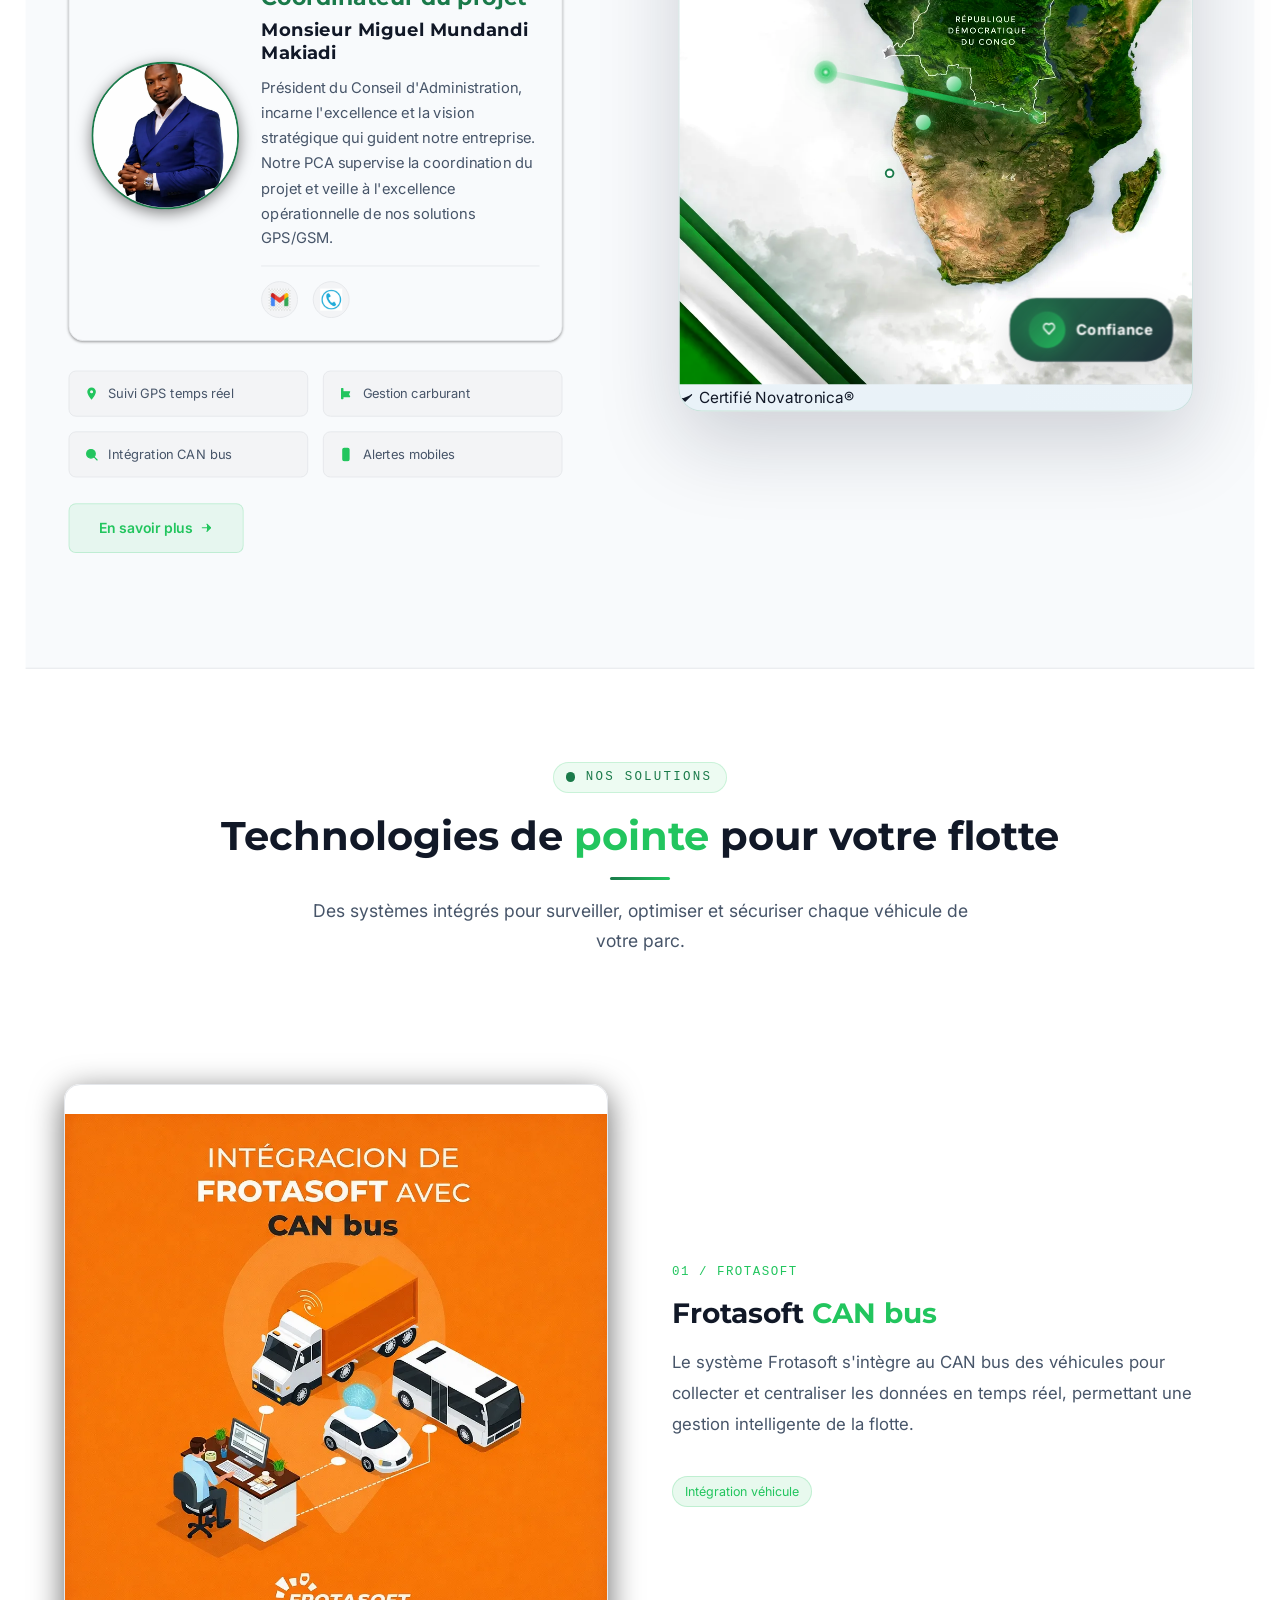
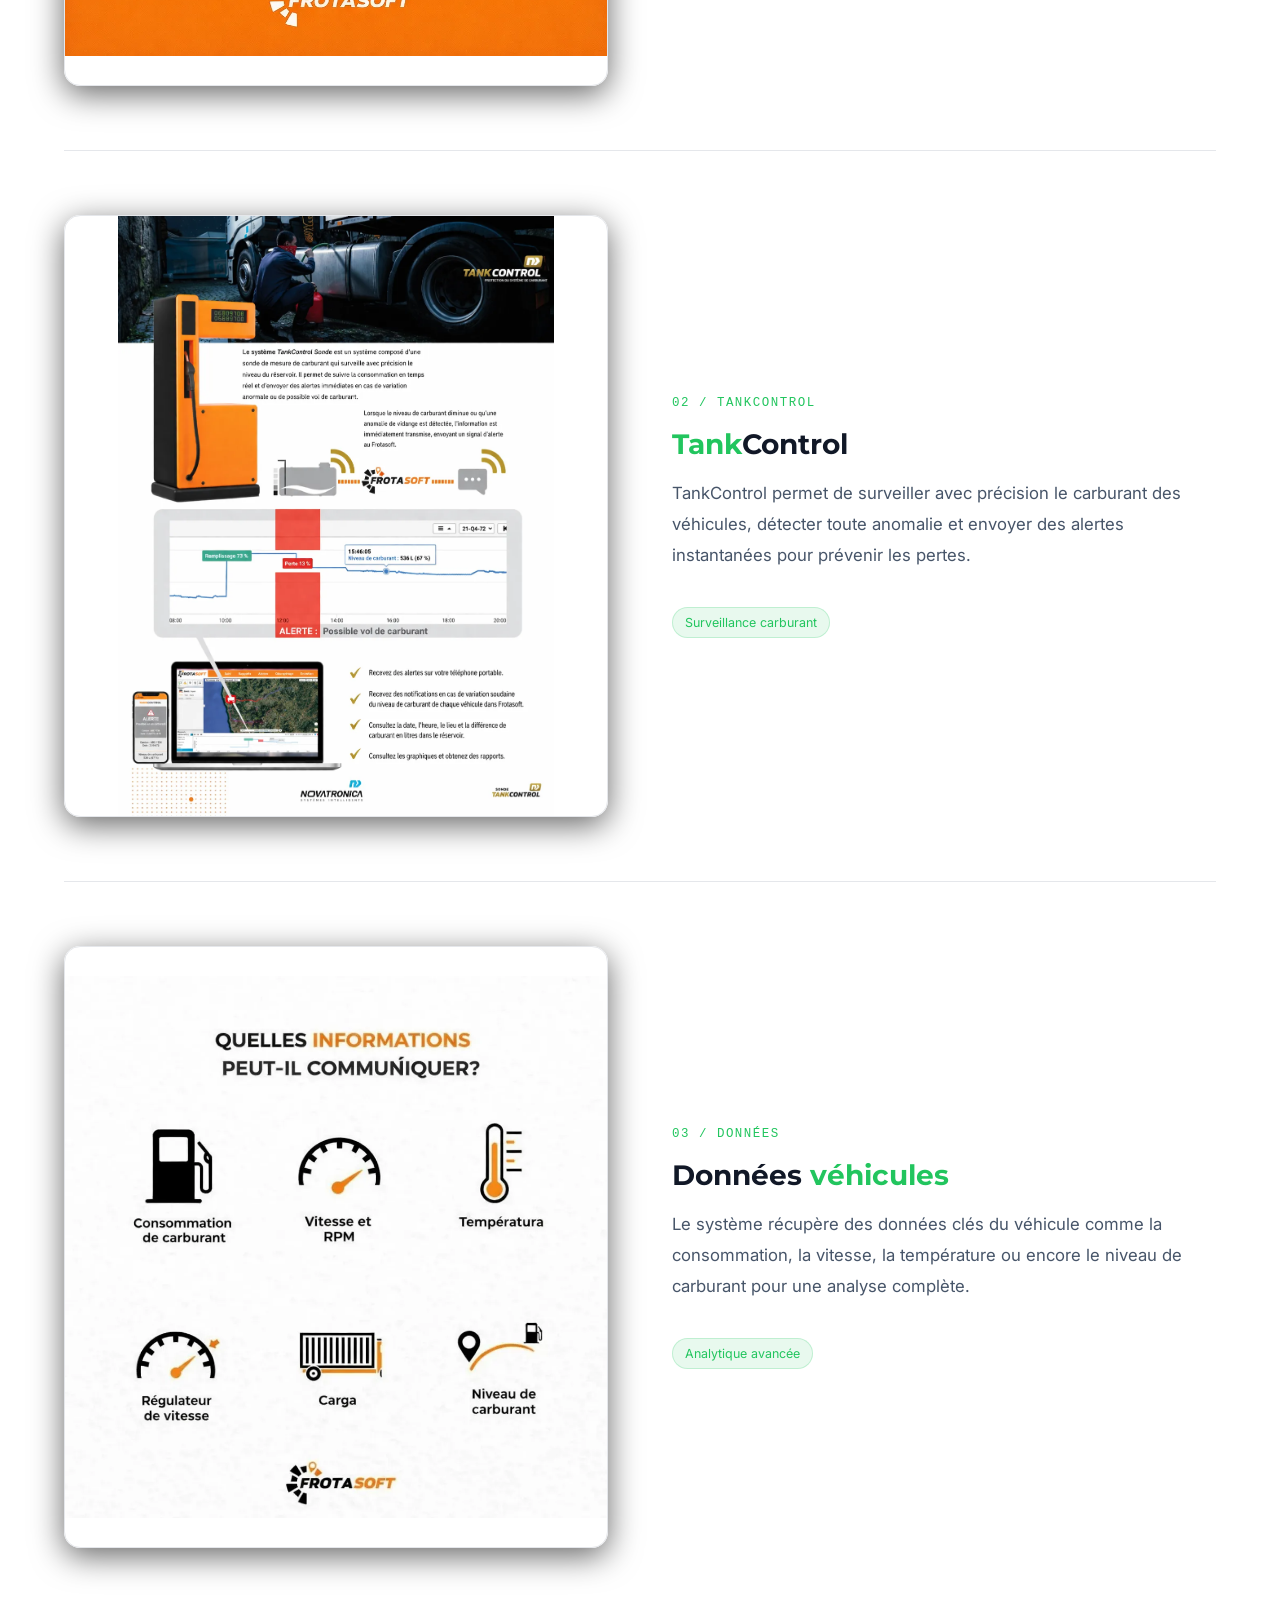
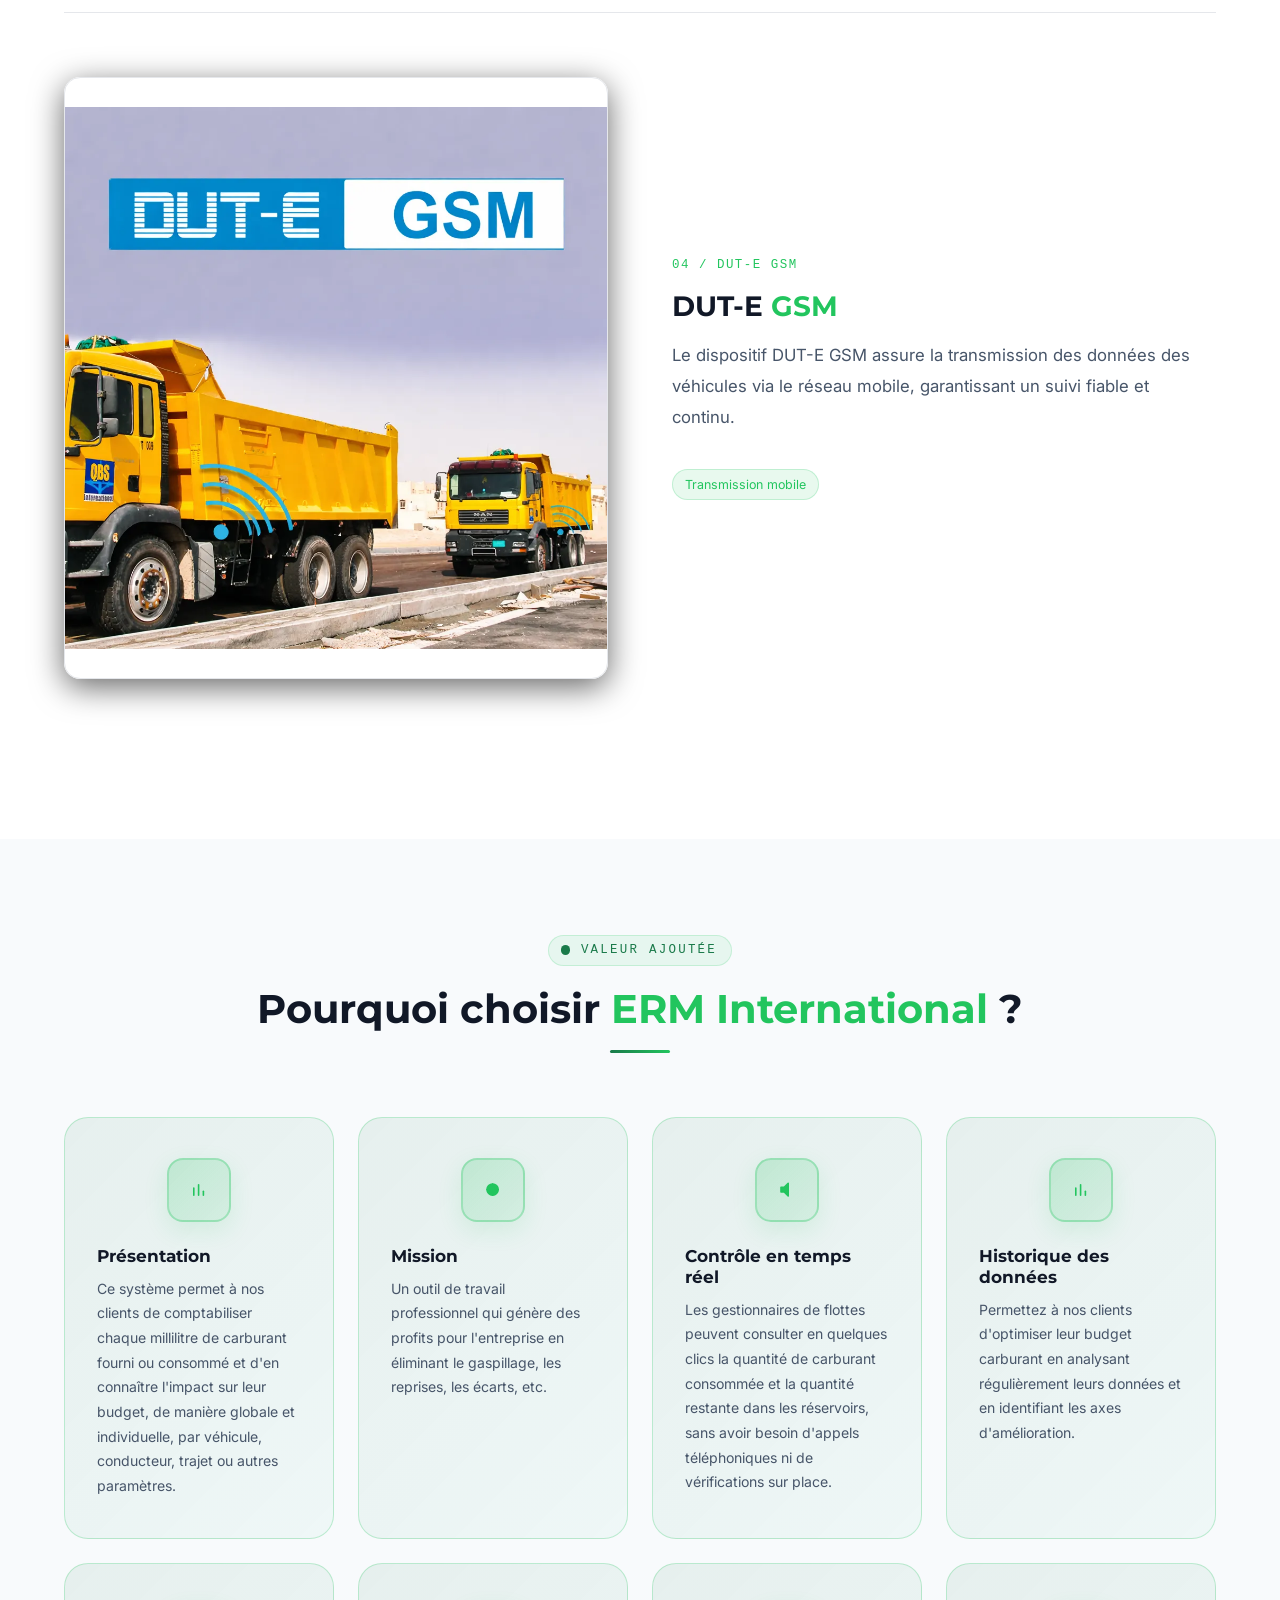
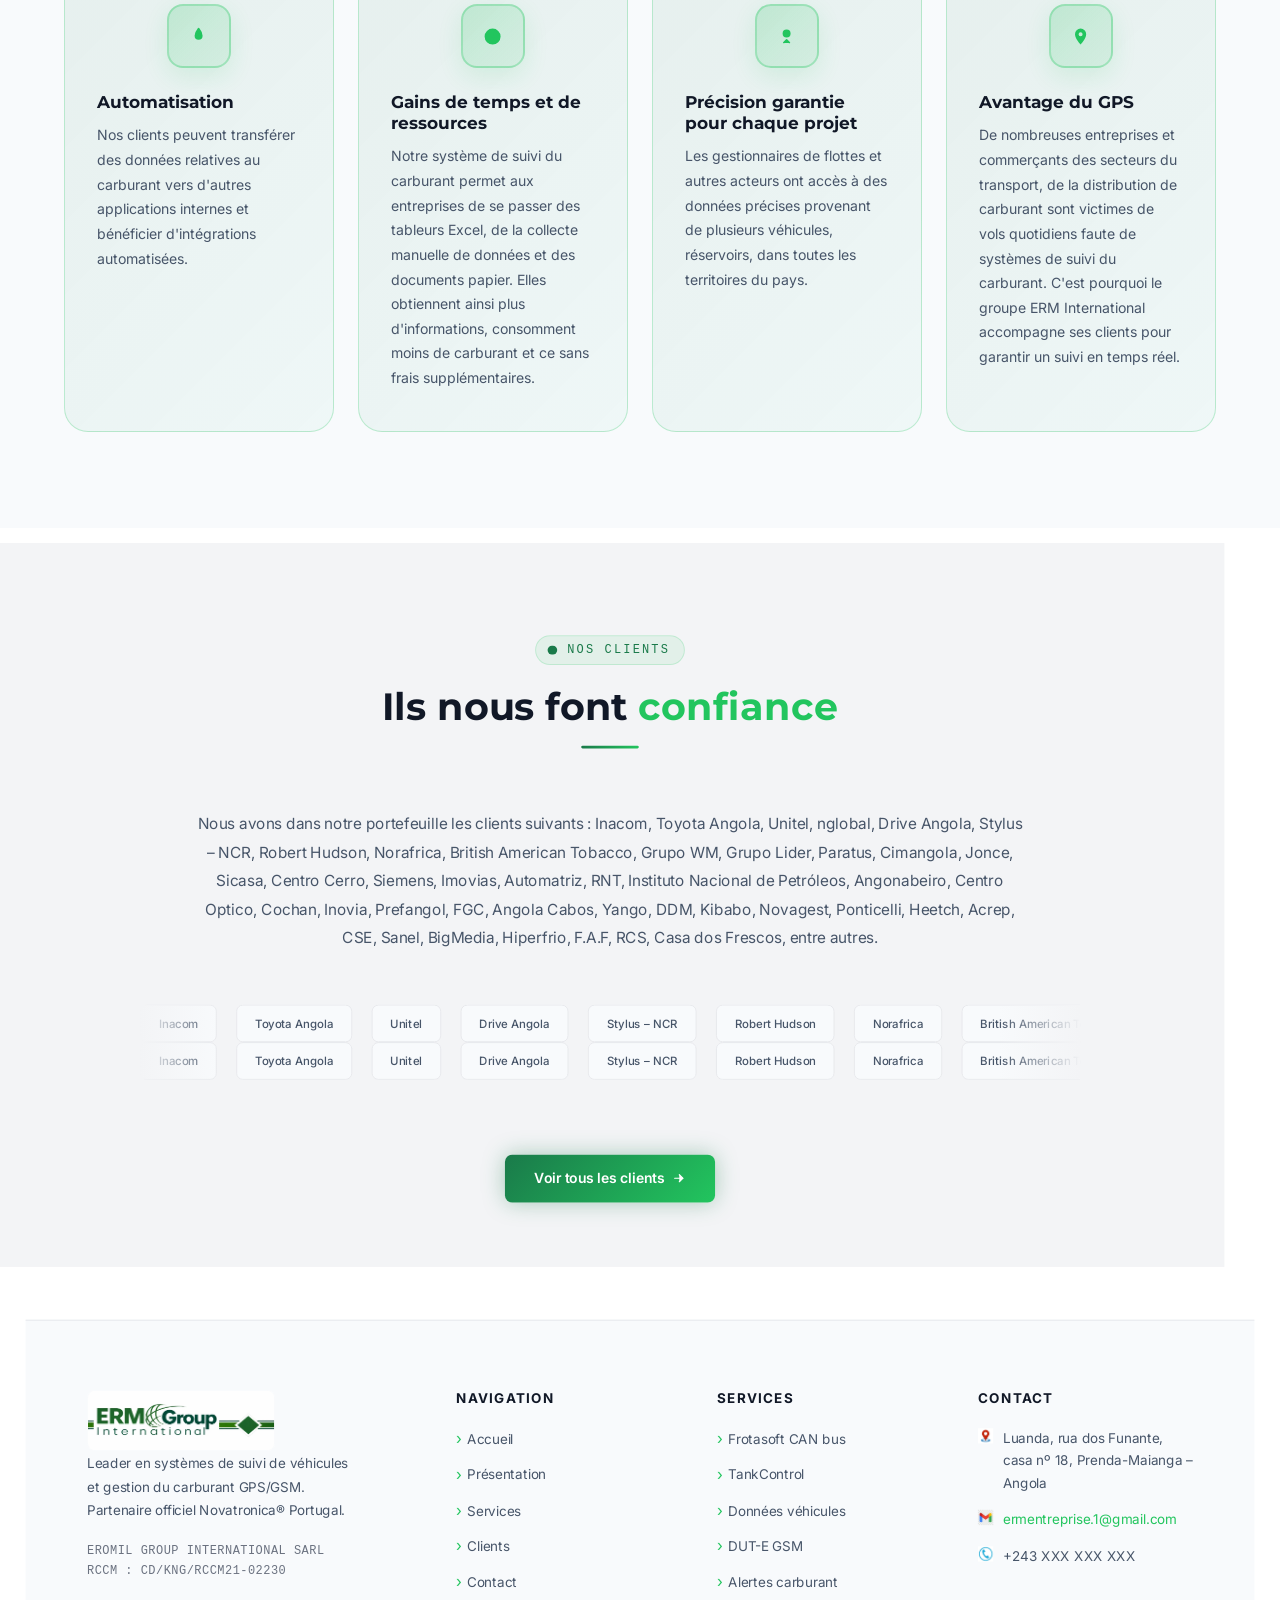
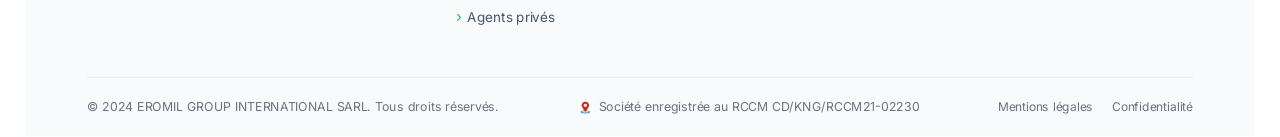
==== commit f966f0d4: "Update index.html" ====
--- a/index.html
+++ b/index.html
@@ -381,7 +381,7 @@
                 <a href="mailto:erm.pca.muguelmundandi@gmail.com" title="Email du PCA" class="lc-link">
                   <img src="images/mail.webp" alt="Email" style="width: 24px; height: 24px;">
                 </a>
-                <a href="tel:+244813049470" title="Téléphone du PCA" class="lc-link">
+                <a href="tel:+243813049470" title="Téléphone du PCA" class="lc-link">
                   <img src="images/tel.webp" alt="Téléphone" style="width: 24px; height: 24px;">
                 </a>
               </div>
@@ -682,7 +682,7 @@
           </div>
           <div class="footer-contact-item">
             <span class="fc-icon"><img src="images/tel.webp" alt="Téléphone" style="width: 16px; height: 16px;"></span>
-            <span>+244 XXX XXX XXX</span>
+            <span>+243 XXX XXX XXX</span>
           </div>
         </div>
 
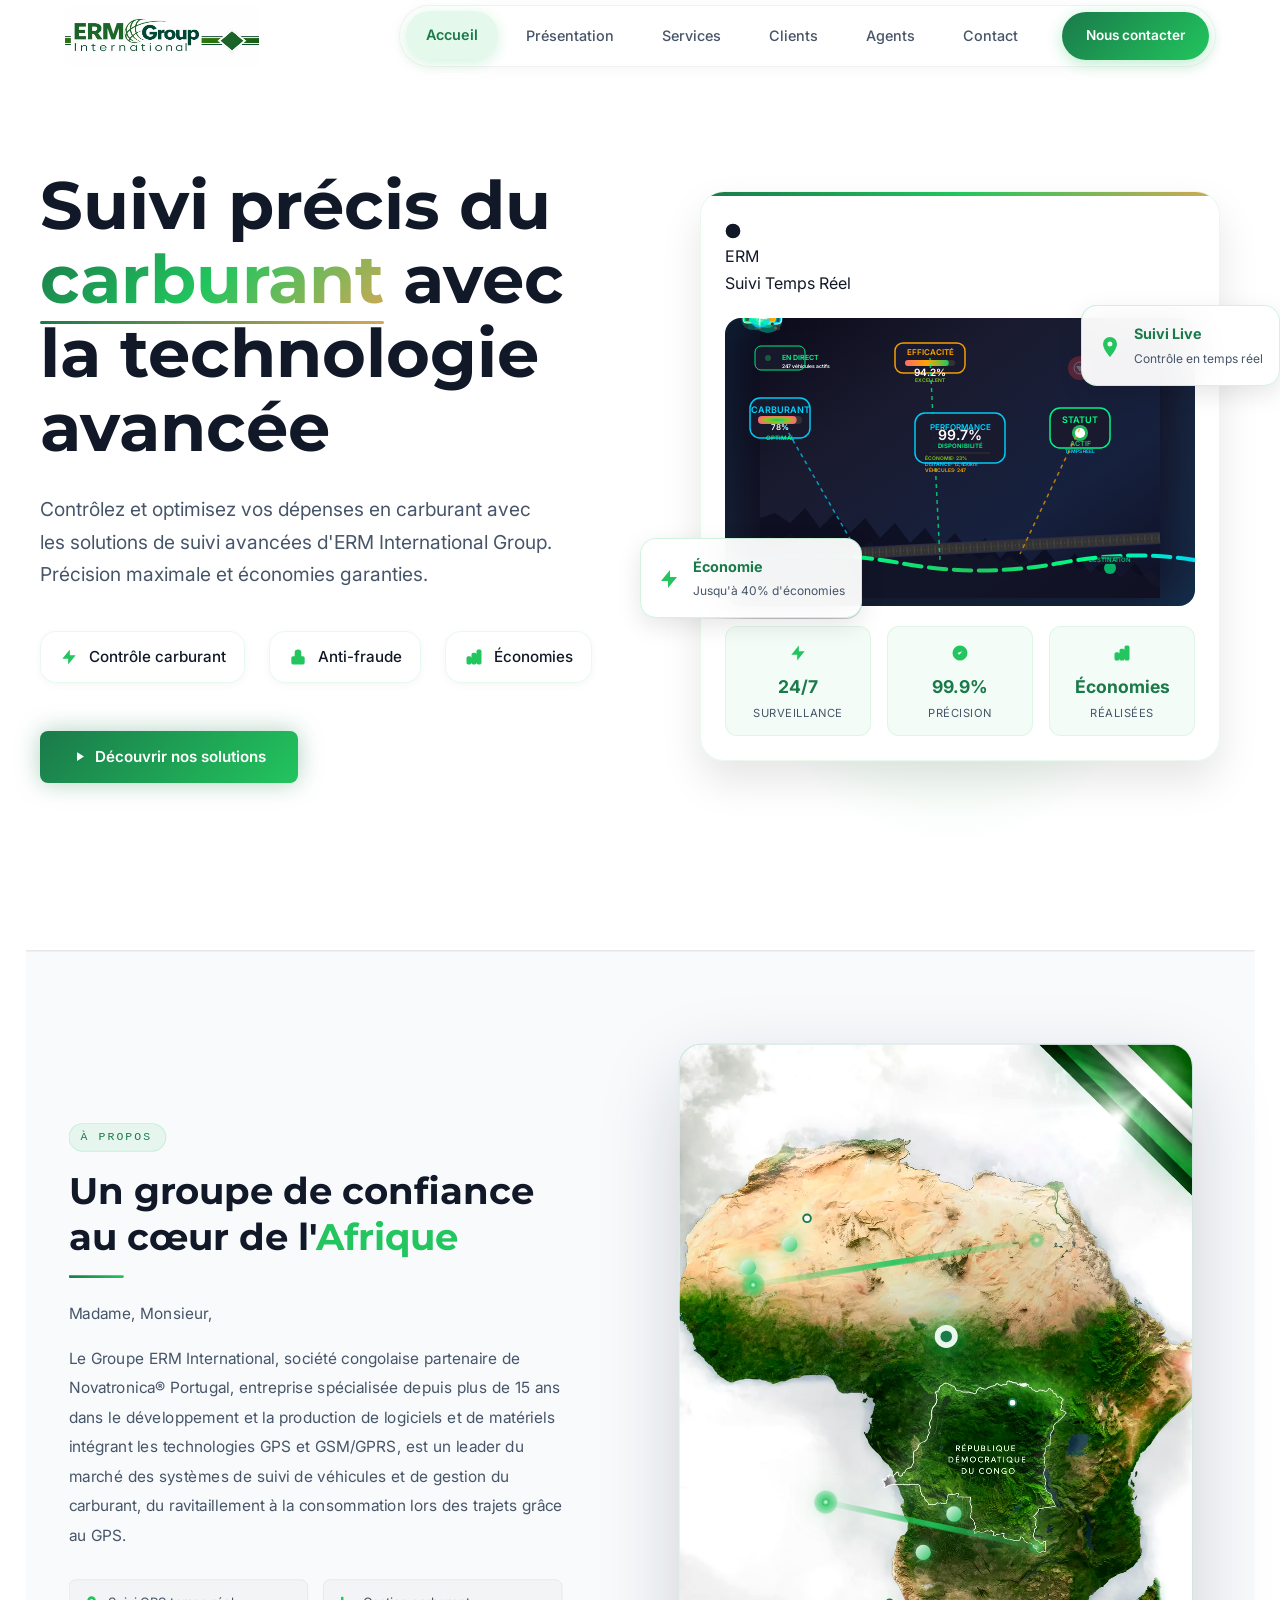
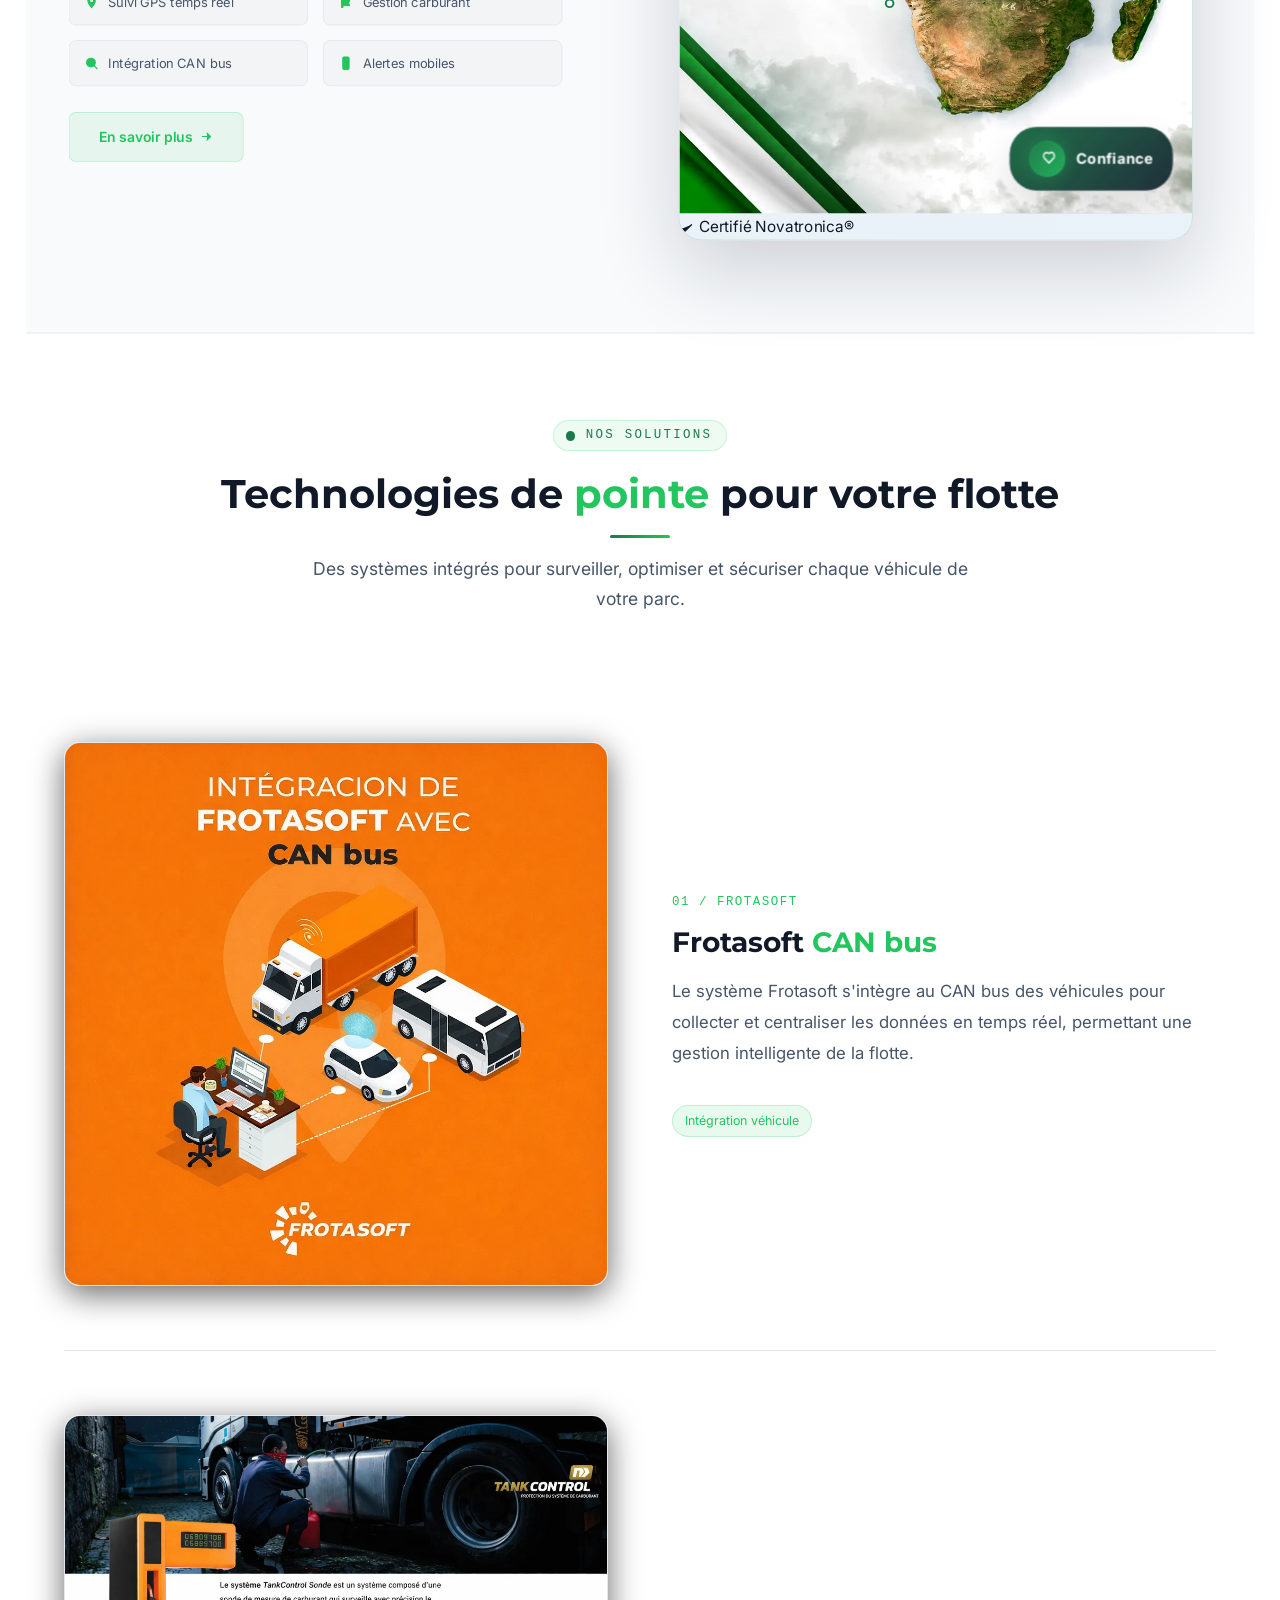
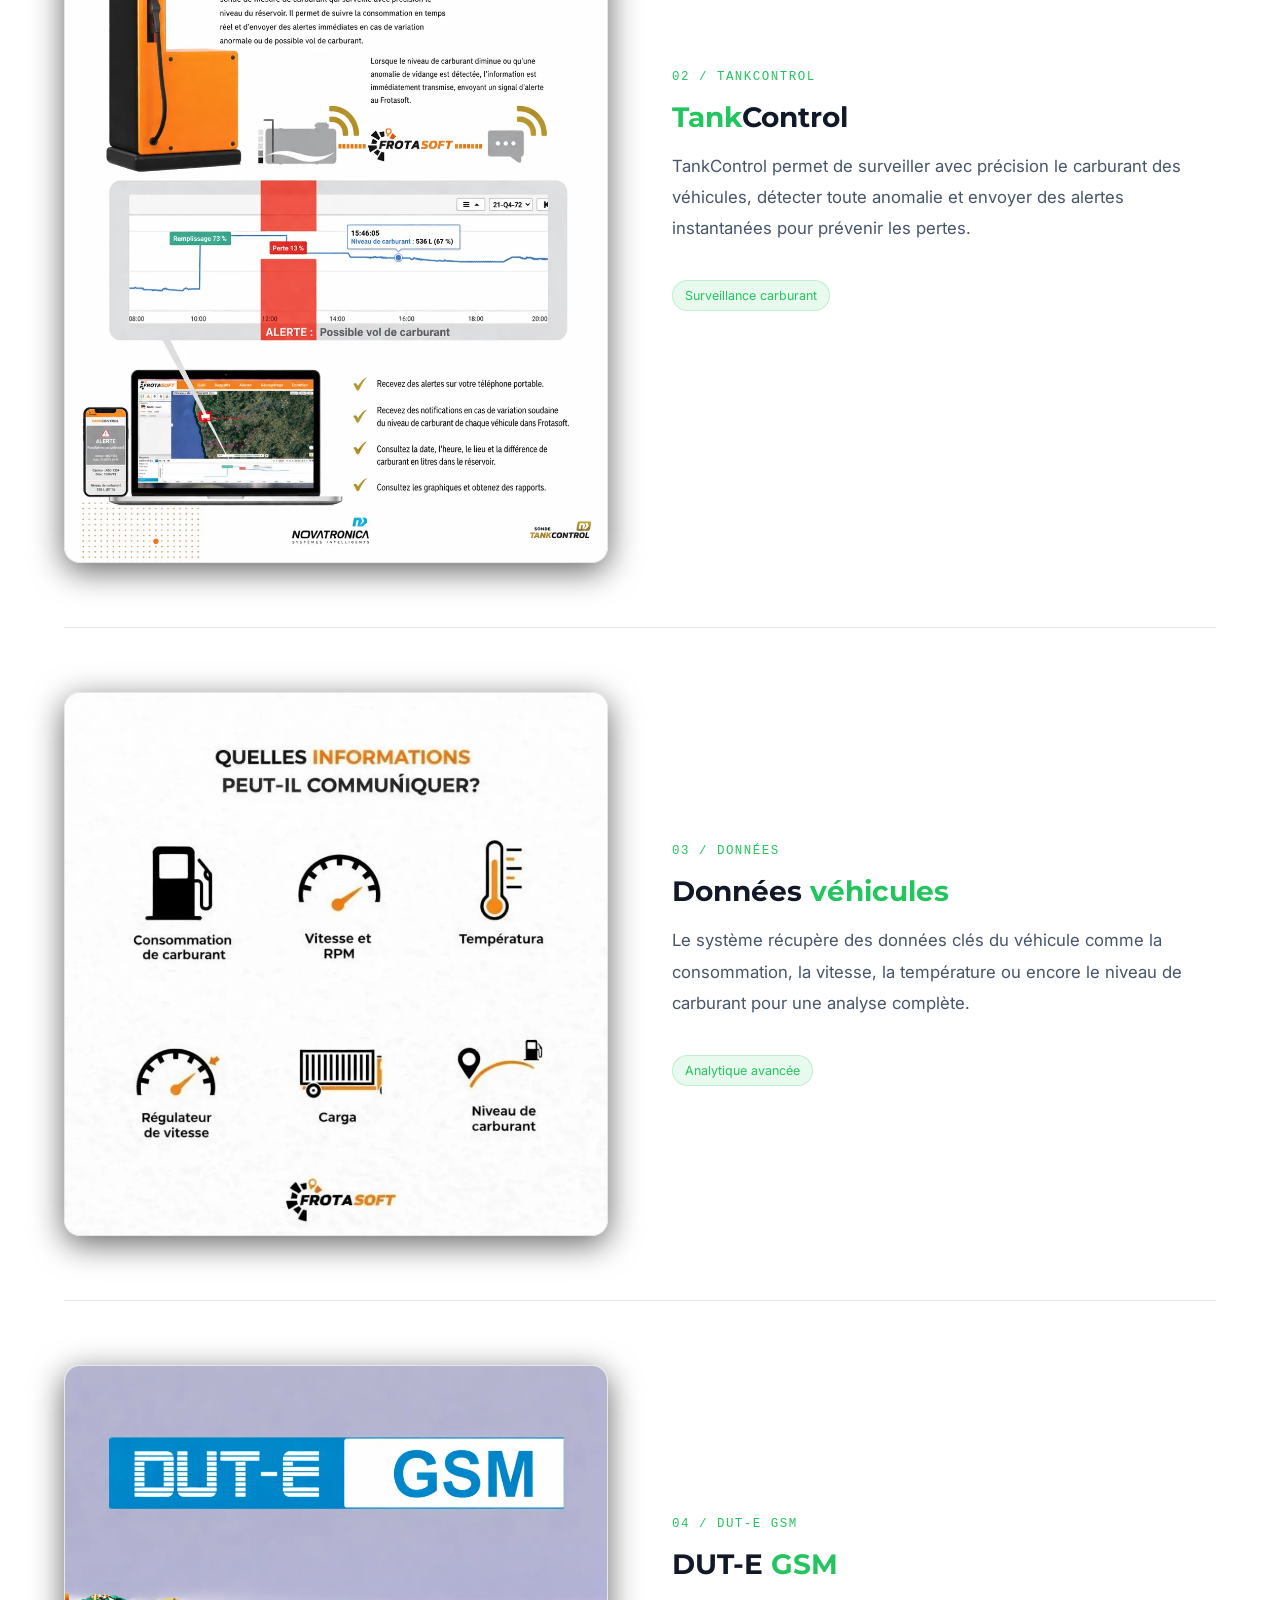
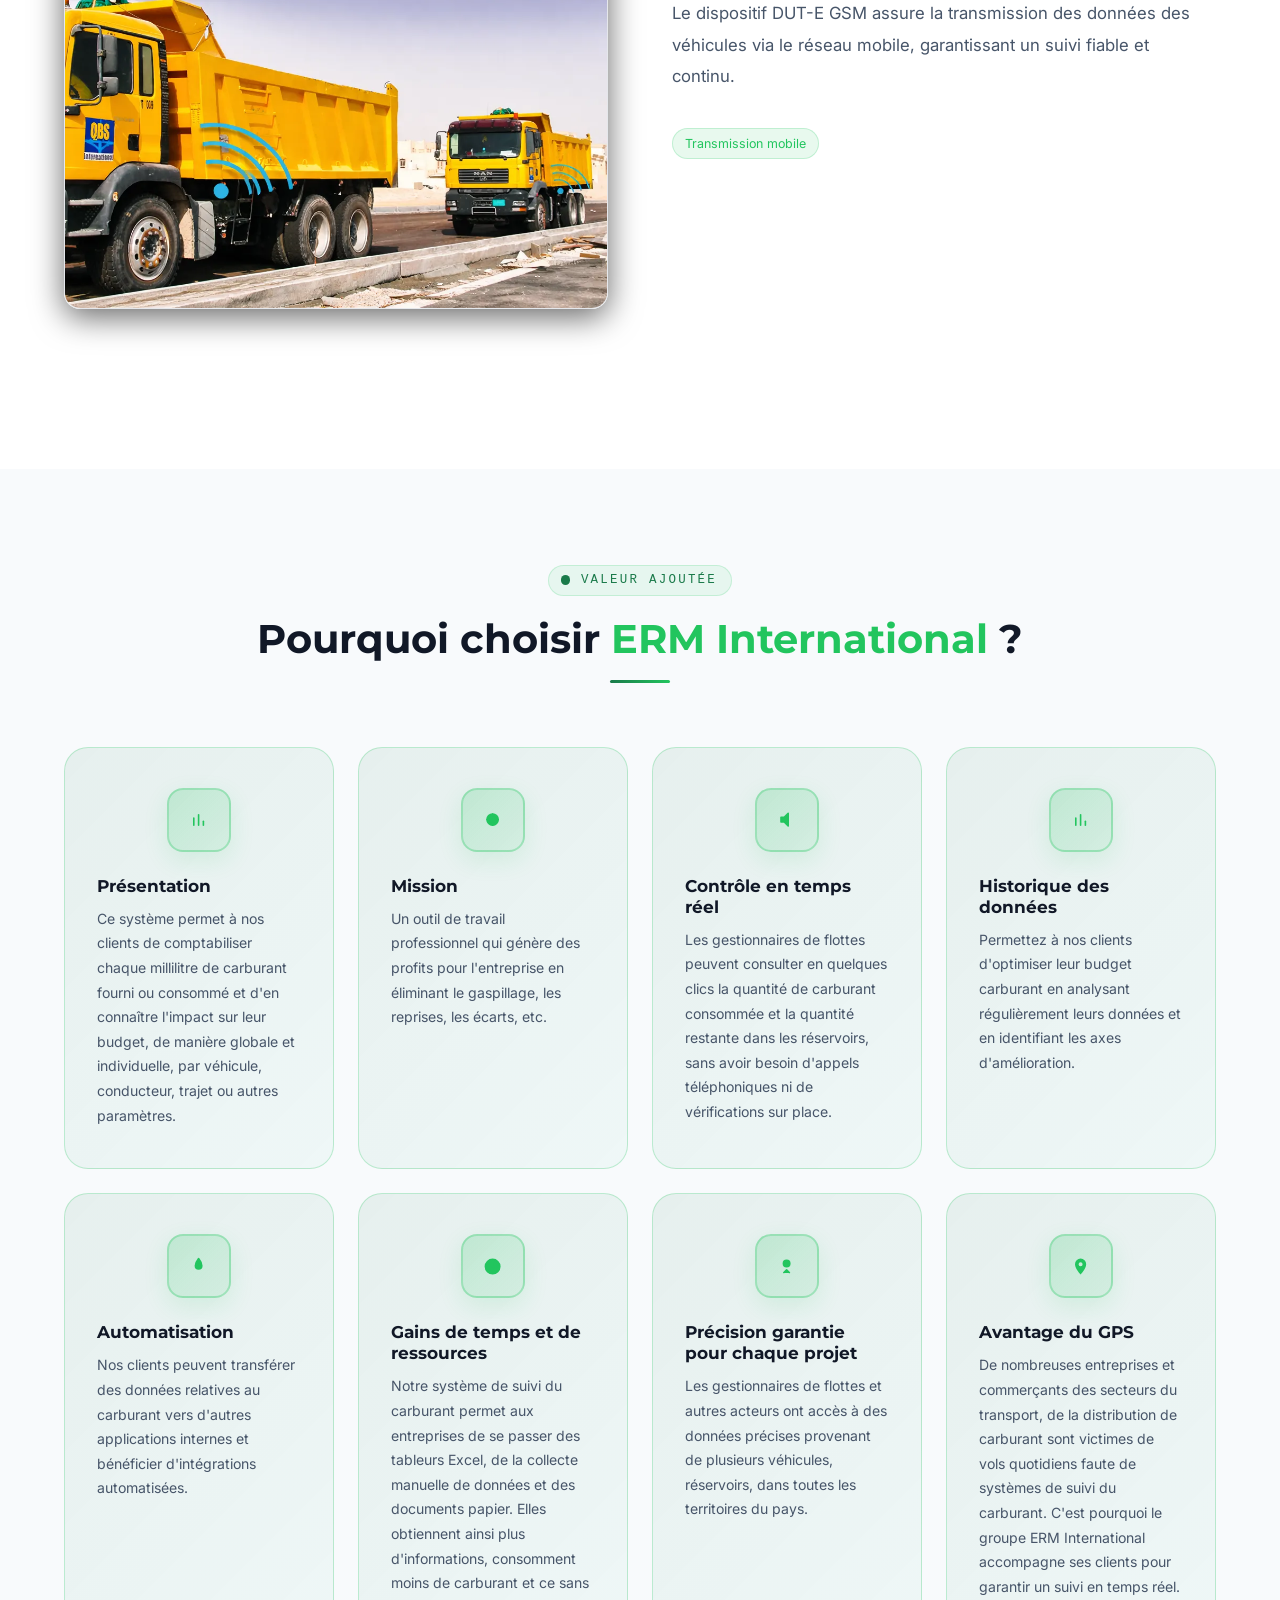
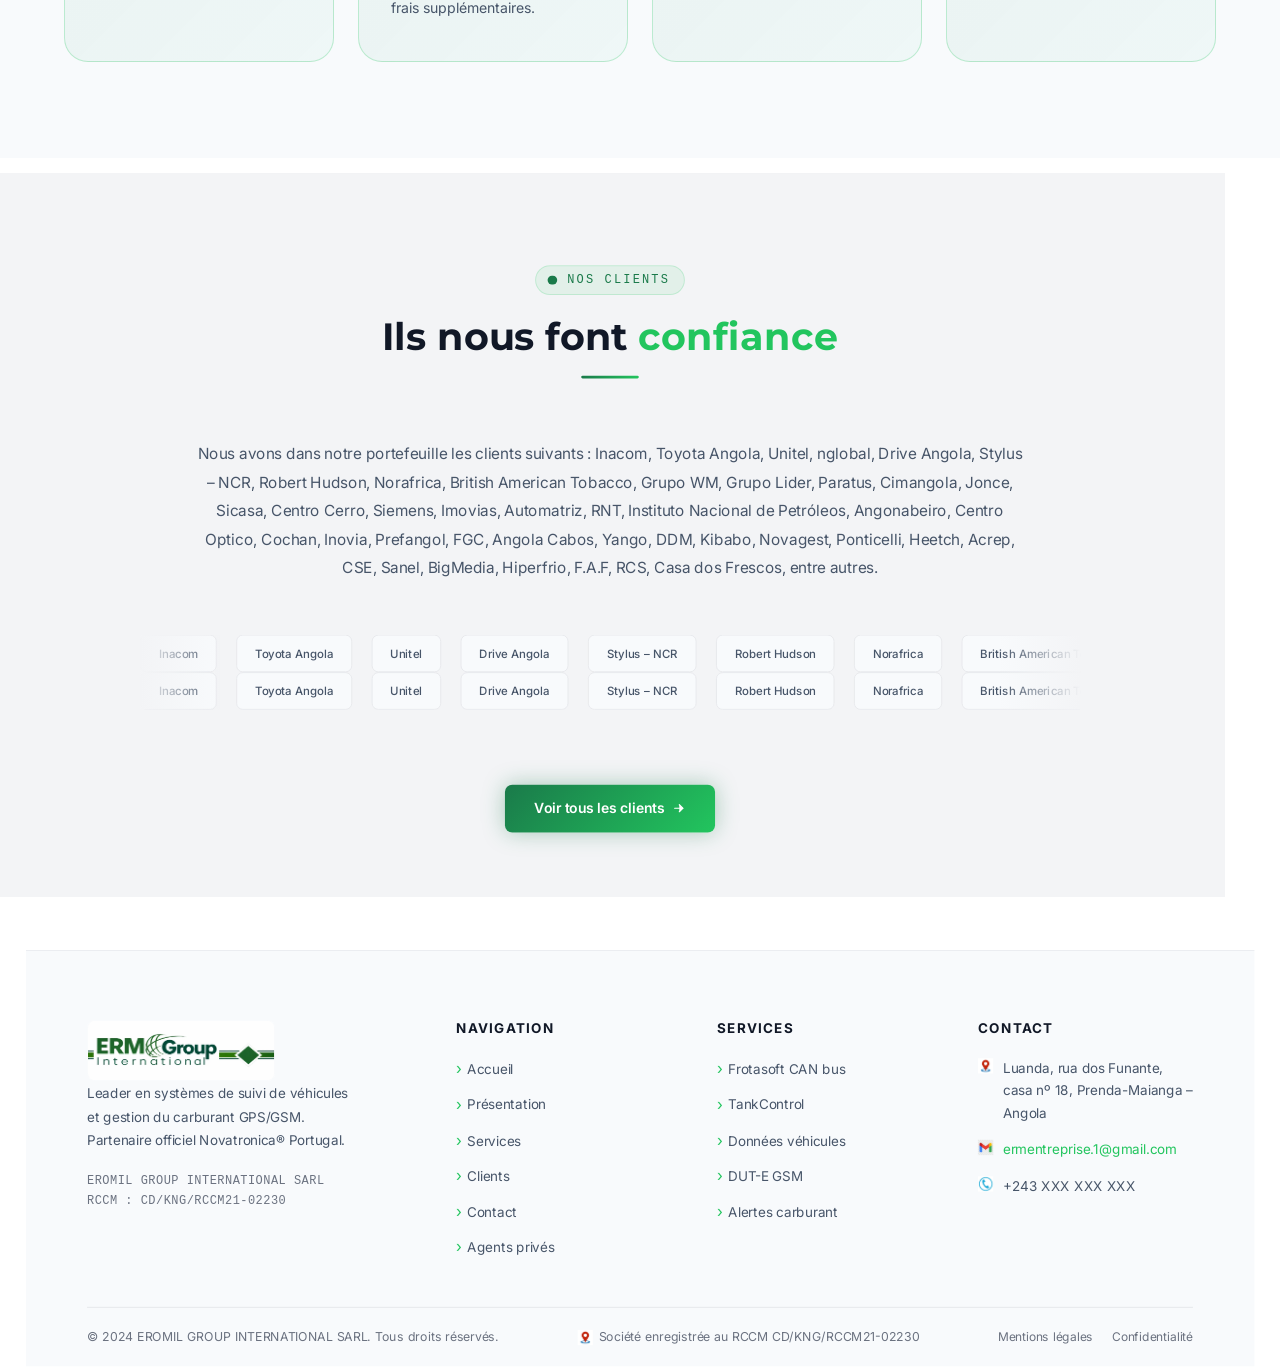
==== commit 3d1dea7a: "Update index.html" ====
--- a/index.html
+++ b/index.html
@@ -364,30 +364,6 @@
             à la consommation lors des trajets grâce au GPS.
           </p>
 
-          <!-- Section Leadership -->
-          <div class="leadership-section">
-            <div class="leadership-image">
-              <img src="images/pca.webp" alt="Monsieur Miguel Mundandi Makiadi - Président du Conseil d'Administration" class="leadership-photo">
-            </div>
-            <div class="leadership-content">
-              <h2>Notre PCA & Coordinateur du projet</h2>
-              <h3>Monsieur Miguel Mundandi Makiadi</h3>
-              <p>
-                Président du Conseil d'Administration, incarne l'excellence et la vision stratégique
-                qui guident notre entreprise. Notre PCA supervise la coordination du projet et veille
-                à l'excellence opérationnelle de nos solutions GPS/GSM.
-              </p>
-              <div class="leadership-contact">
-                <a href="mailto:erm.pca.muguelmundandi@gmail.com" title="Email du PCA" class="lc-link">
-                  <img src="images/mail.webp" alt="Email" style="width: 24px; height: 24px;">
-                </a>
-                <a href="tel:+243813049470" title="Téléphone du PCA" class="lc-link">
-                  <img src="images/tel.webp" alt="Téléphone" style="width: 24px; height: 24px;">
-                </a>
-              </div>
-            </div>
-          </div>
-
           <div class="about-features">
             <div class="feature-chip"><span class="icon"><svg class="svg-icon" viewBox="0 0 24 24" aria-hidden="true"><path d="M12 2a7 7 0 0 0-7 7c0 5.25 7 13 7 13s7-7.75 7-13a7 7 0 0 0-7-7zm0 9.5a2.5 2.5 0 1 1 0-5 2.5 2.5 0 0 1 0 5z"/></svg></span> Suivi GPS temps réel</div>
             <div class="feature-chip"><span class="icon"><svg class="svg-icon" viewBox="0 0 24 24" aria-hidden="true" fill="none" stroke="currentColor" stroke-width="2" stroke-linecap="round" stroke-linejoin="round"><path d="M5 4v16h2V9h11l-2 4 2 4H7V4H5z"/></svg></span> Gestion carburant</div>
--- a/css/style.css
+++ b/css/style.css
@@ -1044,7 +1044,7 @@
 }
 .service-img-wrap img {
   width: 100%;
-  height: 600px;
+  height: auto;
   object-fit: contain;
   transition: transform .5s ease;
 }
@@ -2019,16 +2019,16 @@
 }
 
 /* Délais d'animation */
-.delay-100 { animation-delay: 0.1s; }
-.delay-200 { animation-delay: 0.2s; }
-.delay-300 { animation-delay: 0.3s; }
-.delay-400 { animation-delay: 0.4s; }
-.delay-500 { animation-delay: 0.5s; }
-.delay-600 { animation-delay: 0.6s; }
-.delay-700 { animation-delay: 0.7s; }
-.delay-800 { animation-delay: 0.8s; }
-.delay-900 { animation-delay: 0.9s; }
-.delay-1000 { animation-delay: 1.0s; }
+.delay-100 { transition-delay: 0.1s; }
+.delay-200 { transition-delay: 0.2s; }
+.delay-300 { transition-delay: 0.3s; }
+.delay-400 { transition-delay: 0.4s; }
+.delay-500 { transition-delay: 0.5s; }
+.delay-600 { transition-delay: 0.6s; }
+.delay-700 { transition-delay: 0.7s; }
+.delay-800 { transition-delay: 0.8s; }
+.delay-900 { transition-delay: 0.9s; }
+.delay-1000 { transition-delay: 1.0s; }
 
 /* ── Animations de Scroll Fluides ─────────────────────────── */
 @keyframes vehicleMove {
@@ -2068,44 +2068,43 @@
 
 .scroll-reveal {
   opacity: 0;
-  transform: translateY(60px) scale(0.95);
-  filter: blur(10px);
-  transition: all 1.2s cubic-bezier(0.25, 0.46, 0.45, 0.94);
+  transform: translate3d(0, 60px, 0) scale(0.95);
+  transition: opacity 0.8s cubic-bezier(0.25, 0.46, 0.45, 0.94), transform 0.8s cubic-bezier(0.25, 0.46, 0.45, 0.94);
+  will-change: opacity, transform;
 }
 
 .scroll-reveal.revealed {
   opacity: 1;
-  transform: translateY(0) scale(1);
-  filter: blur(0px);
+  transform: translate3d(0, 0, 0) scale(1);
 }
 
 /* Variations de scroll reveal */
 .scroll-reveal-left {
-  transform: translateX(-30px) scale(0.96);
+  transform: translate3d(-30px, 0, 0) scale(0.96);
 }
 .scroll-reveal-left.revealed {
-  transform: translateX(0) scale(1);
+  transform: translate3d(0, 0, 0) scale(1);
 }
 
 .scroll-reveal-right {
-  transform: translateX(30px) scale(0.96);
+  transform: translate3d(30px, 0, 0) scale(0.96);
 }
 .scroll-reveal-right.revealed {
-  transform: translateX(0) scale(1);
+  transform: translate3d(0, 0, 0) scale(1);
 }
 
 .scroll-reveal-bottom {
-  transform: translateY(30px) scale(0.96);
+  transform: translate3d(0, 30px, 0) scale(0.96);
 }
 .scroll-reveal-bottom.revealed {
-  transform: translateY(0) scale(1);
+  transform: translate3d(0, 0, 0) scale(1);
 }
 
 .scroll-reveal-scale {
-  transform: scale(0.85);
+  transform: translate3d(0, 0, 0) scale(0.85);
 }
 .scroll-reveal-scale.revealed {
-  transform: scale(1);
+  transform: translate3d(0, 0, 0) scale(1);
 }
 
 /* ── Animations d'Entrée pour la Hero ─────────────────────── */
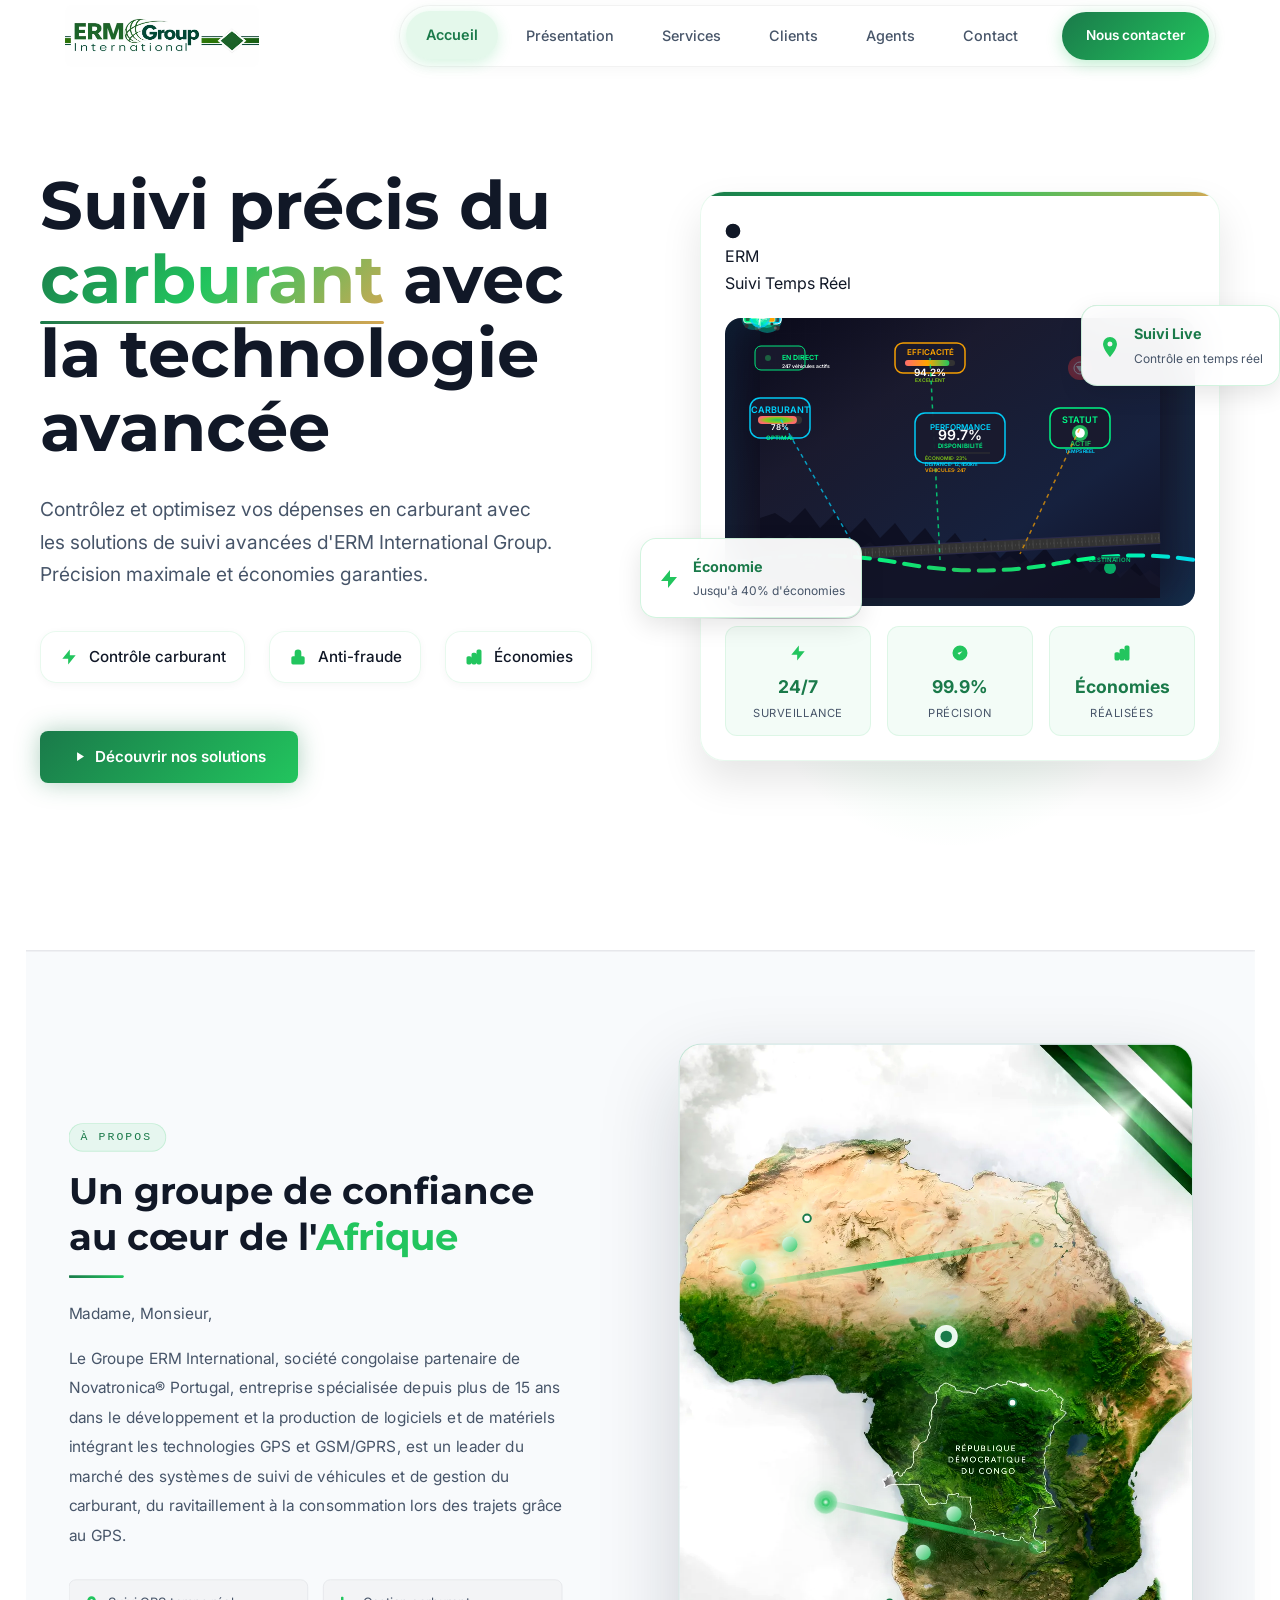
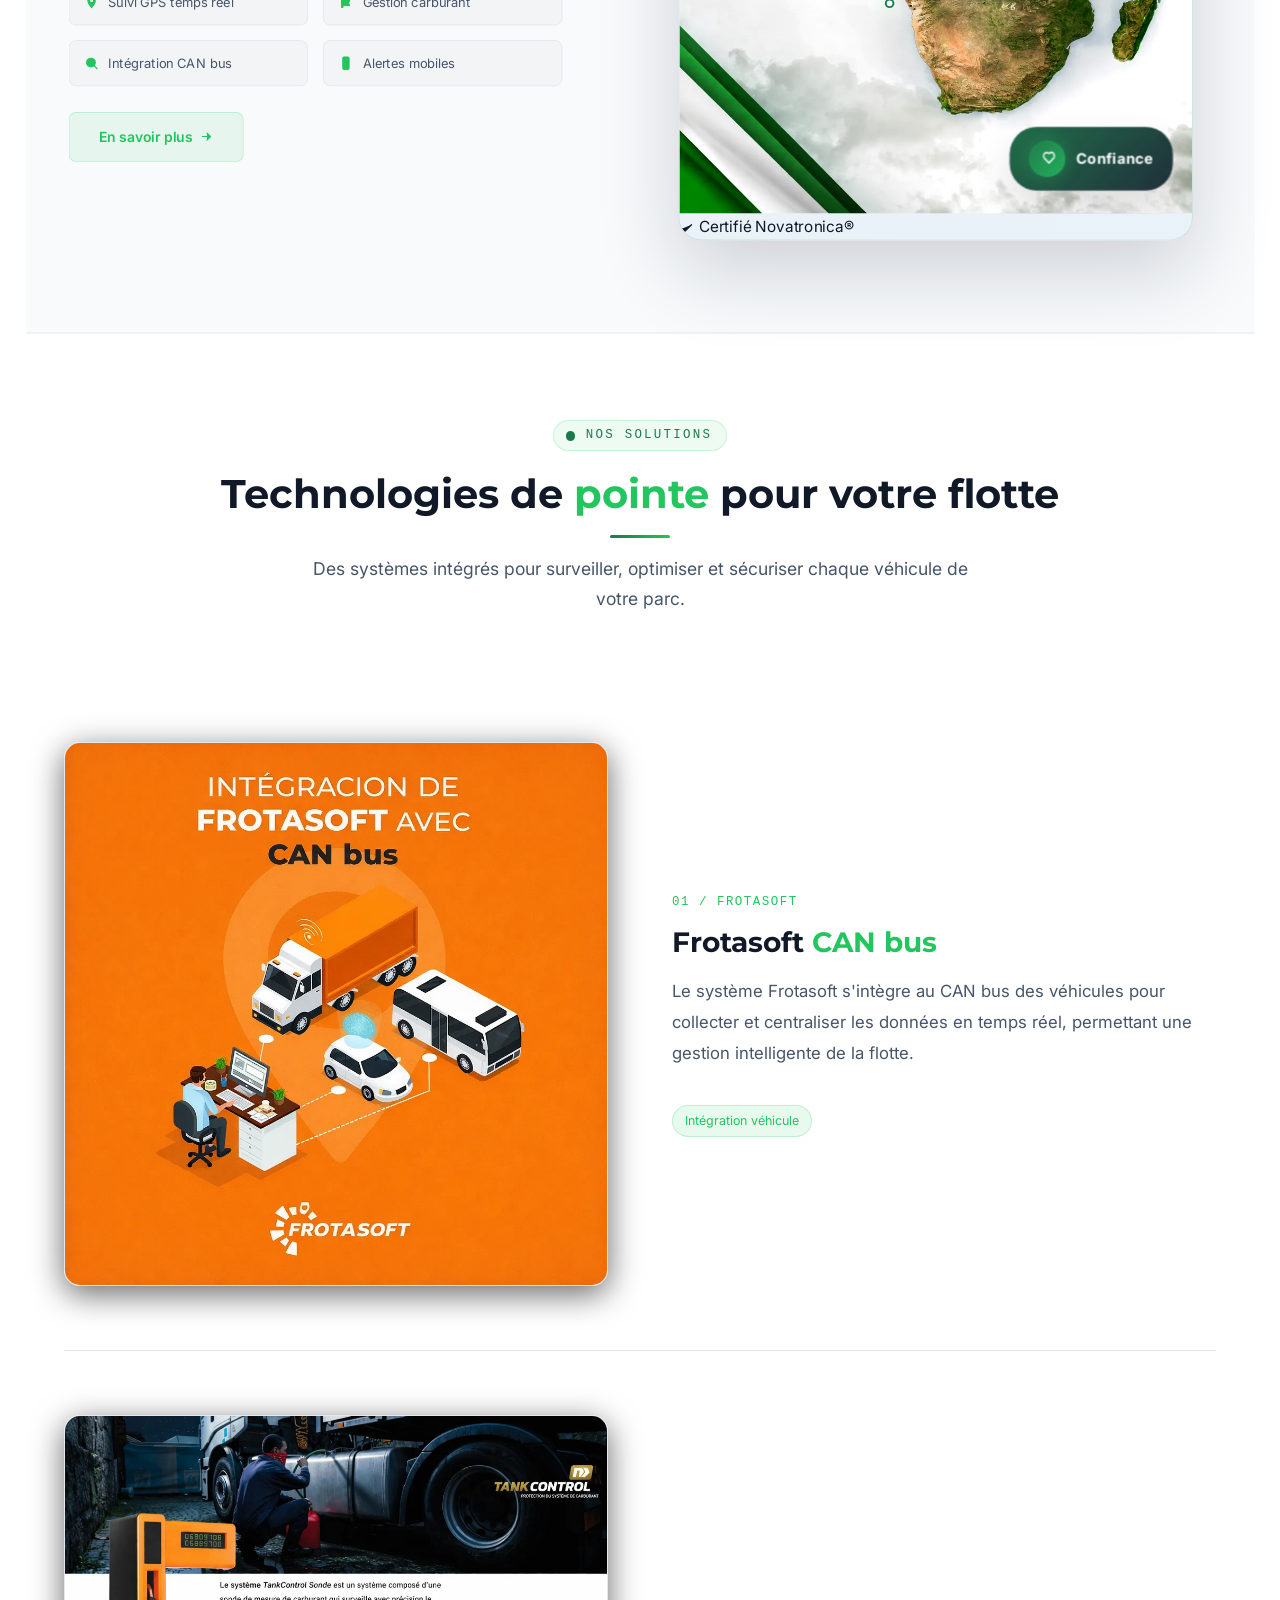
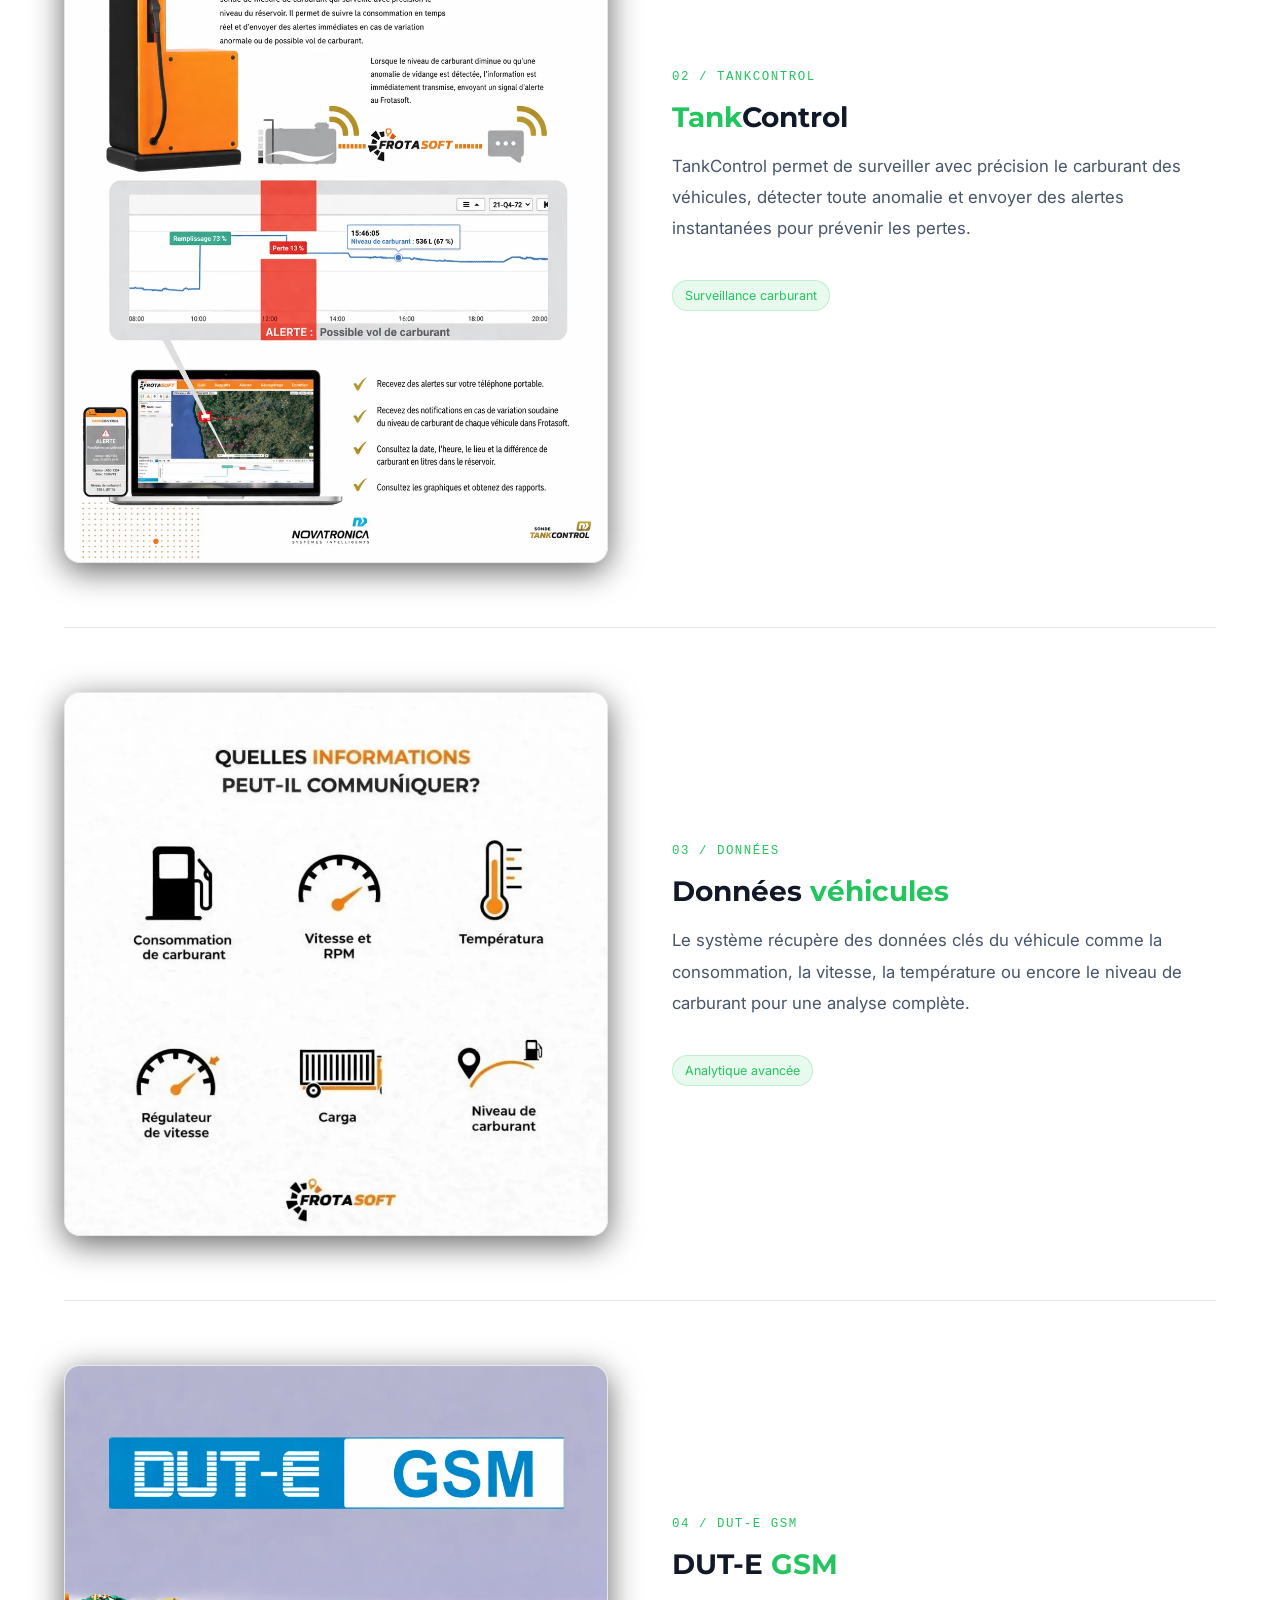
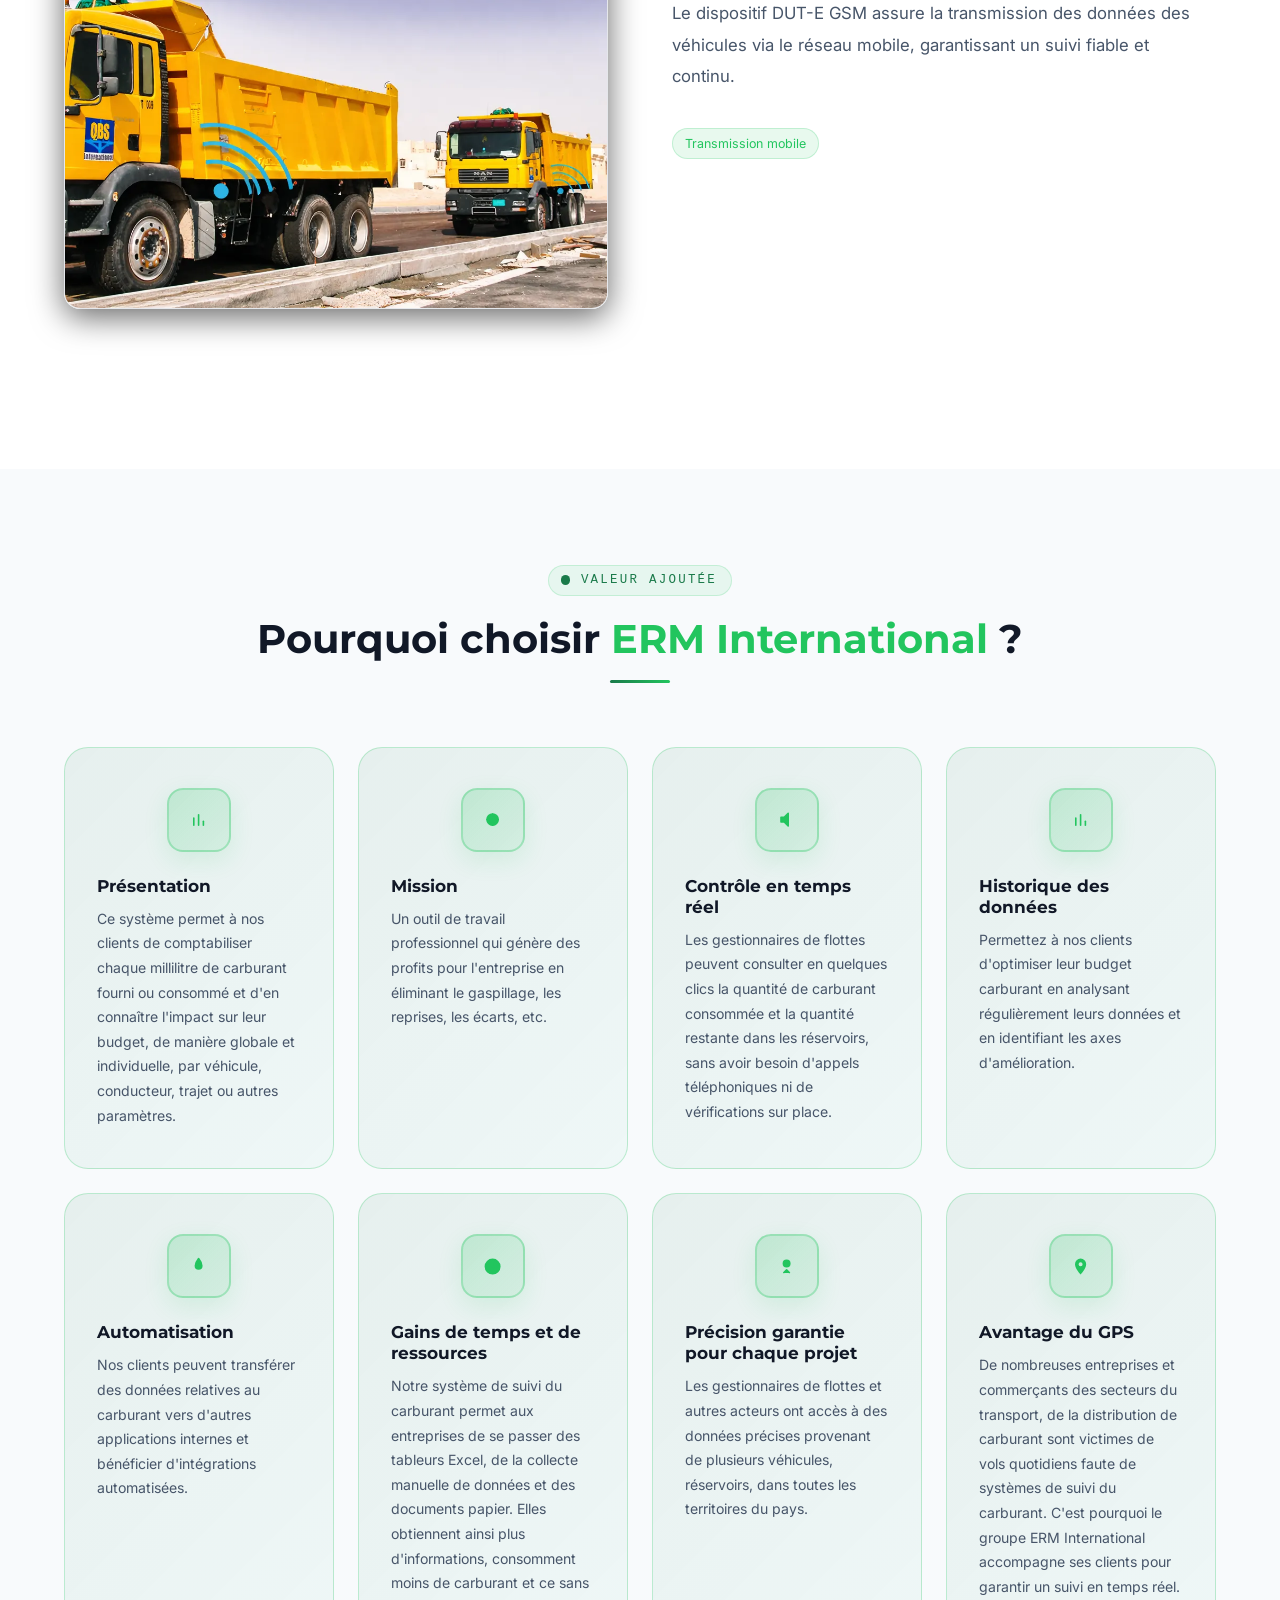
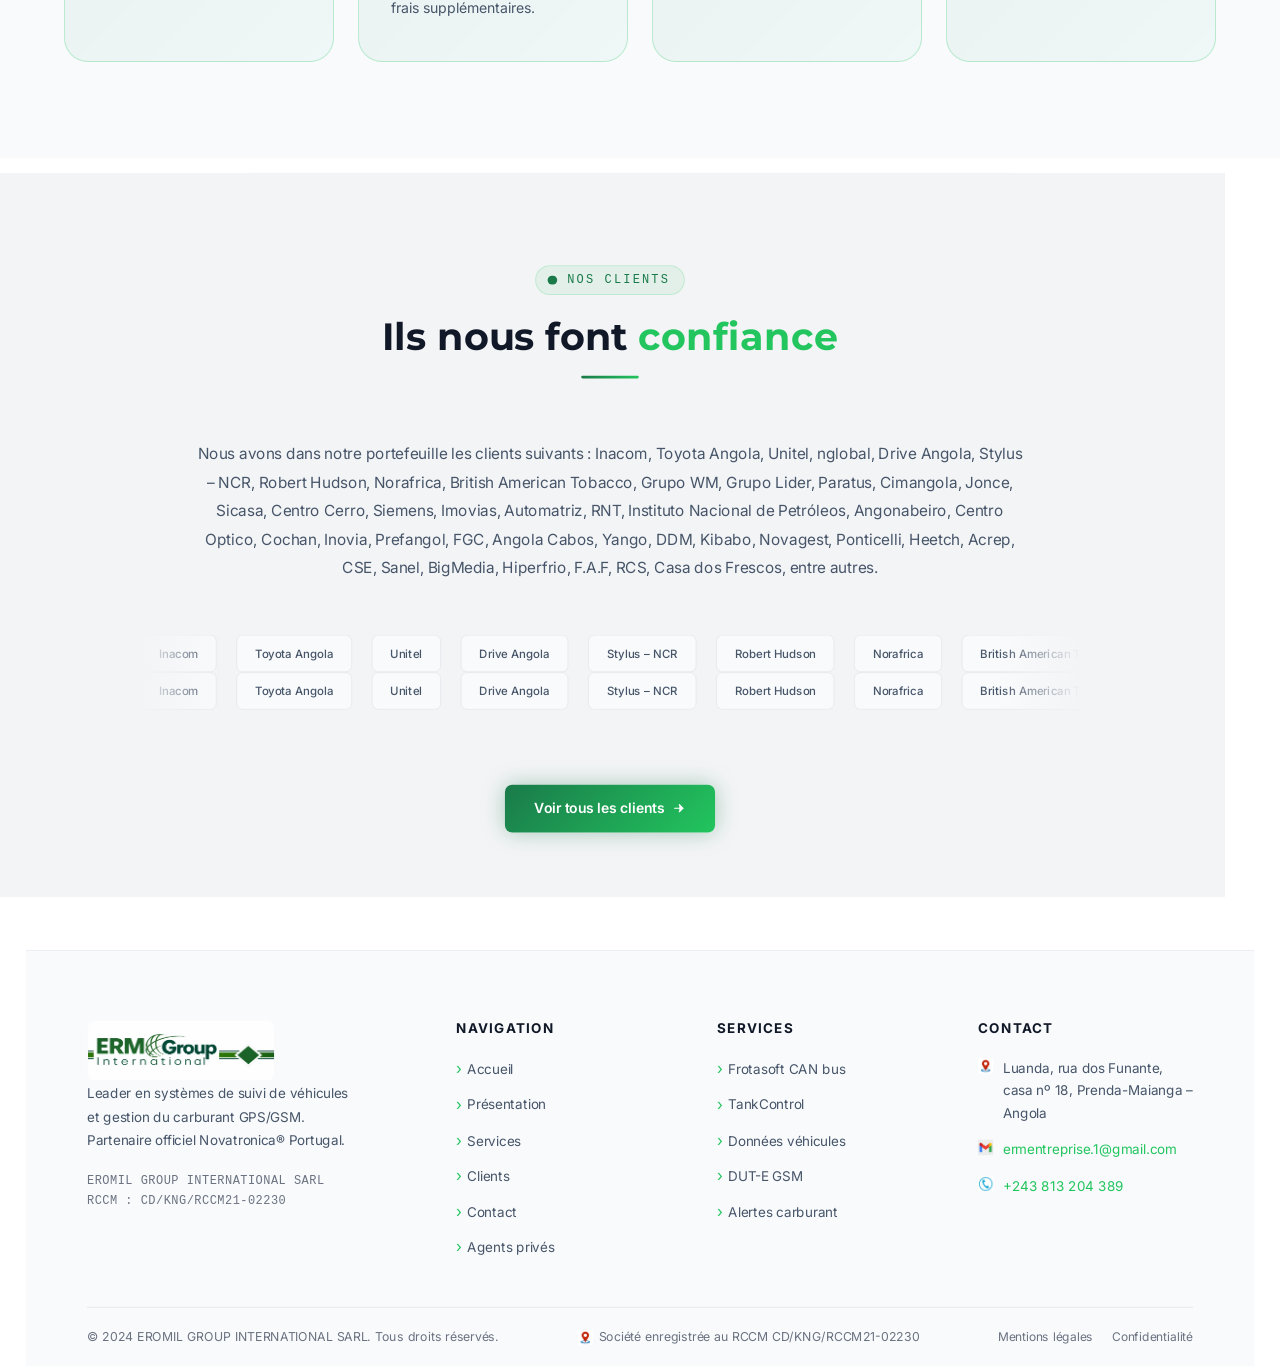
==== commit c79a9c2f: "Update index.html" ====
--- a/index.html
+++ b/index.html
@@ -658,7 +658,7 @@
           </div>
           <div class="footer-contact-item">
             <span class="fc-icon"><img src="images/tel.webp" alt="Téléphone" style="width: 16px; height: 16px;"></span>
-            <span>+243 XXX XXX XXX</span>
+            <a href="tel:+243813204389">+243 813 204 389</a>
           </div>
         </div>
 
--- a/css/style.css
+++ b/css/style.css
@@ -1367,8 +1367,8 @@
   margin-top: 48px;
 }
 .agent-card {
-  background: var(--dark-card);
-  border: 1px solid var(--dark-border);
+  background: #ffffff;
+  border: 1px solid rgba(34, 197, 94, 0.45);
   border-radius: var(--radius-xl);
   padding: 40px 36px;
   position: relative;
@@ -2367,10 +2367,8 @@
 .leadership-photo {
   width: 160px;
   height: 160px;
-  object-fit: cover;
-  border-radius: 50%;
-  border: 2px solid var(--green-primary);
-  box-shadow: var(--shadow-md);
+  object-fit: contain;
+  background: var(--dark-bg);
 }
 
 .leadership-content {
@@ -2398,6 +2396,132 @@
   color: var(--text-secondary);
   line-height: 1.7;
   font-size: 1rem;
+}
+
+/* ── PCA Leader (Agents Page) ─────────────────────────────── */
+.pca-leader {
+  display: grid;
+  grid-template-columns: 380px 1fr;
+  gap: 56px;
+  align-items: center;
+  padding: 56px 48px;
+  margin-bottom: 64px;
+  background: #ffffff;
+  border: 1px solid rgba(34, 197, 94, 0.35);
+  border-radius: var(--radius-lg);
+  box-shadow: 0 0 24px rgba(0, 0, 0, 0.08);
+  transition: transform var(--transition), box-shadow var(--transition), border-color var(--transition);
+}
+
+.pca-leader:hover {
+  transform: translateY(-4px);
+  box-shadow: 0 0 32px rgba(34, 197, 94, 0.15);
+  border-color: rgba(34, 197, 94, 0.5);
+}
+
+.pca-visual {
+  position: relative;
+  border-radius: var(--radius-lg);
+  overflow: hidden;
+}
+
+.pca-visual img {
+  width: 100%;
+  height: 380px;
+  object-fit: contain;
+  background: var(--dark-bg);
+  border-radius: 0;
+  box-shadow: var(--shadow-lg);
+}
+
+.pca-badge {
+  display: inline-block;
+  padding: 6px 14px;
+  background: rgba(34, 197, 94, 0.15);
+  color: var(--green-light);
+  font-size: 0.75rem;
+  font-weight: 700;
+  letter-spacing: 1px;
+  border-radius: 20px;
+  text-transform: uppercase;
+  margin-bottom: 16px;
+}
+
+.pca-title-group {
+  margin-bottom: 20px;
+}
+
+.pca-role {
+  font-size: 0.95rem;
+  color: var(--green-primary);
+  font-weight: 600;
+  margin-bottom: 8px;
+}
+
+.pca-title-group h2 {
+  font-size: 2.2rem;
+  font-weight: 700;
+  color: var(--text-primary);
+  line-height: 1.2;
+  margin: 0;
+}
+
+.pca-bio {
+  font-size: 1.05rem;
+  line-height: 1.8;
+  color: var(--text-secondary);
+  margin-bottom: 28px;
+}
+
+.pca-contact {
+  display: flex;
+  gap: 16px;
+}
+
+.pca-contact a {
+  display: flex;
+  align-items: center;
+  justify-content: center;
+  width: 44px;
+  height: 44px;
+  background: rgba(34, 197, 94, 0.12);
+  border: 1px solid rgba(34, 197, 94, 0.3);
+  border-radius: 50%;
+  transition: all 0.3s ease;
+}
+
+.pca-contact a:hover {
+  background: var(--green-primary);
+  border-color: var(--green-primary);
+  transform: translateY(-4px);
+}
+
+.pca-contact img {
+  width: 20px;
+  height: 20px;
+  filter: brightness(1);
+}
+
+.pca-contact a:hover img {
+  filter: brightness(0) invert(1);
+}
+
+@media (max-width: 768px) {
+  .pca-leader {
+    grid-template-columns: 1fr;
+    gap: 32px;
+    padding: 32px 24px;
+  }
+  
+  .pca-visual img,
+  .pca-visual::after {
+    height: auto;
+    max-height: 300px;
+  }
+  
+  .pca-title-group h2 {
+    font-size: 1.8rem;
+  }
 }
 
 .leadership-contact {
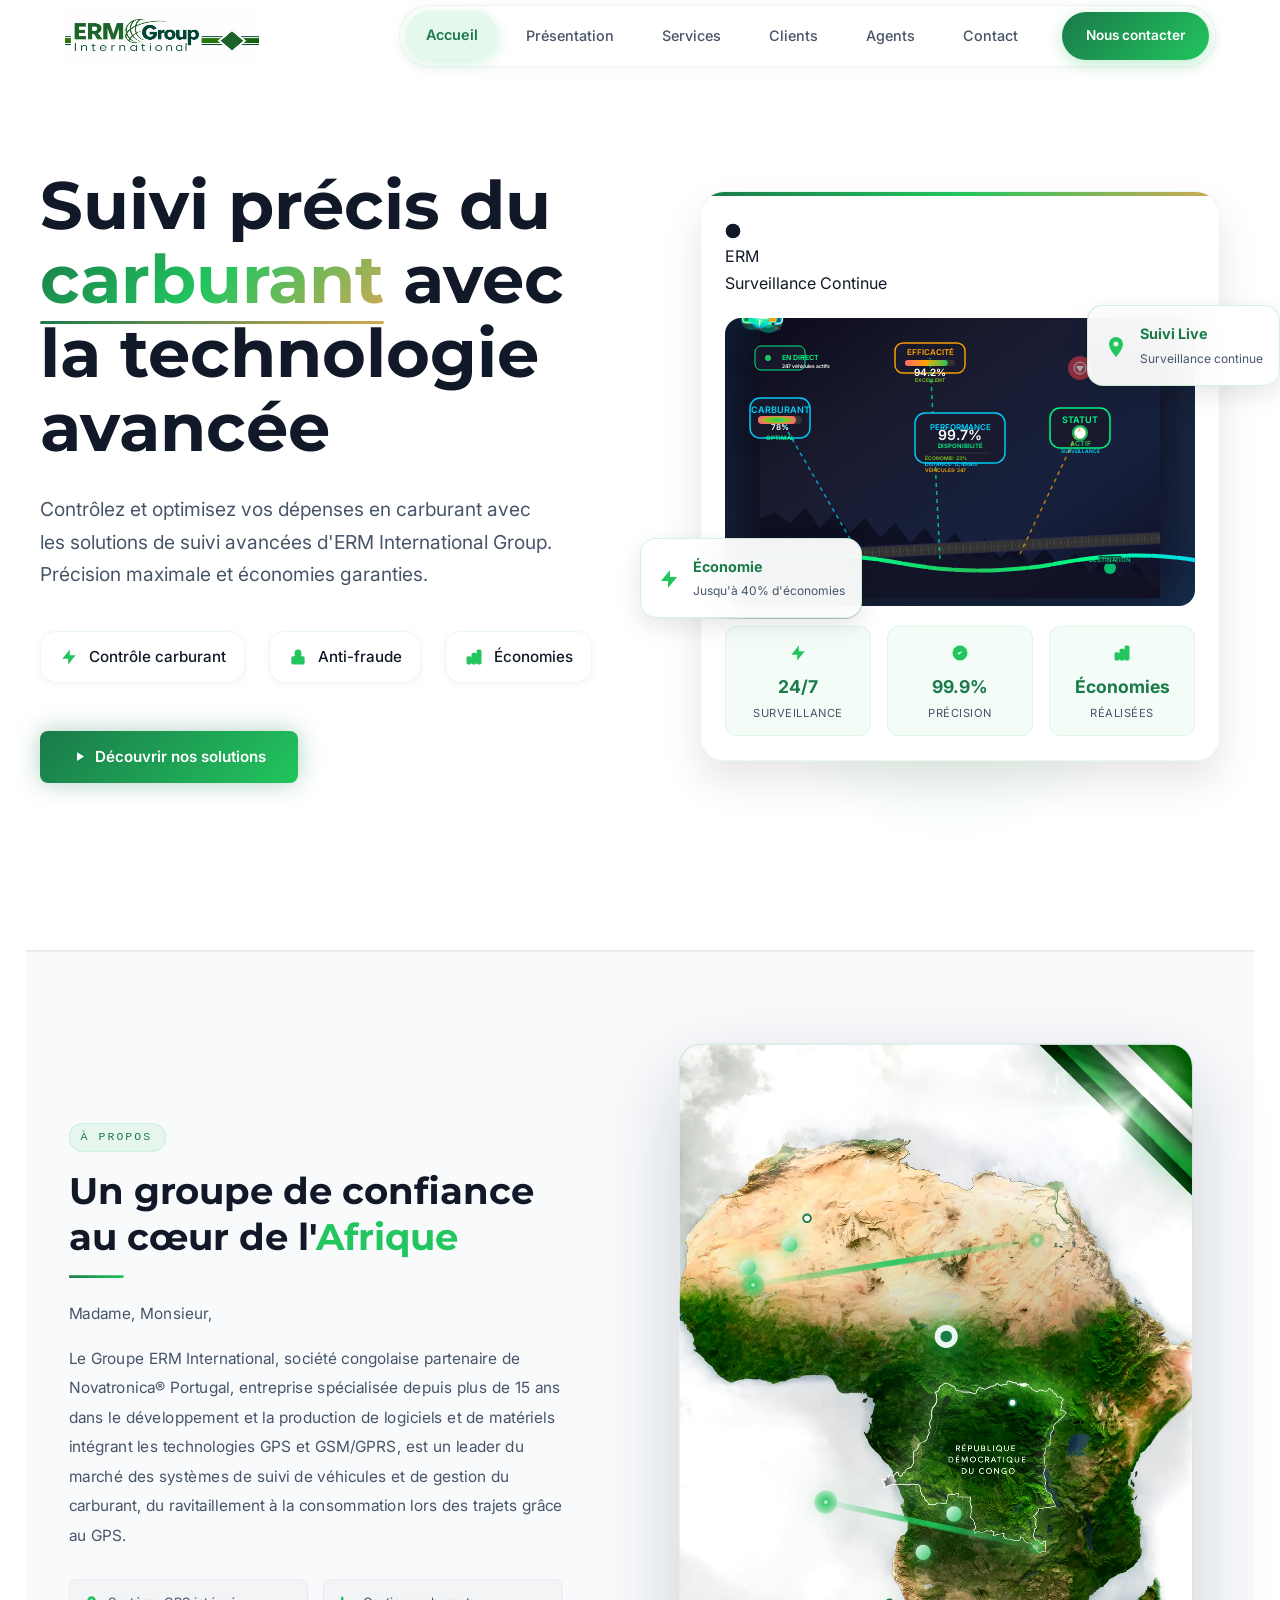
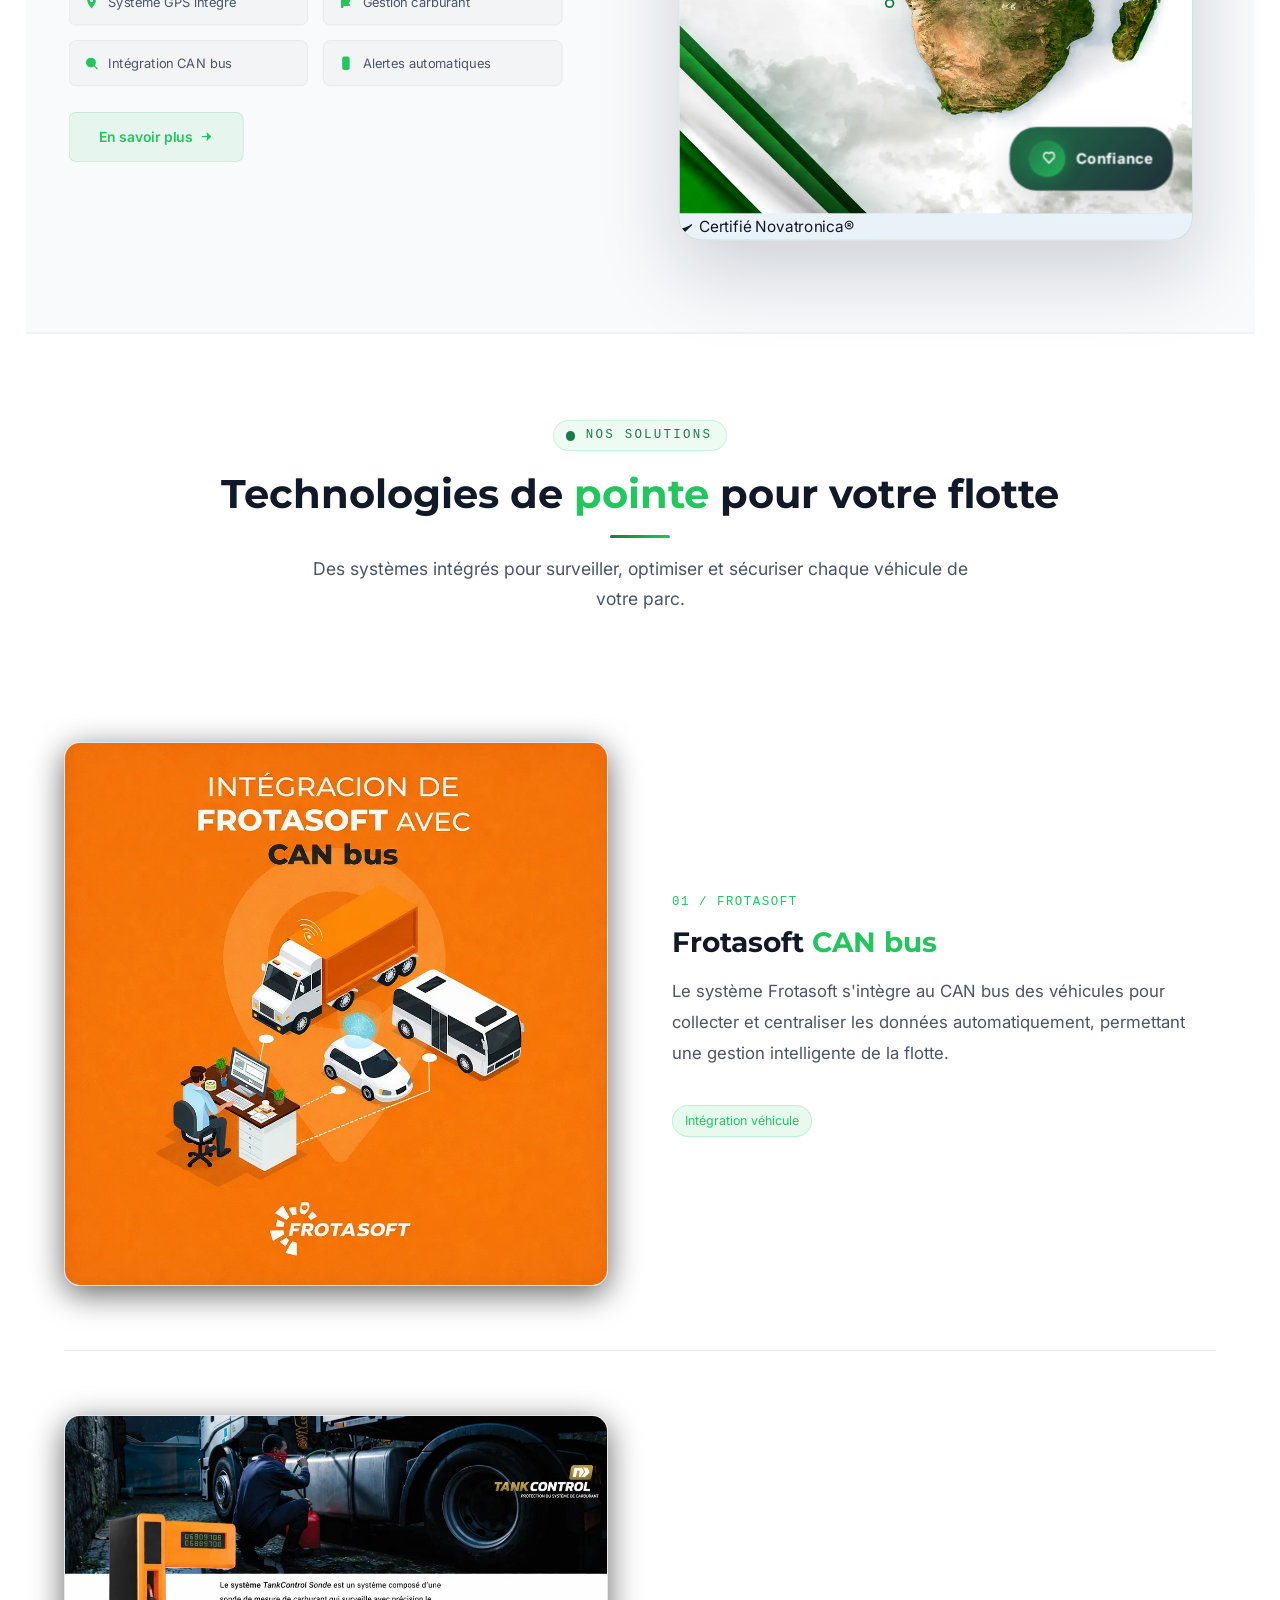
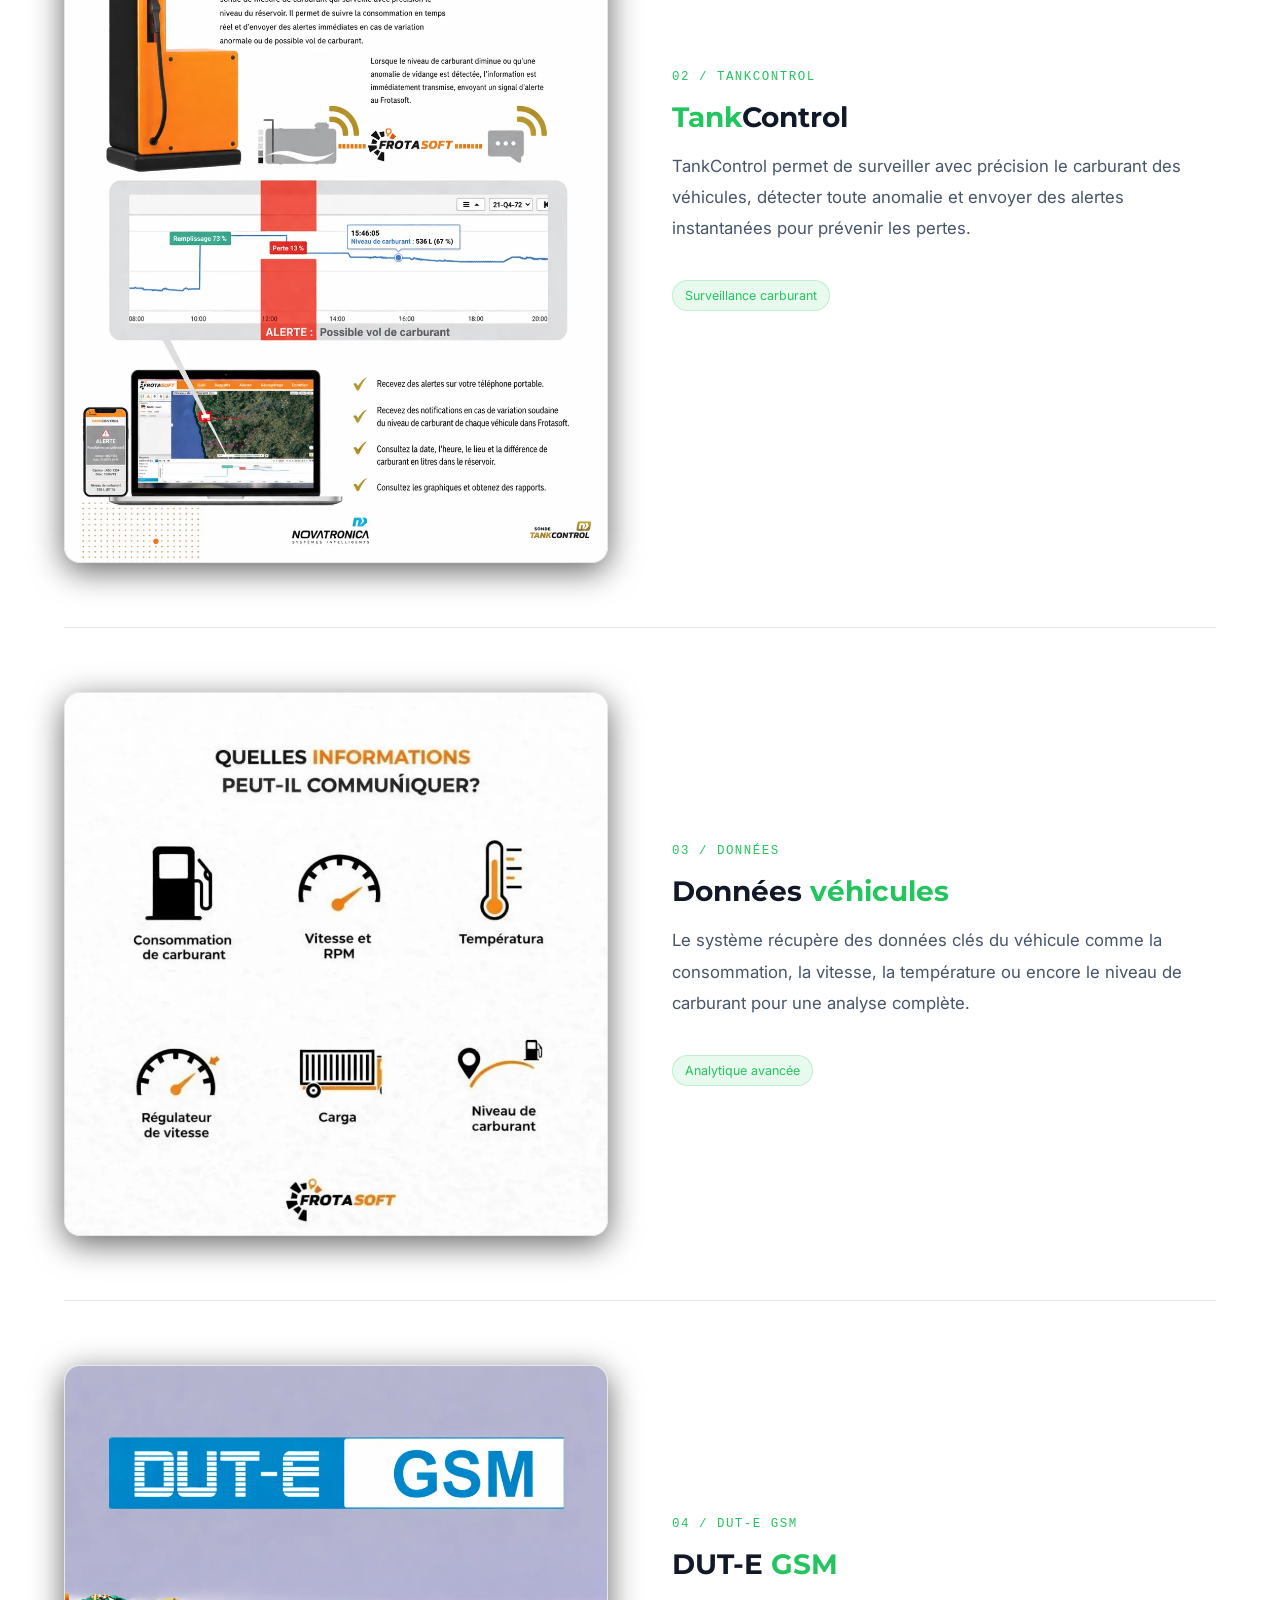
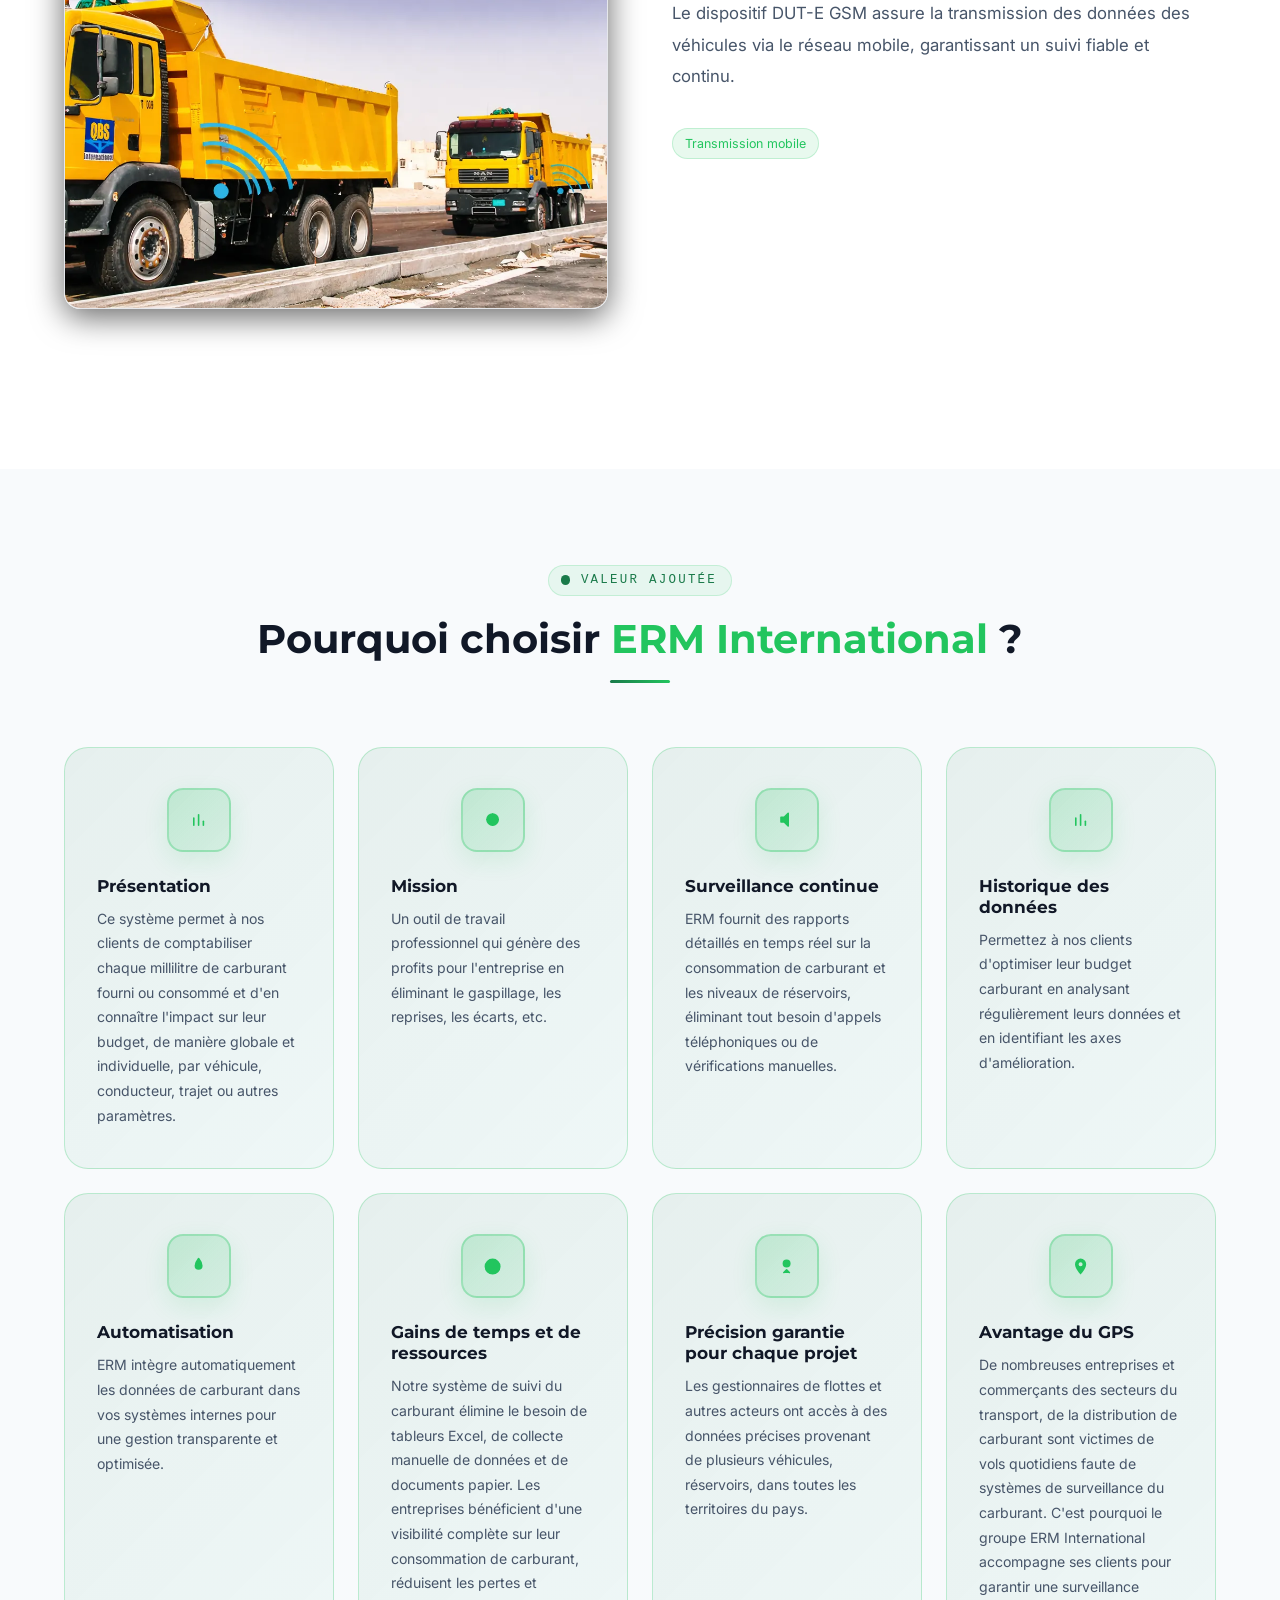
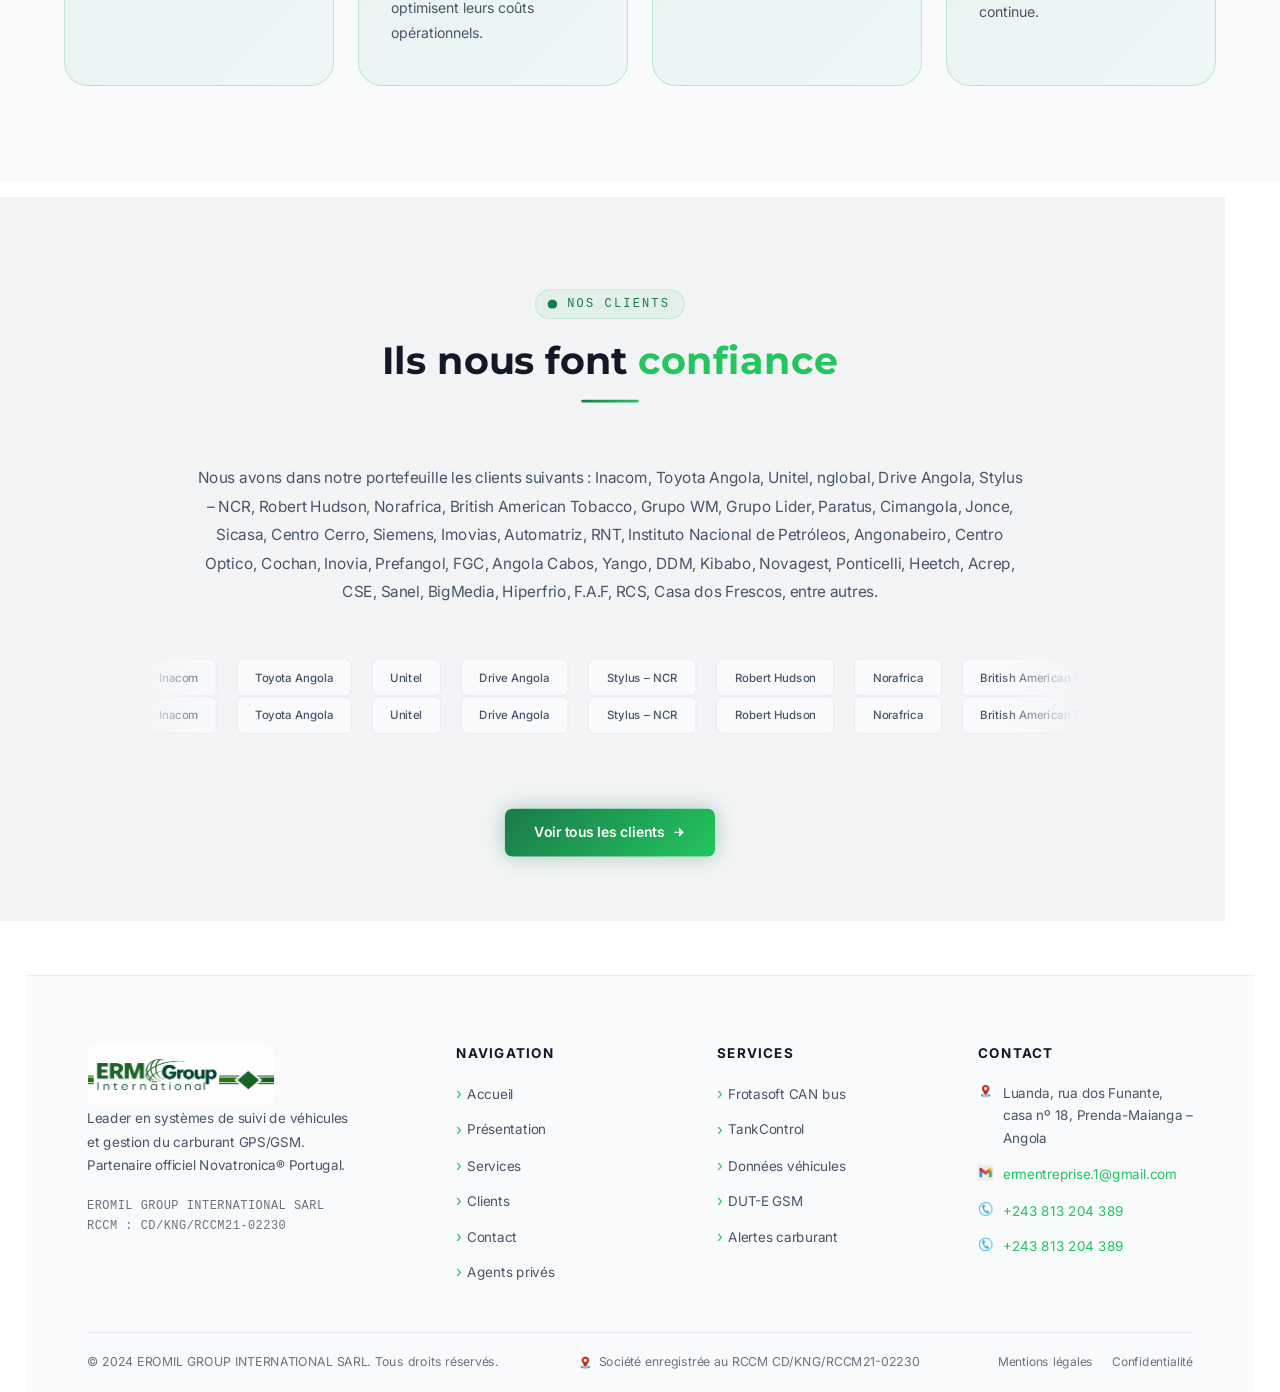
==== commit e9017790: "Update index.html" ====
--- a/index.html
+++ b/index.html
@@ -81,7 +81,7 @@
               </div>
               <div class="brand-text">
                 <div class="brand-name">ERM</div>
-                <div class="brand-tag">Suivi Temps Réel</div>
+                <div class="brand-tag">Surveillance Continue</div>
               </div>
             </div>
           </div>
@@ -217,7 +217,7 @@
                   <animate attributeName="r" values="4;6;4" dur="2s" repeatCount="indefinite"/>
                 </circle>
                 <text x="0" y="18" text-anchor="middle" fill="#22c55e" font-size="7" font-weight="bold">ACTIF</text>
-                <text x="0" y="25" text-anchor="middle" fill="#00d4ff" font-size="5">TEMPS RÉEL</text>
+                <text x="0" y="25" text-anchor="middle" fill="#00d4ff" font-size="5">SURVEILLANCE</text>
               </g>
 
               <!-- Efficiency meter -->
@@ -322,7 +322,7 @@
             </div>
             <div class="card-content">
               <div class="card-value">Suivi Live</div>
-              <div class="card-label">Contrôle en temps réel</div>
+              <div class="card-label">Surveillance continue</div>
             </div>
           </div>
           <div class="floating-card card-2">
@@ -365,10 +365,10 @@
           </p>
 
           <div class="about-features">
-            <div class="feature-chip"><span class="icon"><svg class="svg-icon" viewBox="0 0 24 24" aria-hidden="true"><path d="M12 2a7 7 0 0 0-7 7c0 5.25 7 13 7 13s7-7.75 7-13a7 7 0 0 0-7-7zm0 9.5a2.5 2.5 0 1 1 0-5 2.5 2.5 0 0 1 0 5z"/></svg></span> Suivi GPS temps réel</div>
+            <div class="feature-chip"><span class="icon"><svg class="svg-icon" viewBox="0 0 24 24" aria-hidden="true"><path d="M12 2a7 7 0 0 0-7 7c0 5.25 7 13 7 13s7-7.75 7-13a7 7 0 0 0-7-7zm0 9.5a2.5 2.5 0 1 1 0-5 2.5 2.5 0 0 1 0 5z"/></svg></span> Système GPS intégré</div>
             <div class="feature-chip"><span class="icon"><svg class="svg-icon" viewBox="0 0 24 24" aria-hidden="true" fill="none" stroke="currentColor" stroke-width="2" stroke-linecap="round" stroke-linejoin="round"><path d="M5 4v16h2V9h11l-2 4 2 4H7V4H5z"/></svg></span> Gestion carburant</div>
             <div class="feature-chip"><span class="icon"><svg class="svg-icon" viewBox="0 0 24 24" aria-hidden="true" fill="none" stroke="currentColor" stroke-width="2" stroke-linecap="round"><circle cx="11" cy="11" r="7"/><path d="M16 16l5 5"/></svg></span> Intégration CAN bus</div>
-            <div class="feature-chip"><span class="icon"><svg class="svg-icon" viewBox="0 0 24 24" aria-hidden="true" fill="none" stroke="currentColor" stroke-width="2" stroke-linecap="round" stroke-linejoin="round"><rect x="7" y="2" width="10" height="20" rx="2"/><path d="M12 18h.01"/></svg></span> Alertes mobiles</div>
+            <div class="feature-chip"><span class="icon"><svg class="svg-icon" viewBox="0 0 24 24" aria-hidden="true" fill="none" stroke="currentColor" stroke-width="2" stroke-linecap="round" stroke-linejoin="round"><rect x="7" y="2" width="10" height="20" rx="2"/><path d="M12 18h.01"/></svg></span> Alertes automatiques</div>
           </div>
           <a href="about.html" class="btn btn-ghost" style="margin-top:28px;">
             En savoir plus <svg class="svg-icon" viewBox="0 0 24 24" aria-hidden="true" fill="none" stroke="currentColor" stroke-width="2" stroke-linecap="round" stroke-linejoin="round"><path d="M5 12h14"/><path d="M13 6l6 6-6 6"/></svg>
@@ -429,7 +429,7 @@
           <h3>Frotasoft <span class="green">CAN bus</span></h3>
           <p>
             Le système Frotasoft s'intègre au CAN bus des véhicules pour collecter et
-            centraliser les données en temps réel, permettant une gestion intelligente
+            centraliser les données automatiquement, permettant une gestion intelligente
             de la flotte.
           </p>
           <span class="service-tag">Intégration véhicule</span>
@@ -516,8 +516,8 @@
 
         <div class="adv-card scroll-reveal-left delay-300">
           <div class="adv-icon"><svg class="svg-icon" viewBox="0 0 24 24" aria-hidden="true" fill="none" stroke="currentColor" stroke-width="2" stroke-linecap="round" stroke-linejoin="round"><path d="M5 9v6h4l5 5V4L9 9H5z"/></svg></div>
-          <h4>Contrôle en temps réel</h4>
-          <p>Les gestionnaires de flottes peuvent consulter en quelques clics la quantité de carburant consommée et la quantité restante dans les réservoirs, sans avoir besoin d'appels téléphoniques ni de vérifications sur place.</p>
+          <h4>Surveillance continue</h4>
+          <p>ERM fournit des rapports détaillés en temps réel sur la consommation de carburant et les niveaux de réservoirs, éliminant tout besoin d'appels téléphoniques ou de vérifications manuelles.</p>
         </div>
 
         <div class="adv-card scroll-reveal-right delay-400">
@@ -529,13 +529,13 @@
         <div class="adv-card scroll-reveal-left delay-500">
           <div class="adv-icon"><svg class="svg-icon" viewBox="0 0 24 24" aria-hidden="true" fill="none" stroke="currentColor" stroke-width="2" stroke-linecap="round" stroke-linejoin="round"><path d="M12 2s-4 5-4 9a4 4 0 0 0 8 0c0-4-4-9-4-9z"/><path d="M12 12s-1.5-2.5-1.5-4.5A1.5 1.5 0 0 1 12 6s1.5 2.5 1.5 4.5A1.5 1.5 0 0 1 12 12z"/></svg></div>
           <h4>Automatisation</h4>
-          <p>Nos clients peuvent transférer des données relatives au carburant vers d'autres applications internes et bénéficier d'intégrations automatisées.</p>
+          <p>ERM intègre automatiquement les données de carburant dans vos systèmes internes pour une gestion transparente et optimisée.</p>
         </div>
 
         <div class="adv-card scroll-reveal-right delay-600">
           <div class="adv-icon"><svg class="svg-icon" viewBox="0 0 24 24" aria-hidden="true" fill="none" stroke="currentColor" stroke-width="2" stroke-linecap="round" stroke-linejoin="round"><circle cx="12" cy="12" r="9"/><path d="M12 7v5l3 3"/></svg></div>
           <h4>Gains de temps et de ressources</h4>
-          <p>Notre système de suivi du carburant permet aux entreprises de se passer des tableurs Excel, de la collecte manuelle de données et des documents papier. Elles obtiennent ainsi plus d'informations, consomment moins de carburant et ce sans frais supplémentaires.</p>
+          <p>Notre système de suivi du carburant élimine le besoin de tableurs Excel, de collecte manuelle de données et de documents papier. Les entreprises bénéficient d'une visibilité complète sur leur consommation de carburant, réduisent les pertes et optimisent leurs coûts opérationnels.</p>
         </div>
 
         <div class="adv-card scroll-reveal-left delay-700">
@@ -547,7 +547,7 @@
         <div class="adv-card scroll-reveal-bottom delay-800">
           <div class="adv-icon"><svg class="svg-icon" viewBox="0 0 24 24" aria-hidden="true"><path d="M12 2a7 7 0 0 0-7 7c0 5.25 7 13 7 13s7-7.75 7-13a7 7 0 0 0-7-7zm0 9.5a2.5 2.5 0 1 1 0-5 2.5 2.5 0 0 1 0 5z"/></svg></div>
           <h4>Avantage du GPS</h4>
-          <p>De nombreuses entreprises et commerçants des secteurs du transport, de la distribution de carburant sont victimes de vols quotidiens faute de systèmes de suivi du carburant. C'est pourquoi le groupe ERM International accompagne ses clients pour garantir un suivi en temps réel.</p>
+          <p>De nombreuses entreprises et commerçants des secteurs du transport, de la distribution de carburant sont victimes de vols quotidiens faute de systèmes de surveillance du carburant. C'est pourquoi le groupe ERM International accompagne ses clients pour garantir une surveillance continue.</p>
         </div>
 
       </div>
@@ -660,6 +660,10 @@
             <span class="fc-icon"><img src="images/tel.webp" alt="Téléphone" style="width: 16px; height: 16px;"></span>
             <a href="tel:+243813204389">+243 813 204 389</a>
           </div>
+          <div class="footer-contact-item">
+            <span class="fc-icon"><img src="images/tel.webp" alt="Téléphone secondaire" style="width: 16px; height: 16px;"></span>
+            <a href="tel:+243813204389">+243 813 204 389</a>
+          </div>
         </div>
 
       </div>
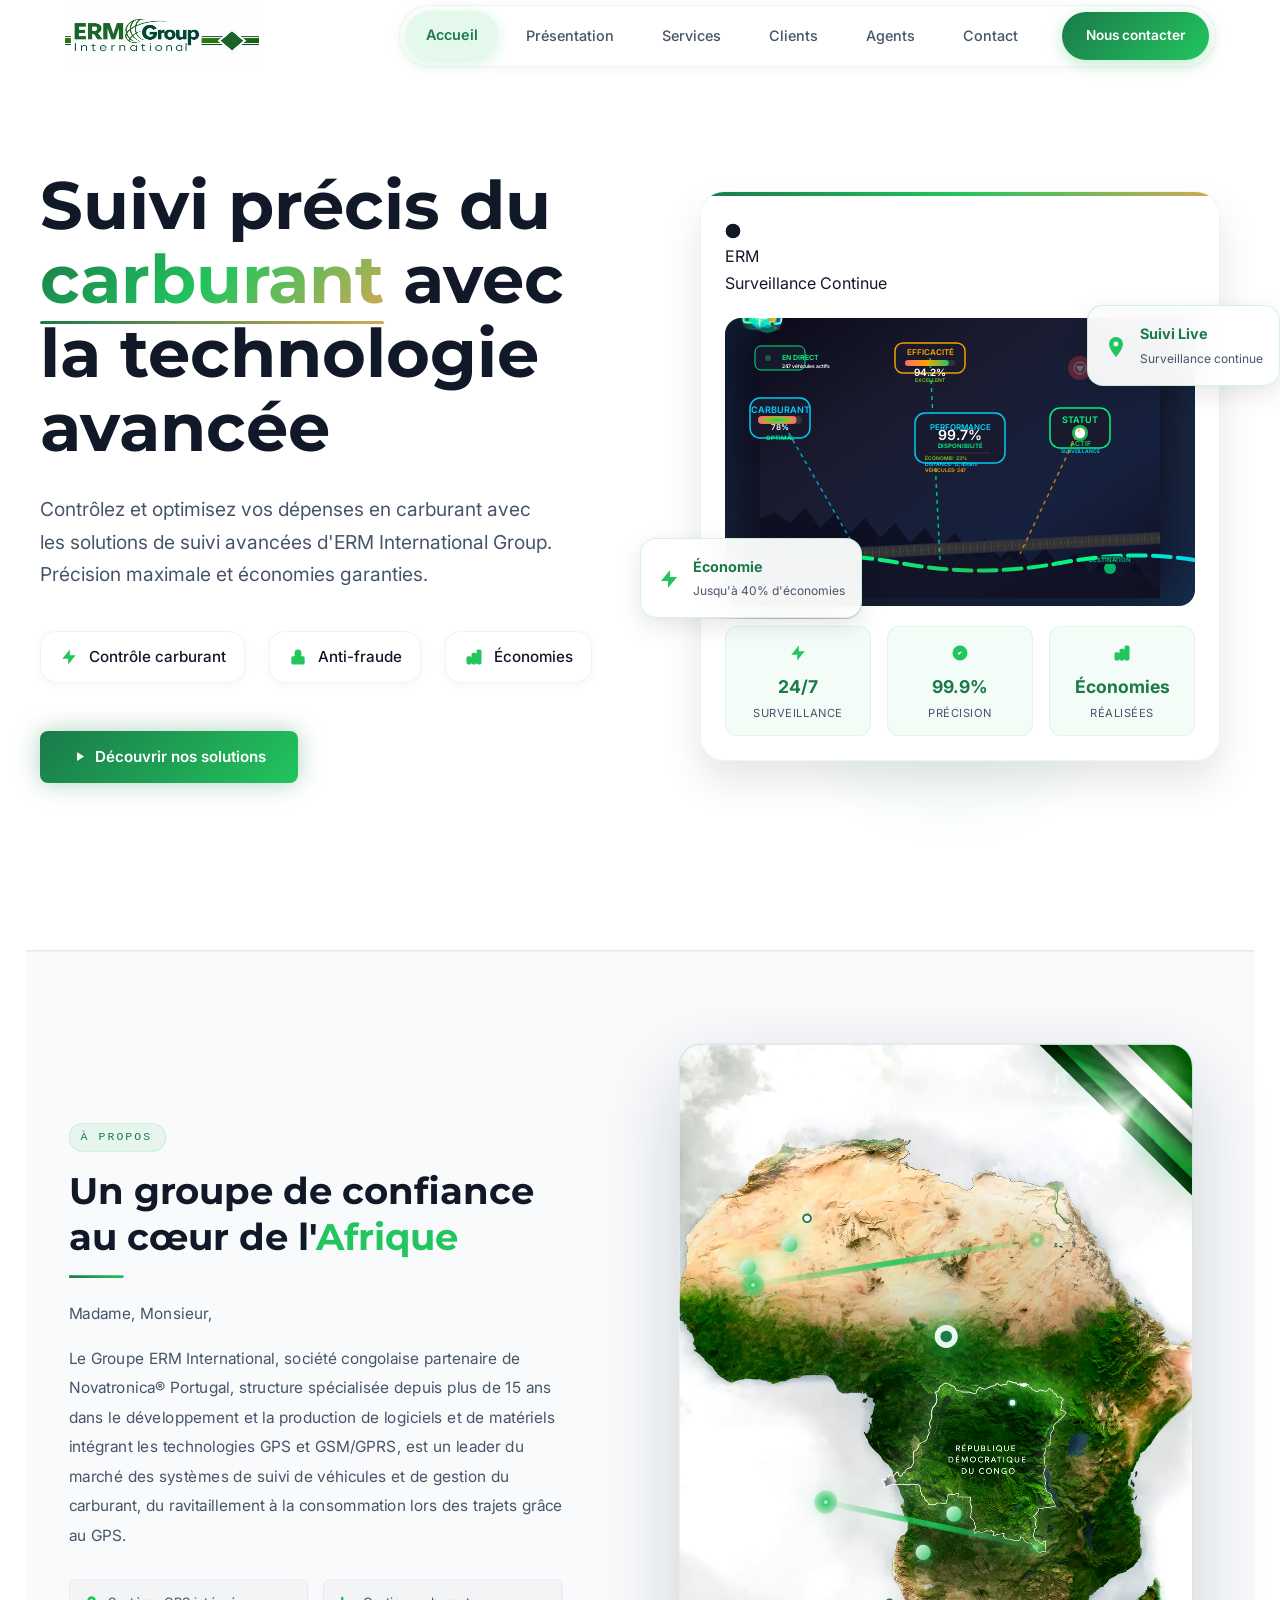
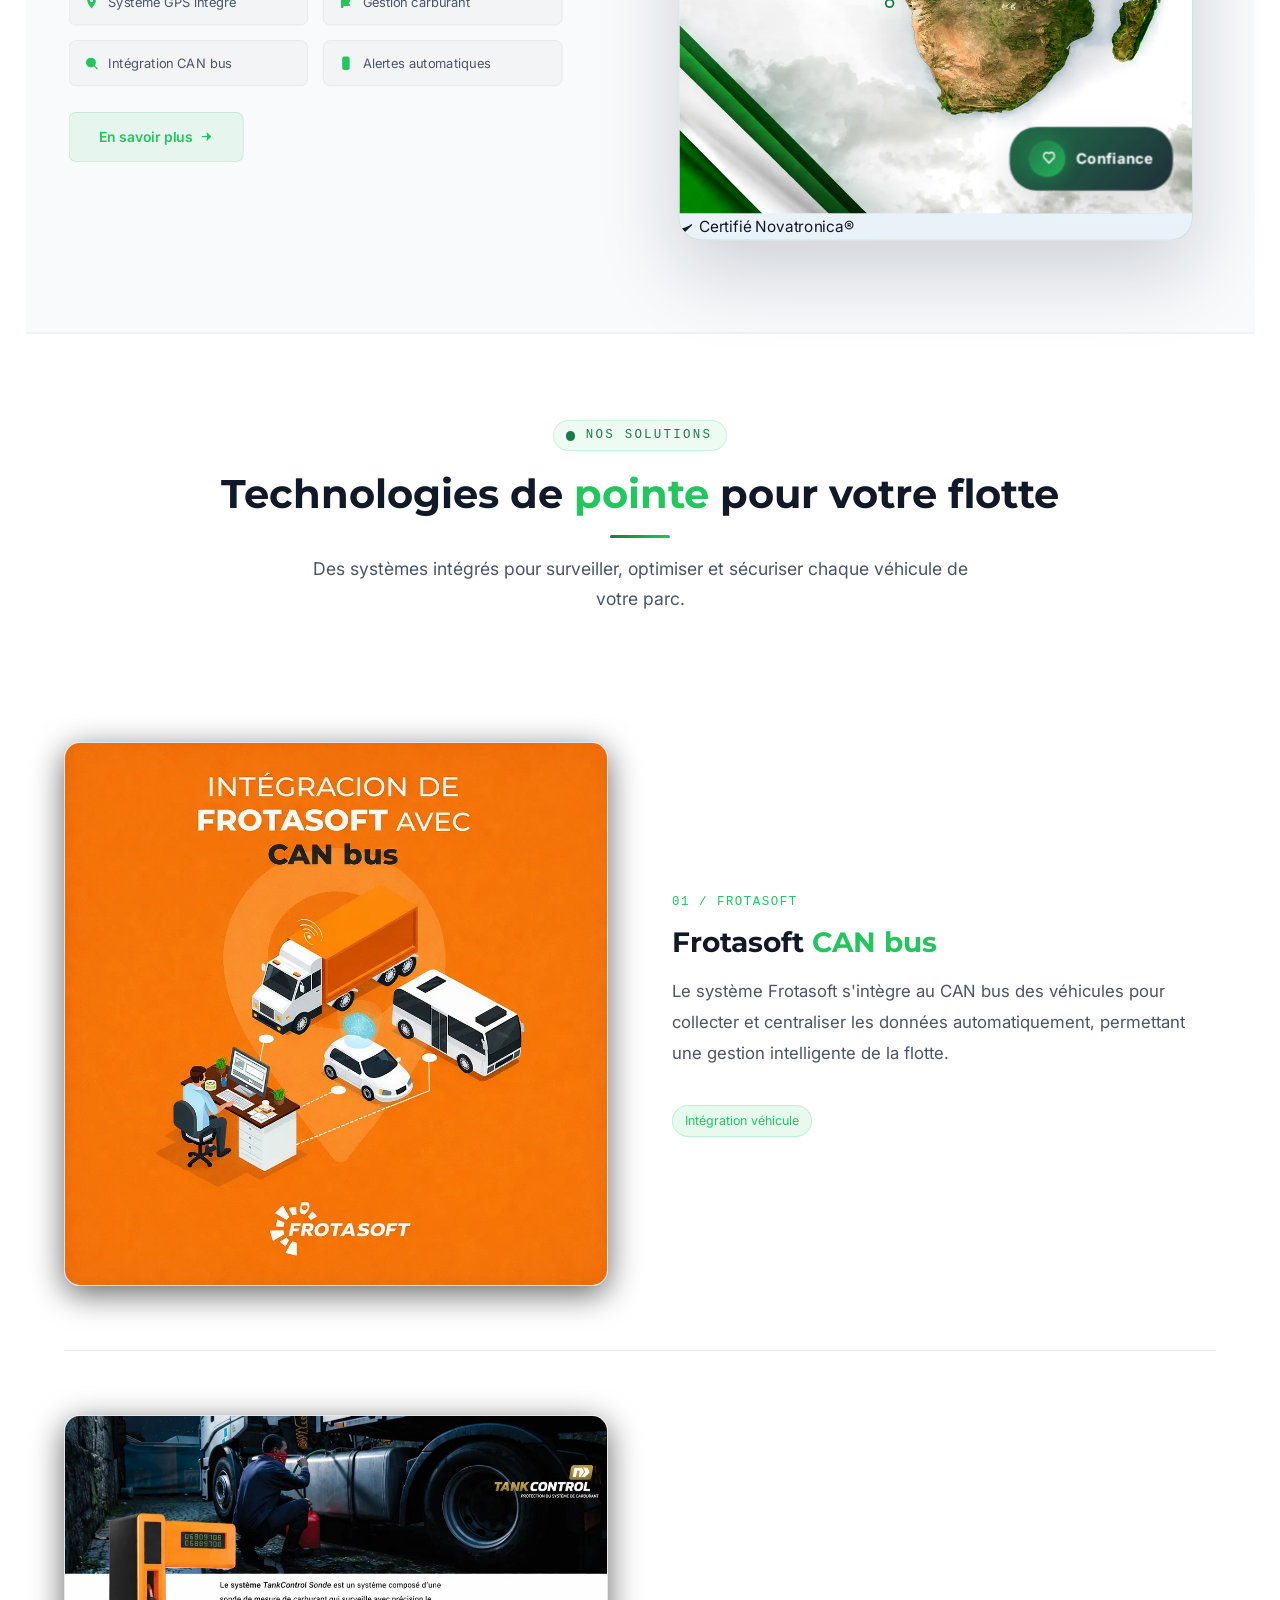
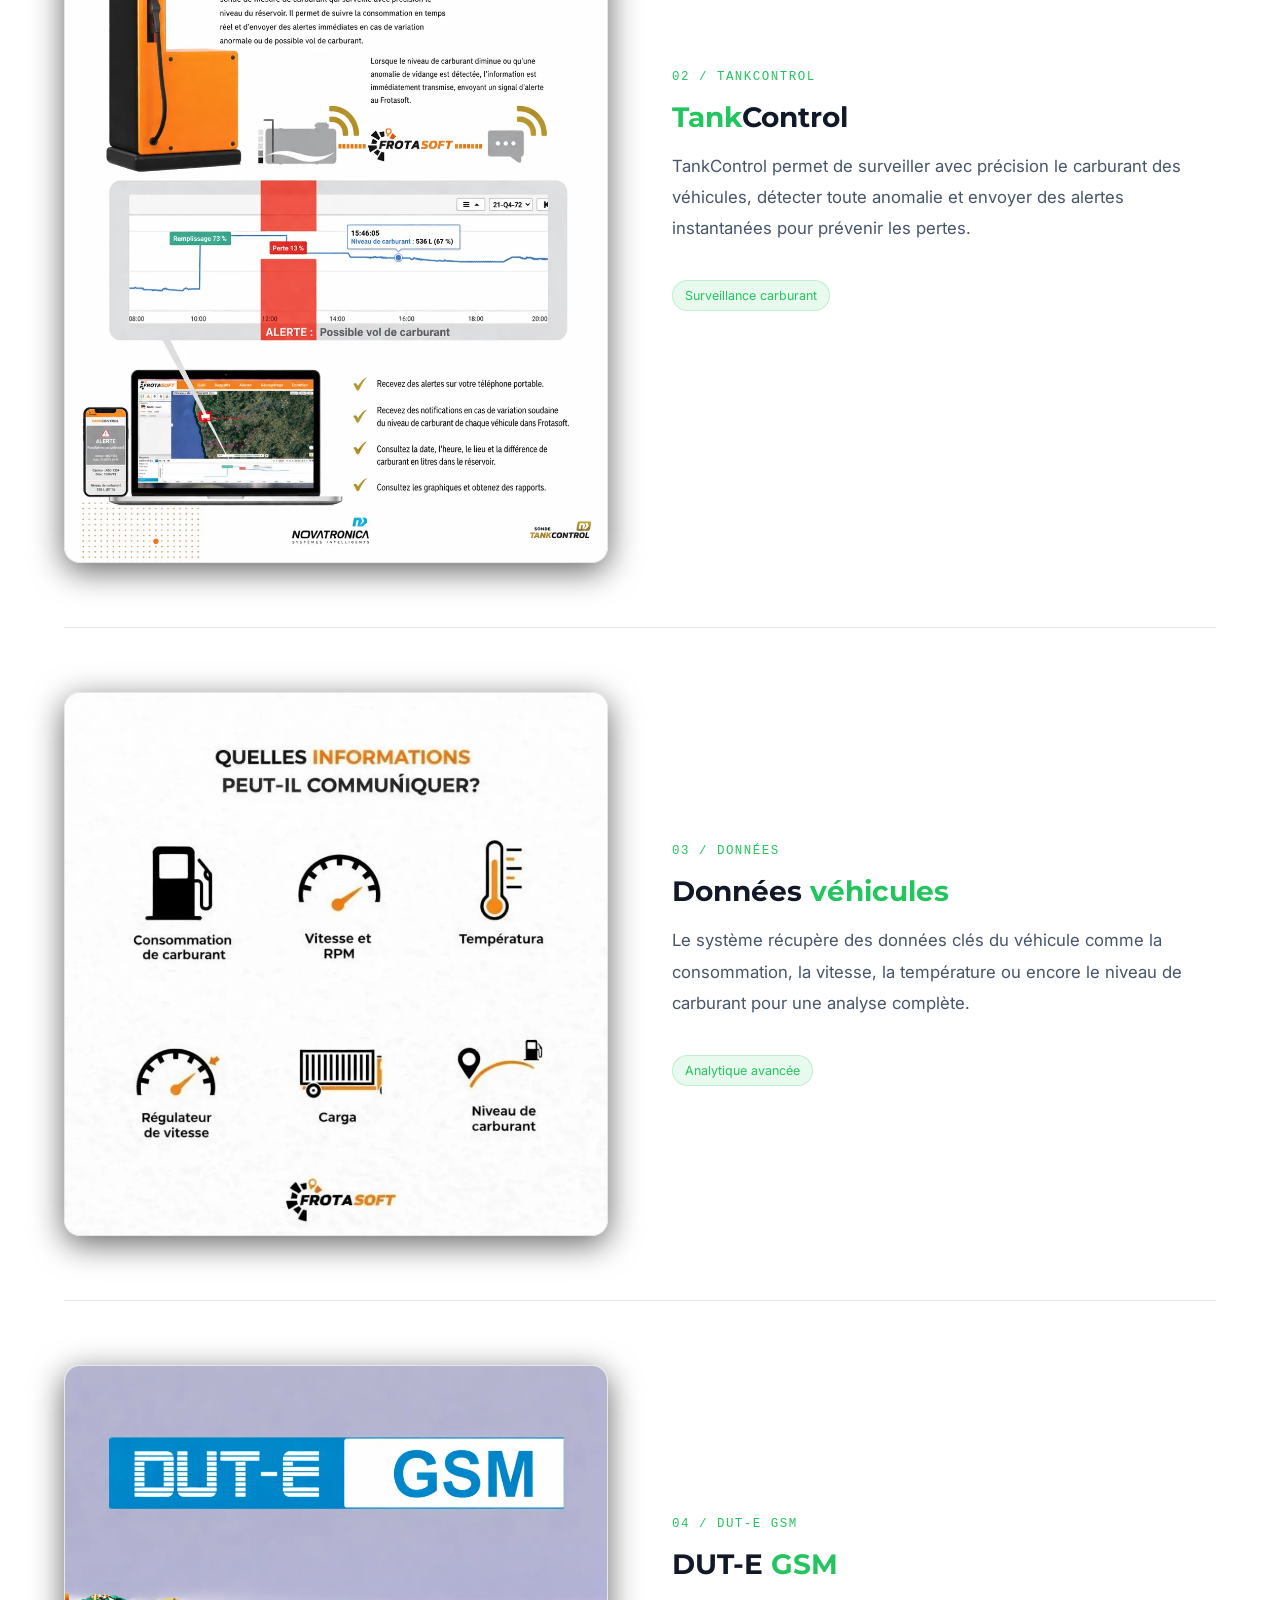
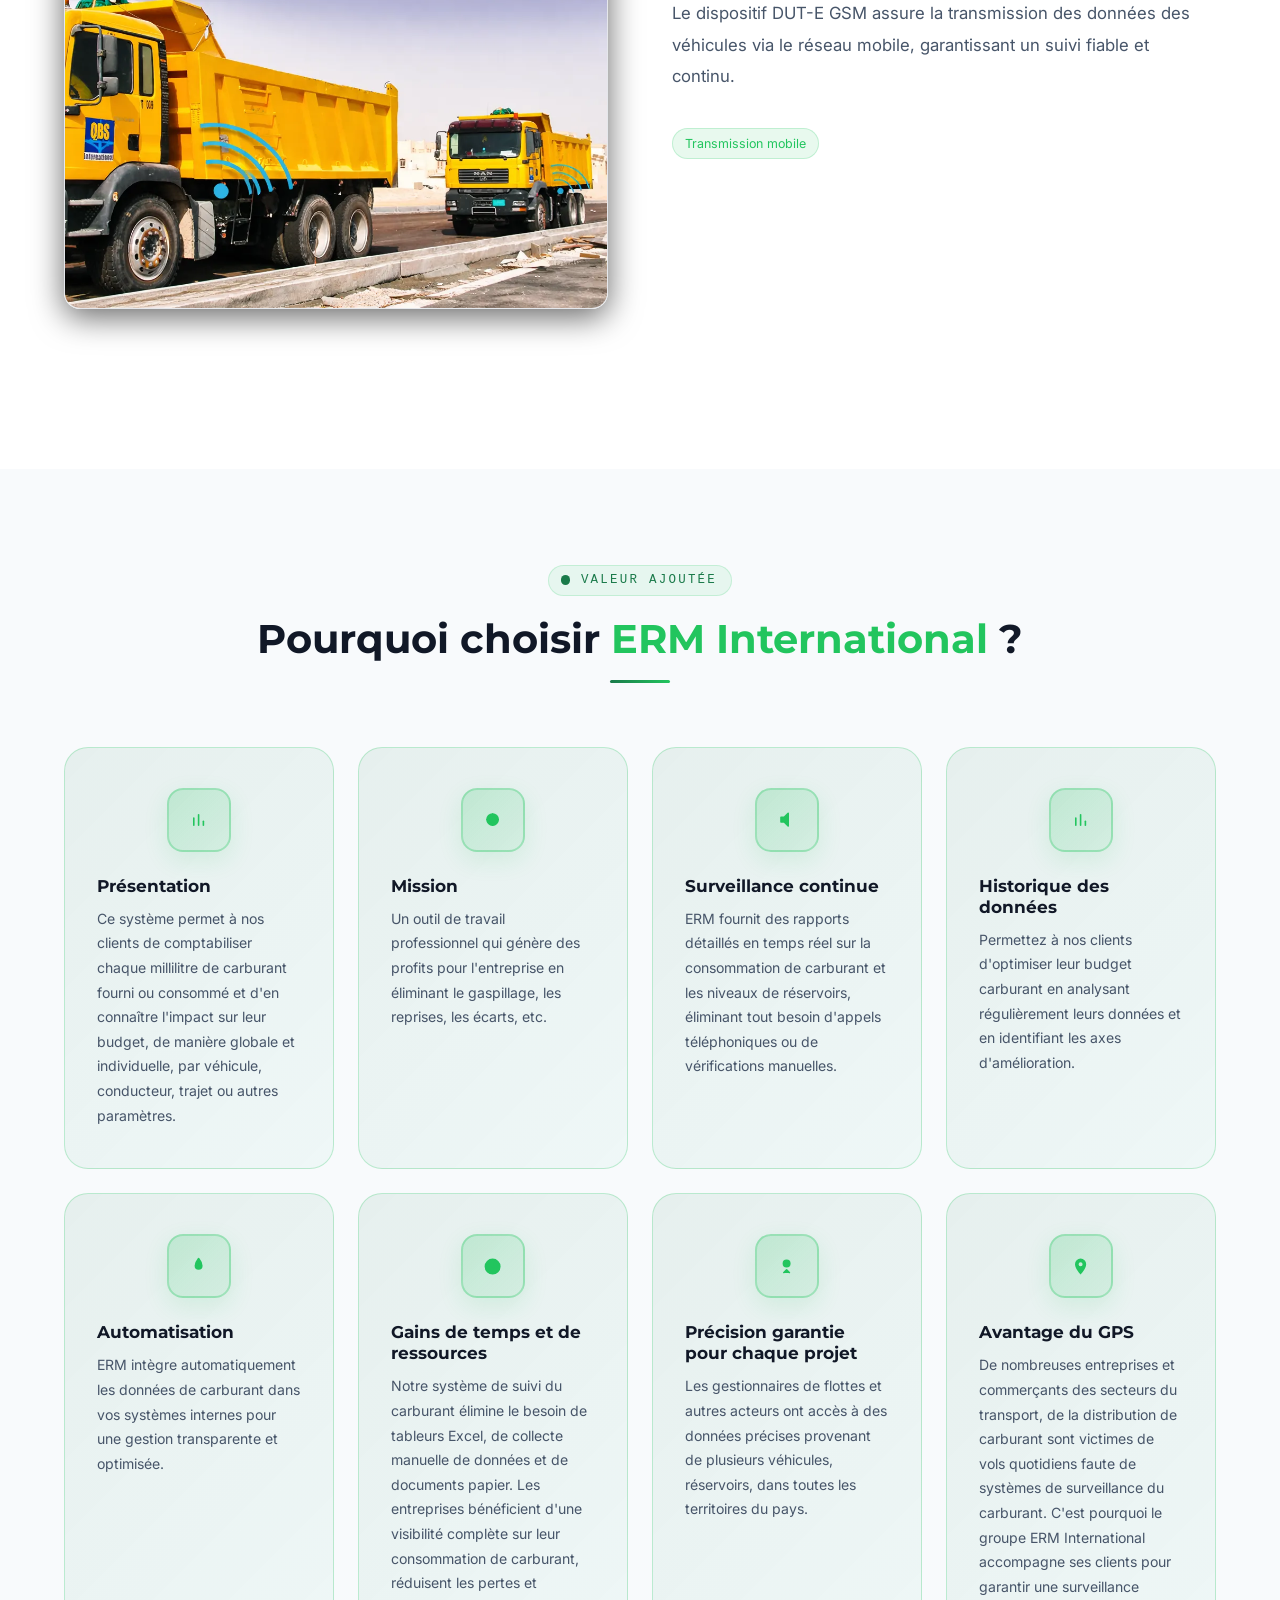
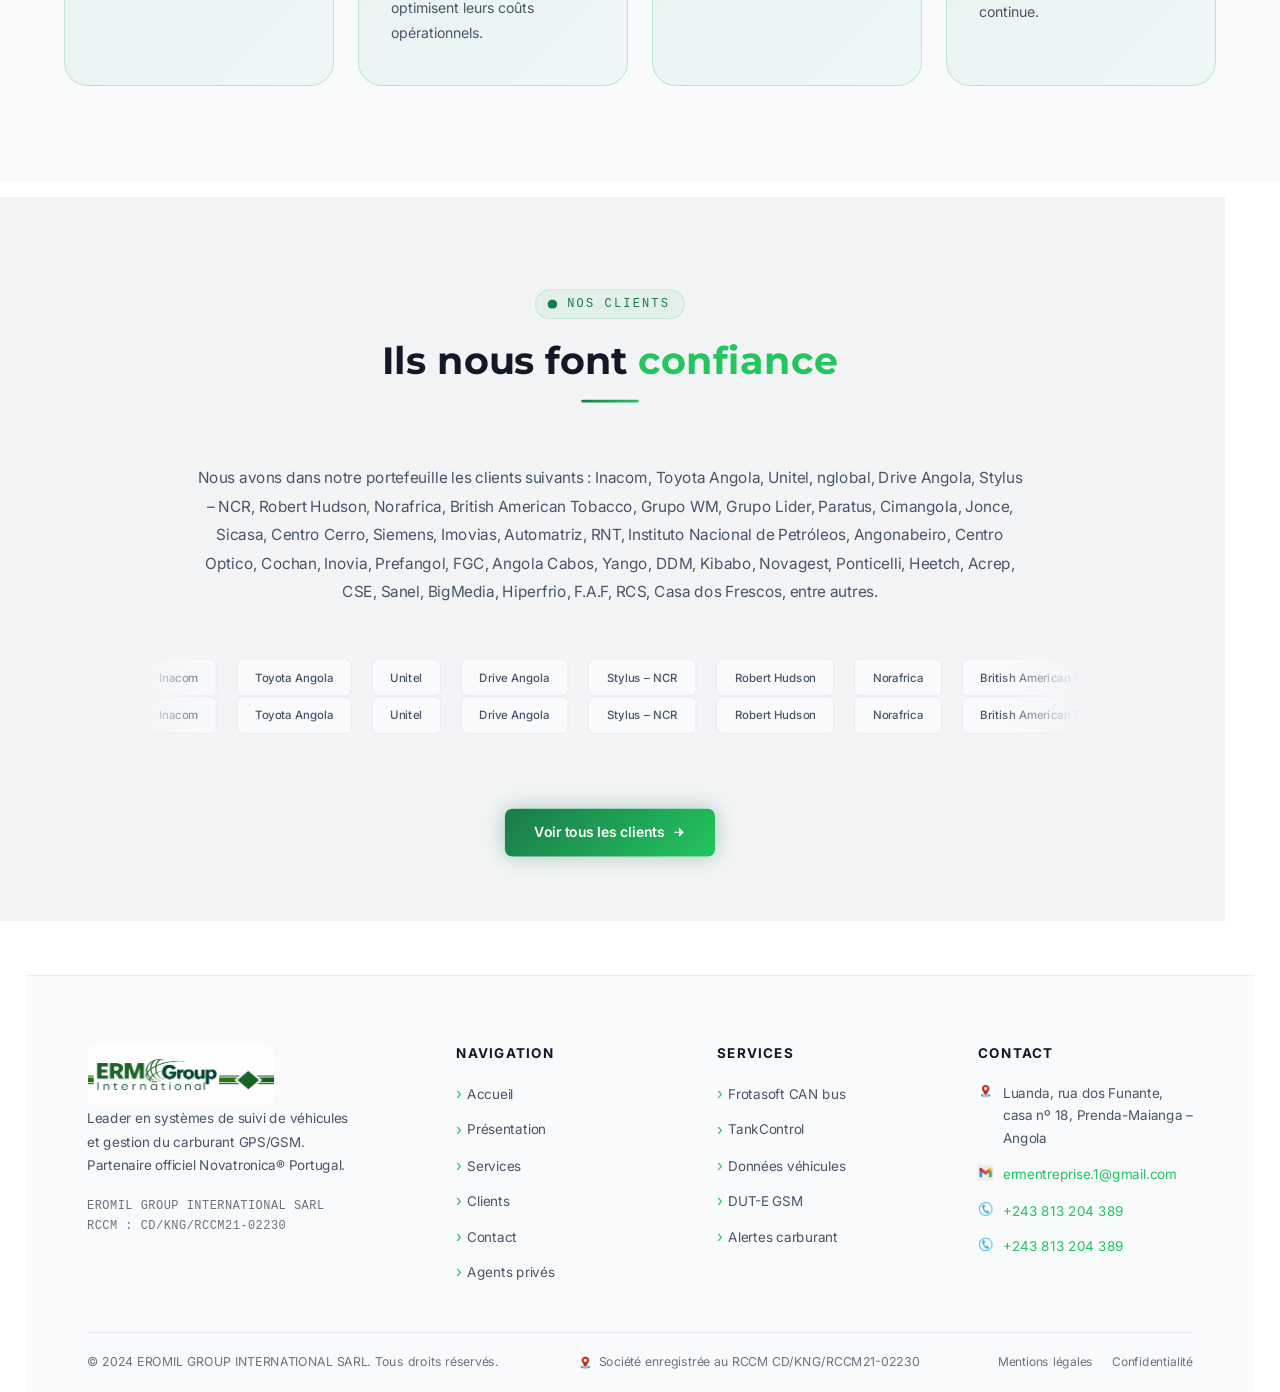
==== commit f879919e: "Update index.html" ====
--- a/index.html
+++ b/index.html
@@ -358,7 +358,7 @@
           </p>
           <p style="font-size:1.05rem; line-height:1.9;">
             Le Groupe ERM International, société congolaise partenaire de Novatronica® Portugal,
-            entreprise spécialisée depuis plus de 15 ans dans le développement et la production
+            structure spécialisée depuis plus de 15 ans dans le développement et la production
             de logiciels et de matériels intégrant les technologies GPS et GSM/GPRS, est un leader
             du marché des systèmes de suivi de véhicules et de gestion du carburant, du ravitaillement
             à la consommation lors des trajets grâce au GPS.
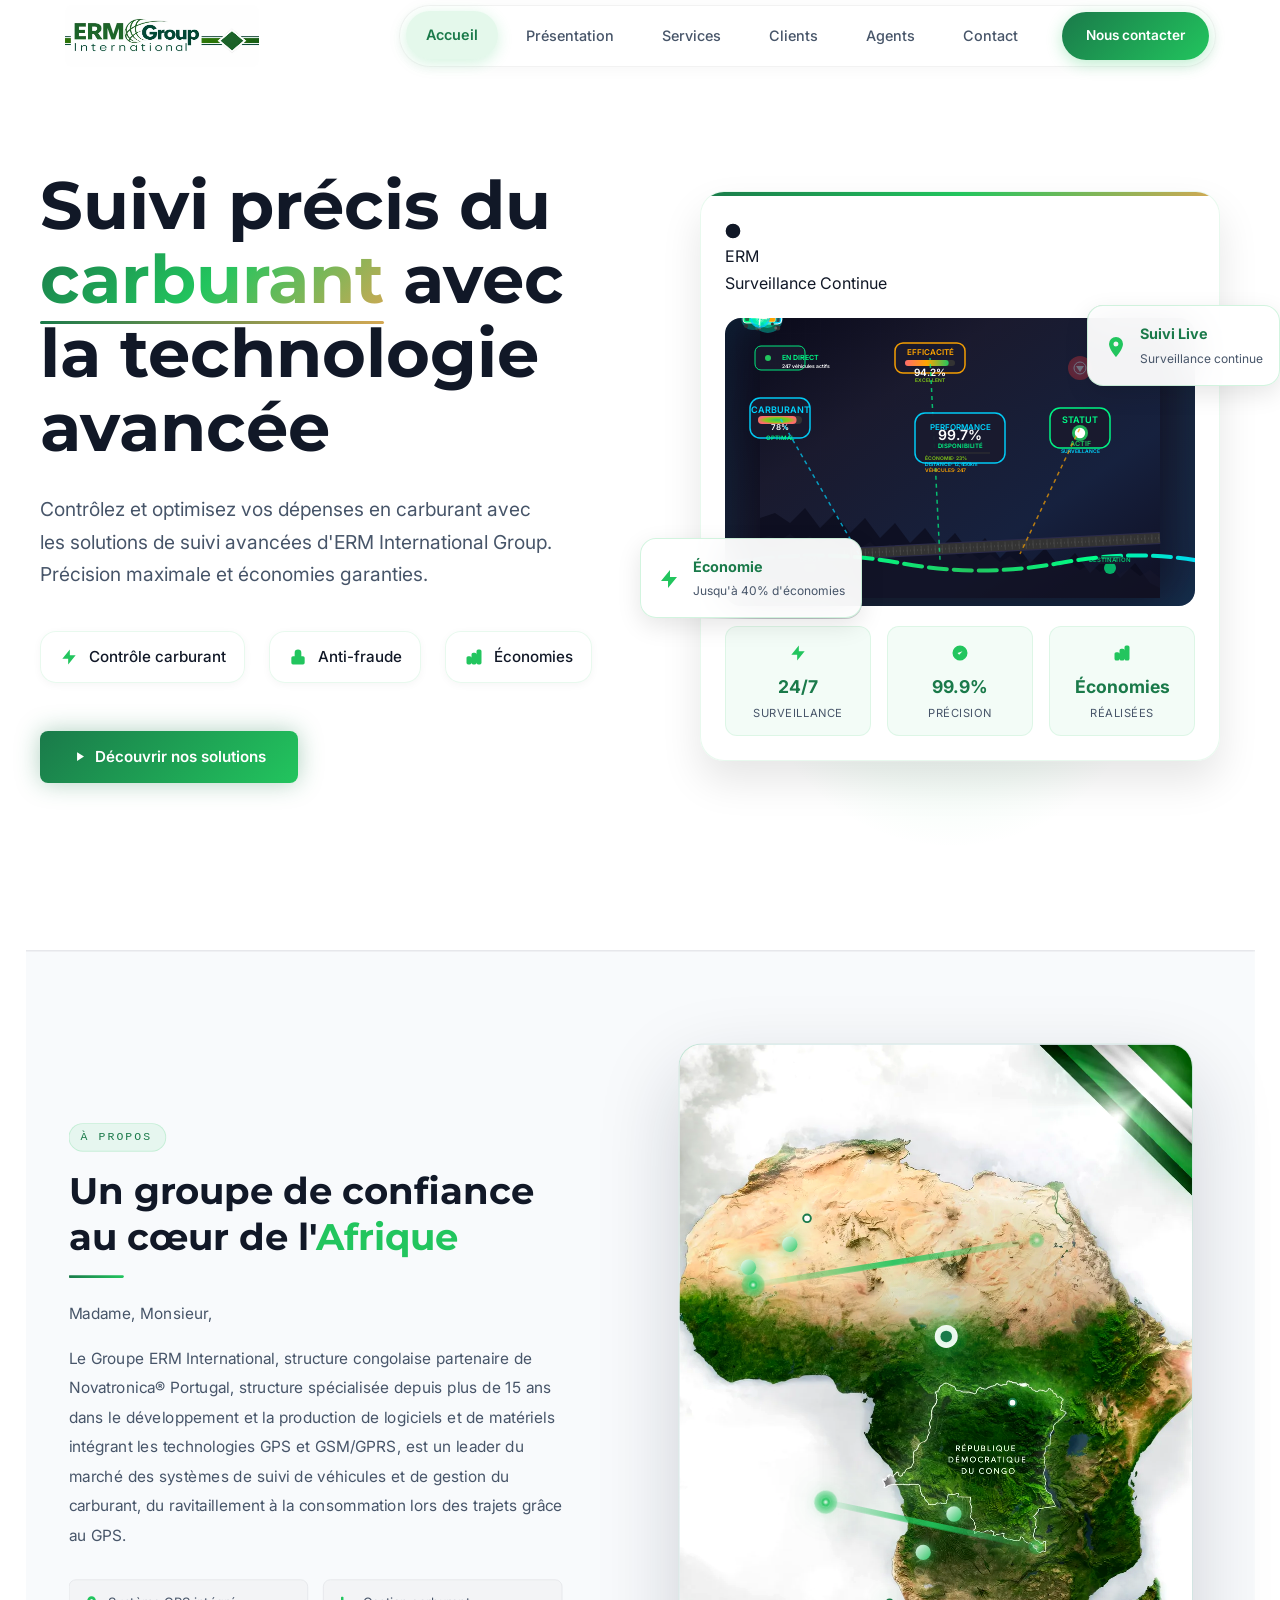
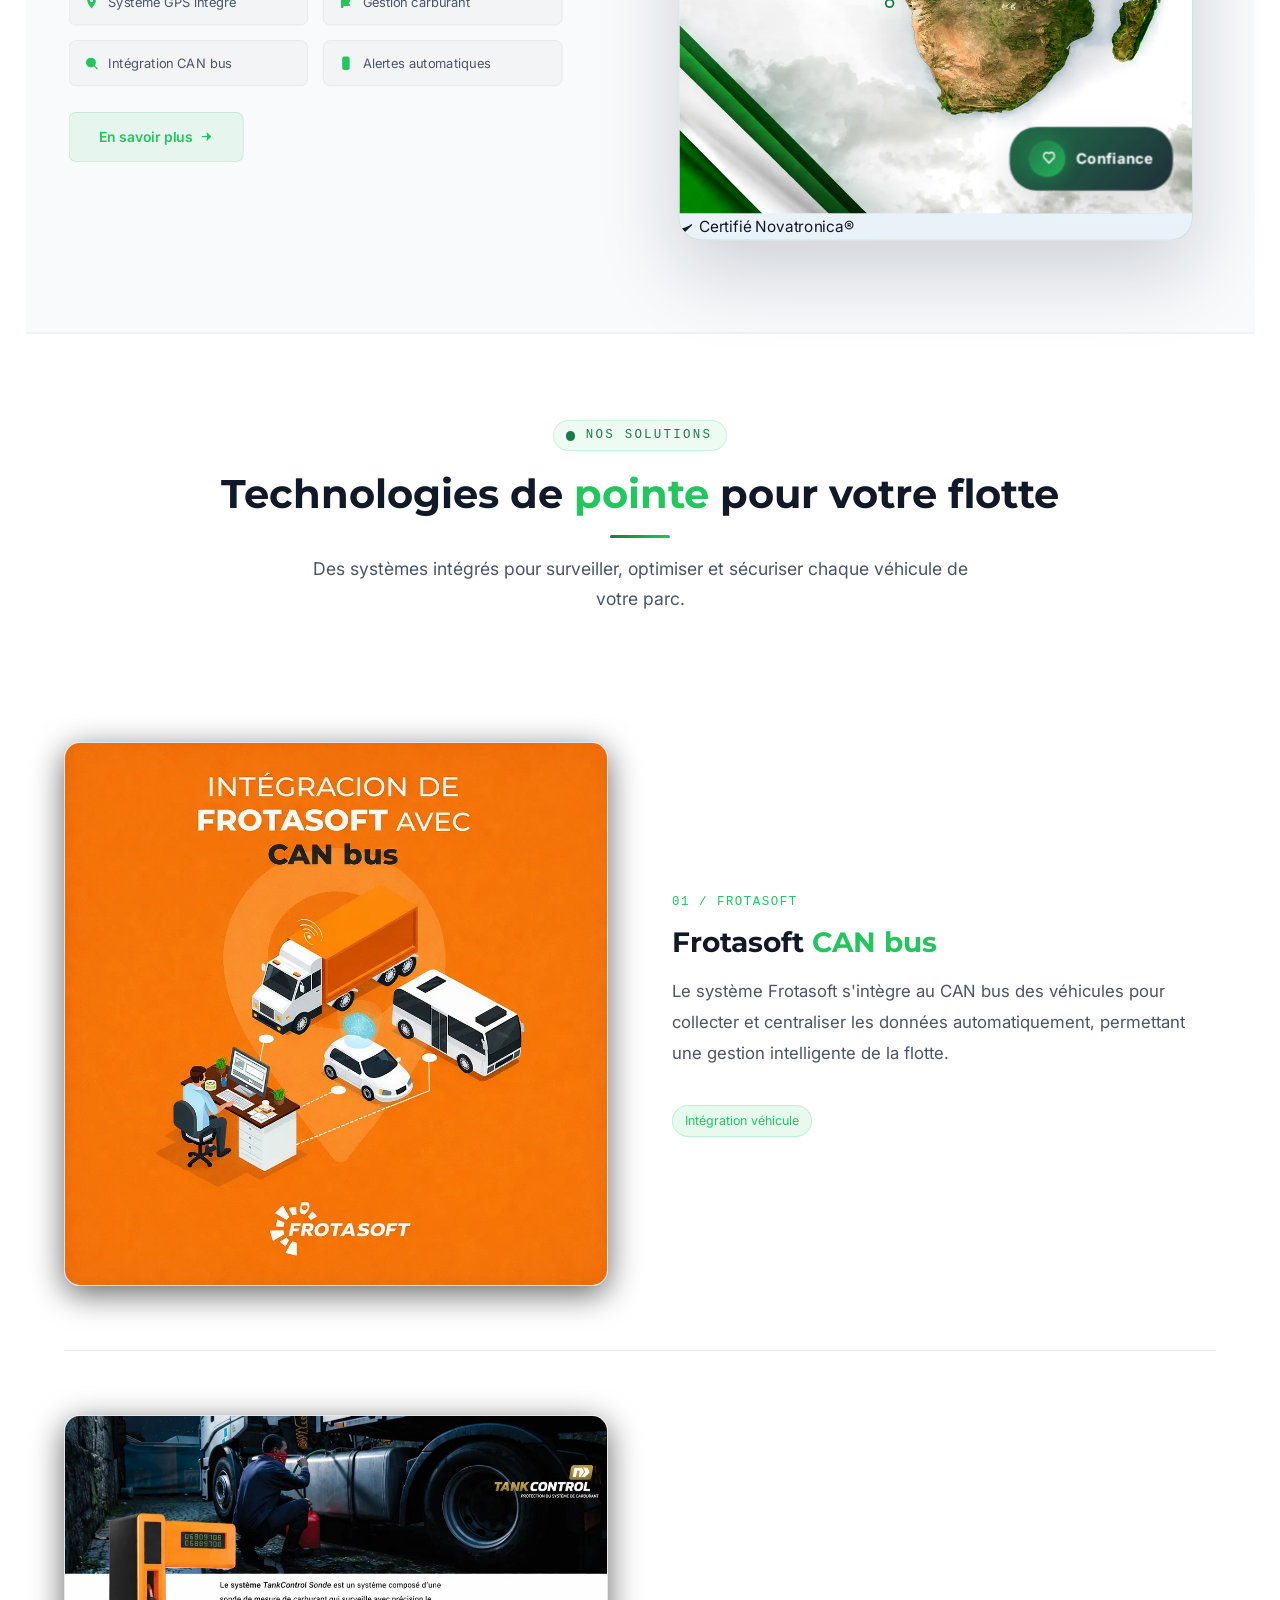
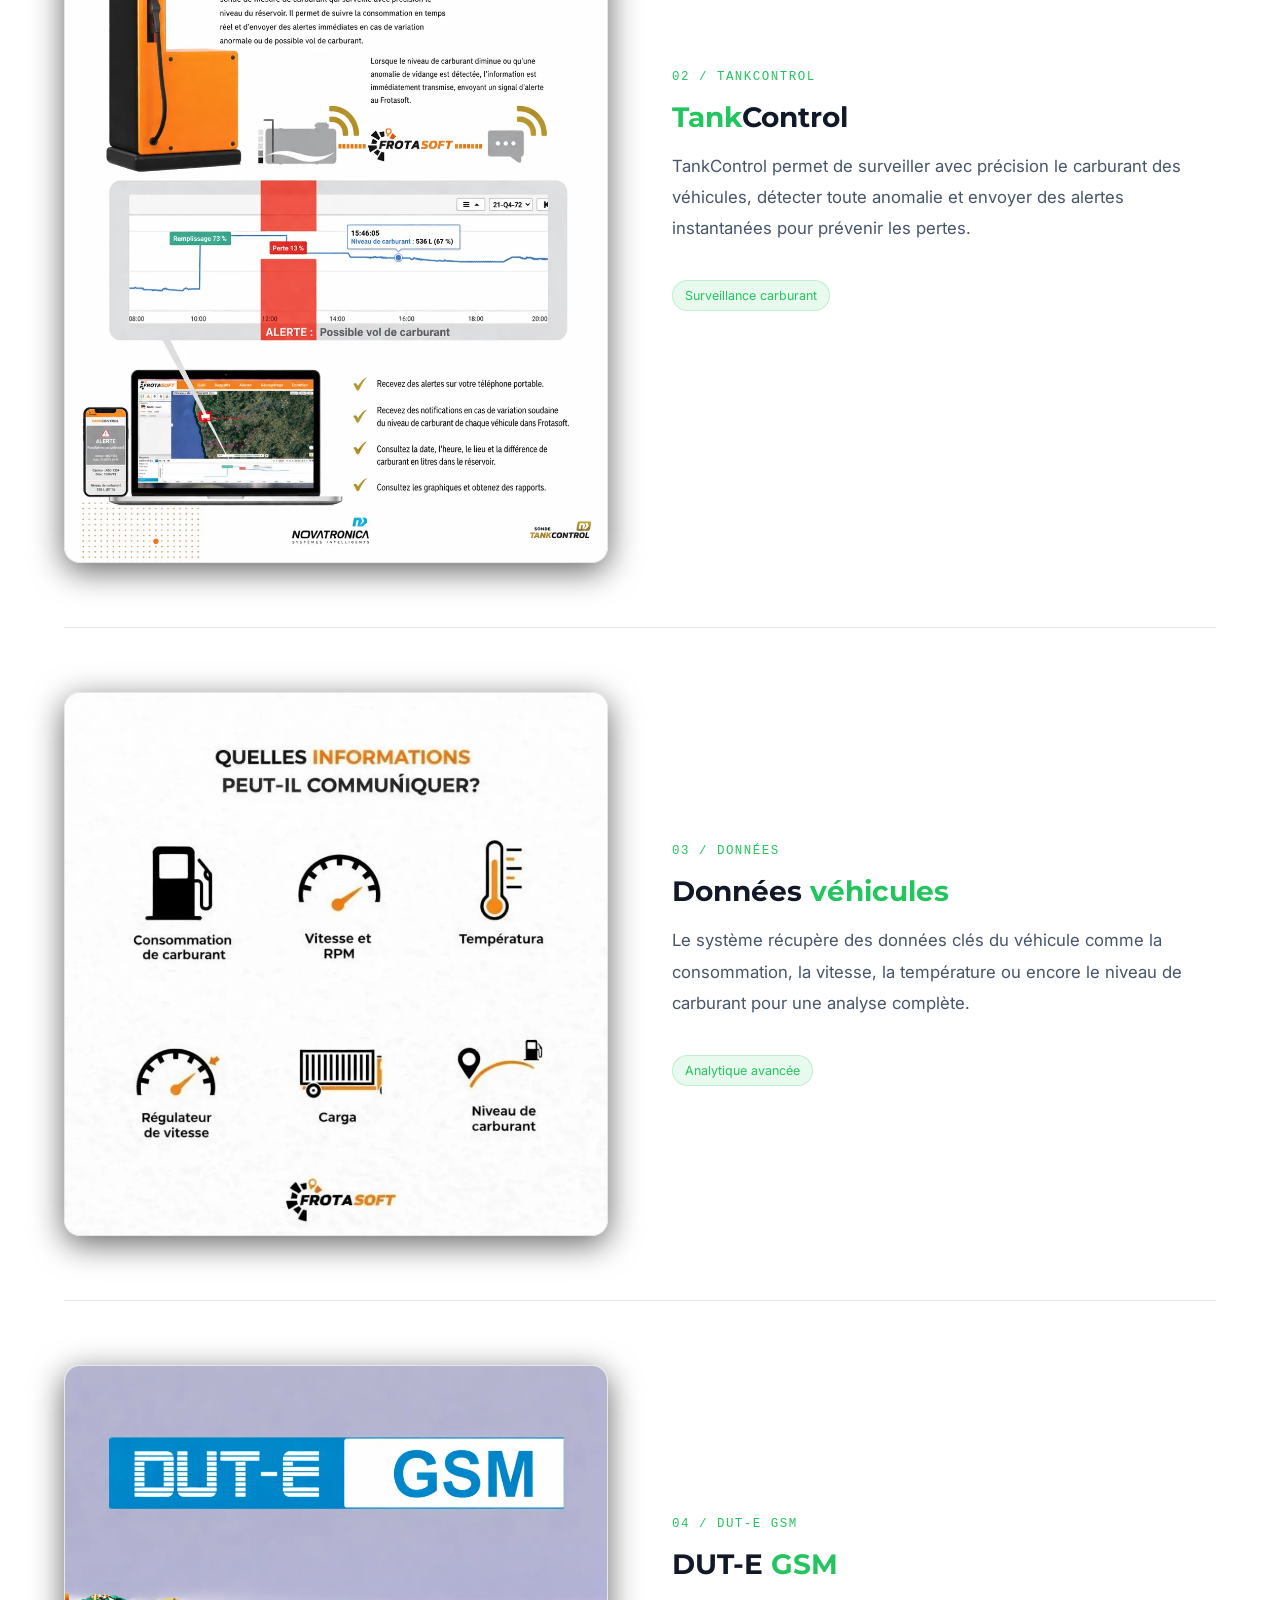
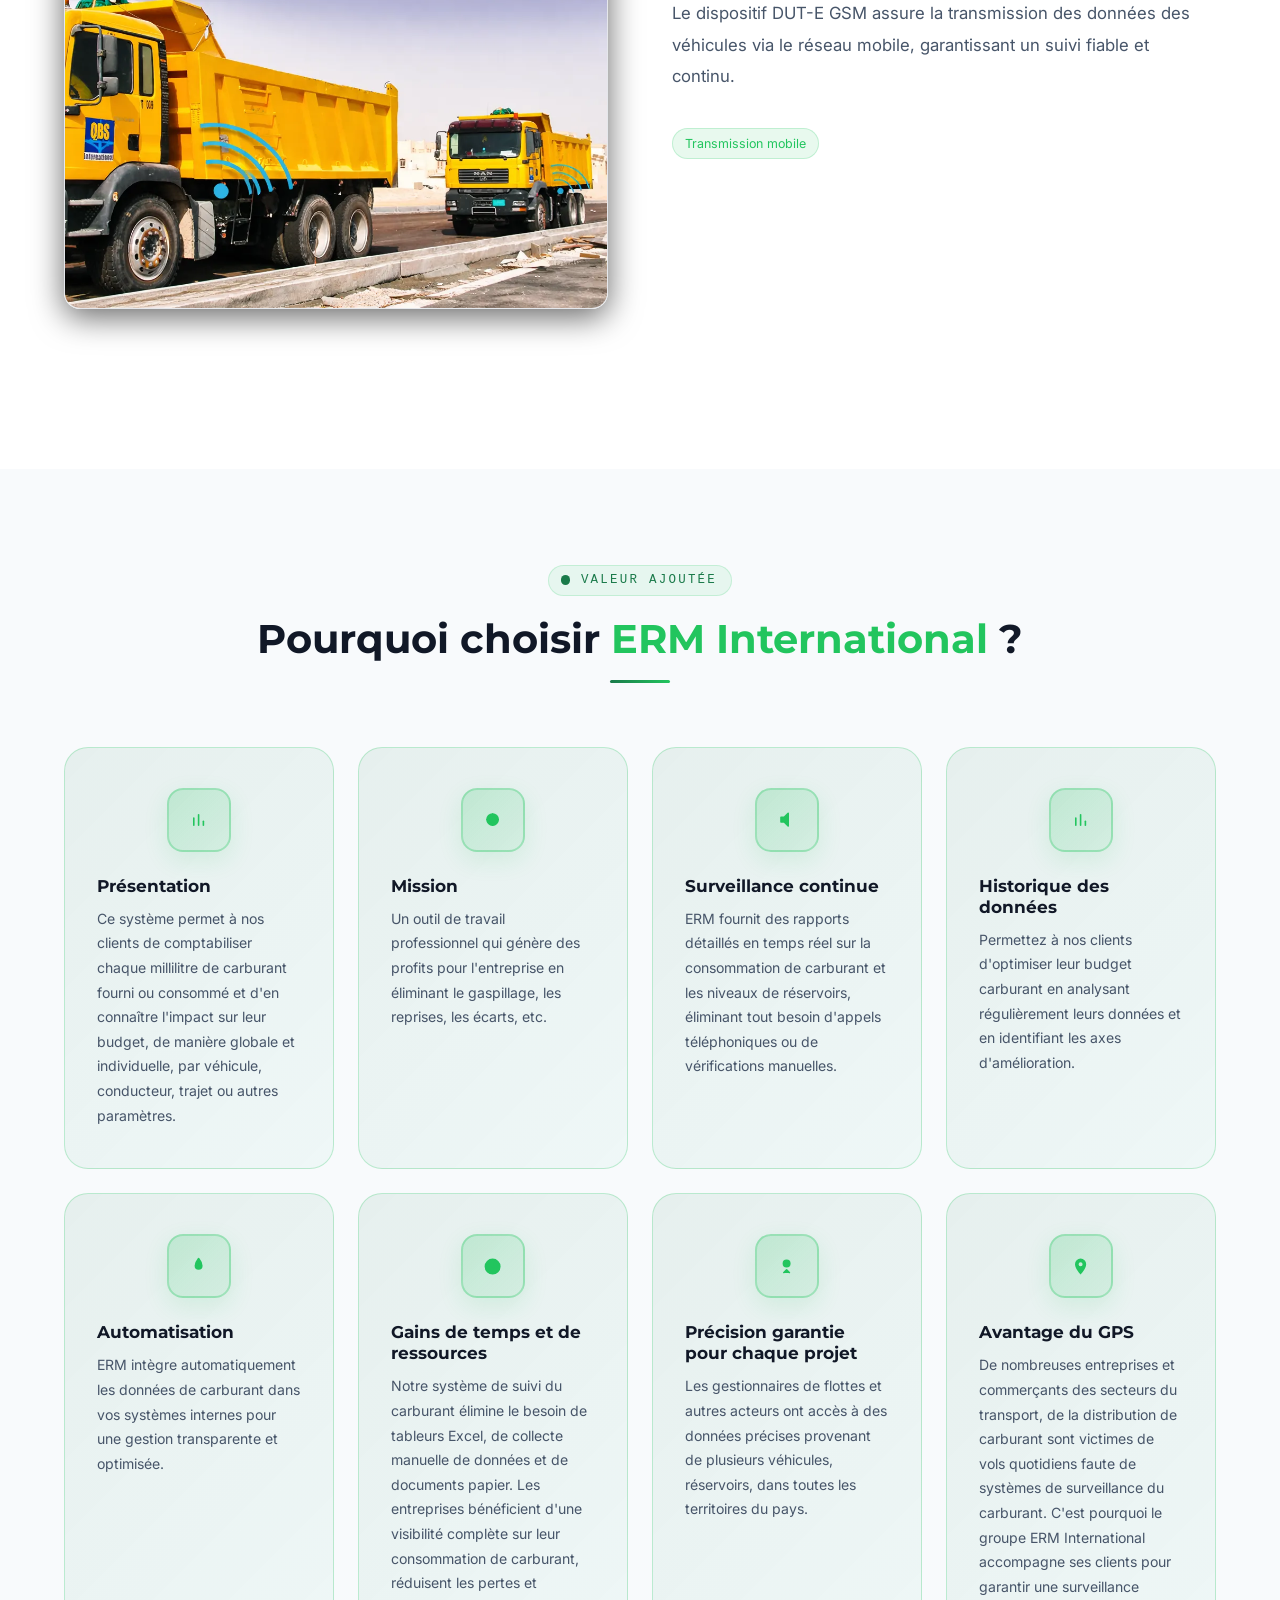
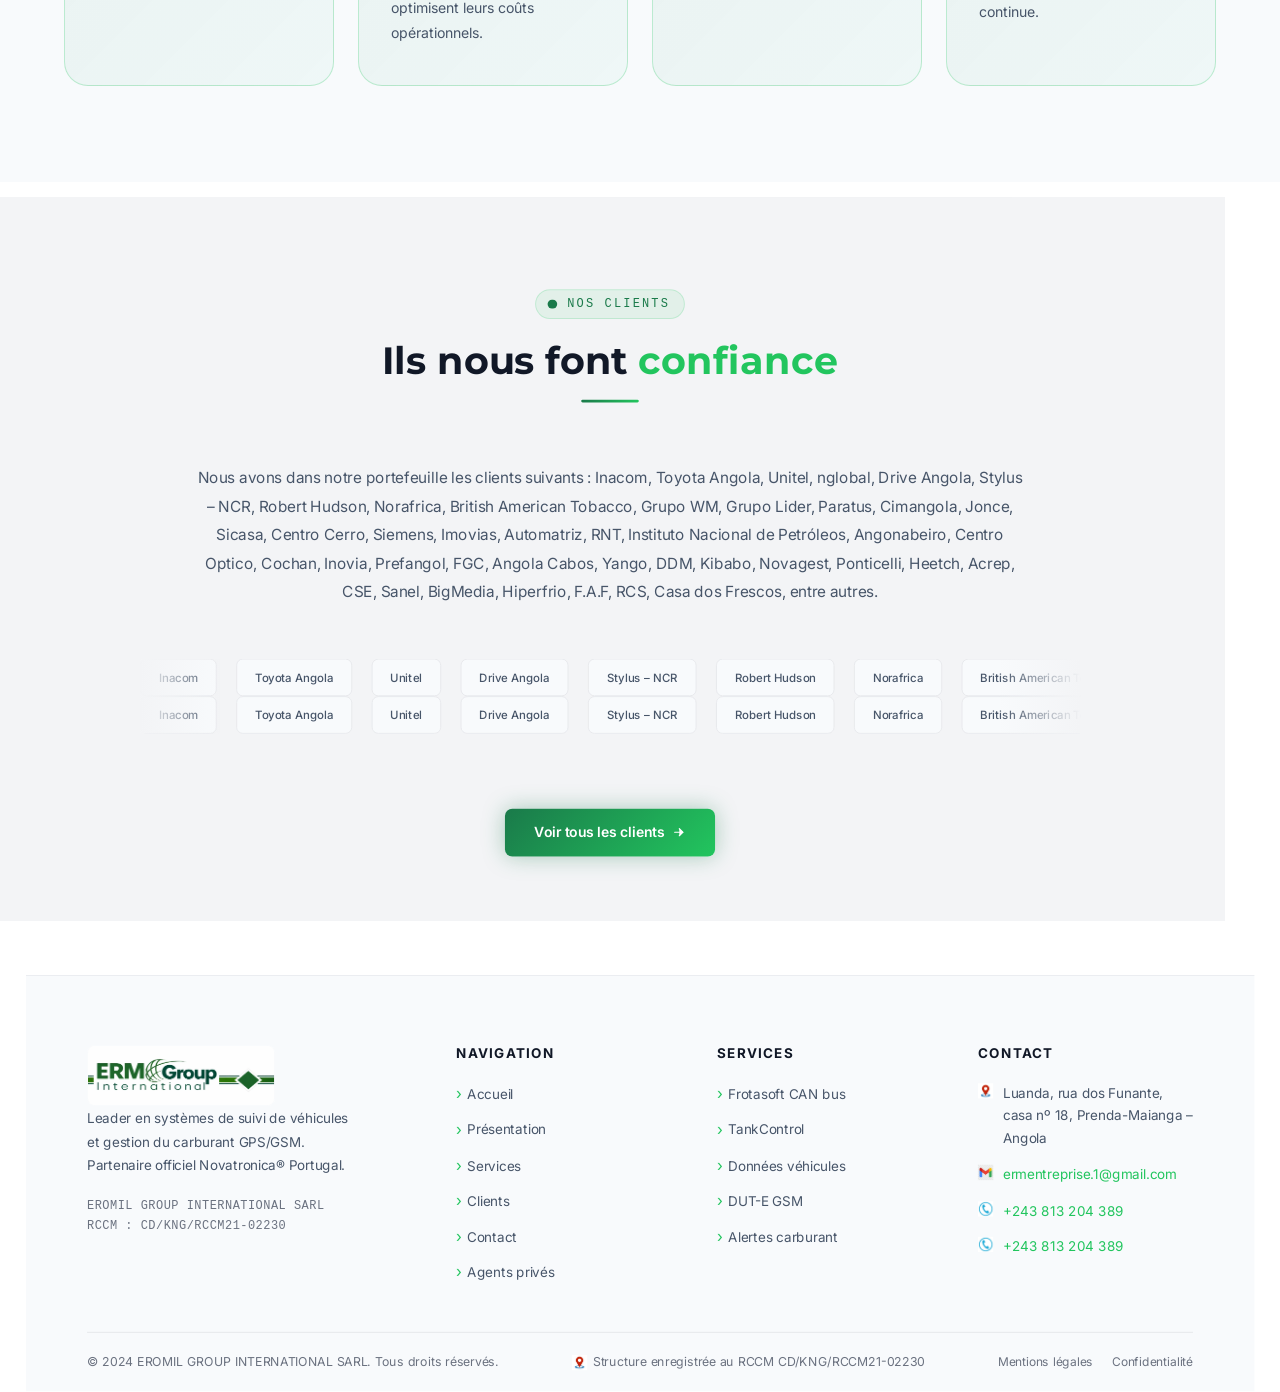
==== commit 5add8f1c: "Update index.html" ====
--- a/index.html
+++ b/index.html
@@ -357,7 +357,7 @@
             Madame, Monsieur,
           </p>
           <p style="font-size:1.05rem; line-height:1.9;">
-            Le Groupe ERM International, société congolaise partenaire de Novatronica® Portugal,
+            Le Groupe ERM International, structure congolaise partenaire de Novatronica® Portugal,
             structure spécialisée depuis plus de 15 ans dans le développement et la production
             de logiciels et de matériels intégrant les technologies GPS et GSM/GPRS, est un leader
             du marché des systèmes de suivi de véhicules et de gestion du carburant, du ravitaillement
@@ -672,7 +672,7 @@
         <p>&copy; 2024 EROMIL GROUP INTERNATIONAL SARL. Tous droits réservés.</p>
         <div class="footer-address">
           <span><img src="images/local.webp" alt="Localisation" style="width: 16px; height: 16px;"></span>
-          <span>Société enregistrée au RCCM CD/KNG/RCCM21-02230</span>
+          <span>Structure enregistrée au RCCM CD/KNG/RCCM21-02230</span>
         </div>
         <div class="footer-legal">
           <a href="#">Mentions légales</a>
